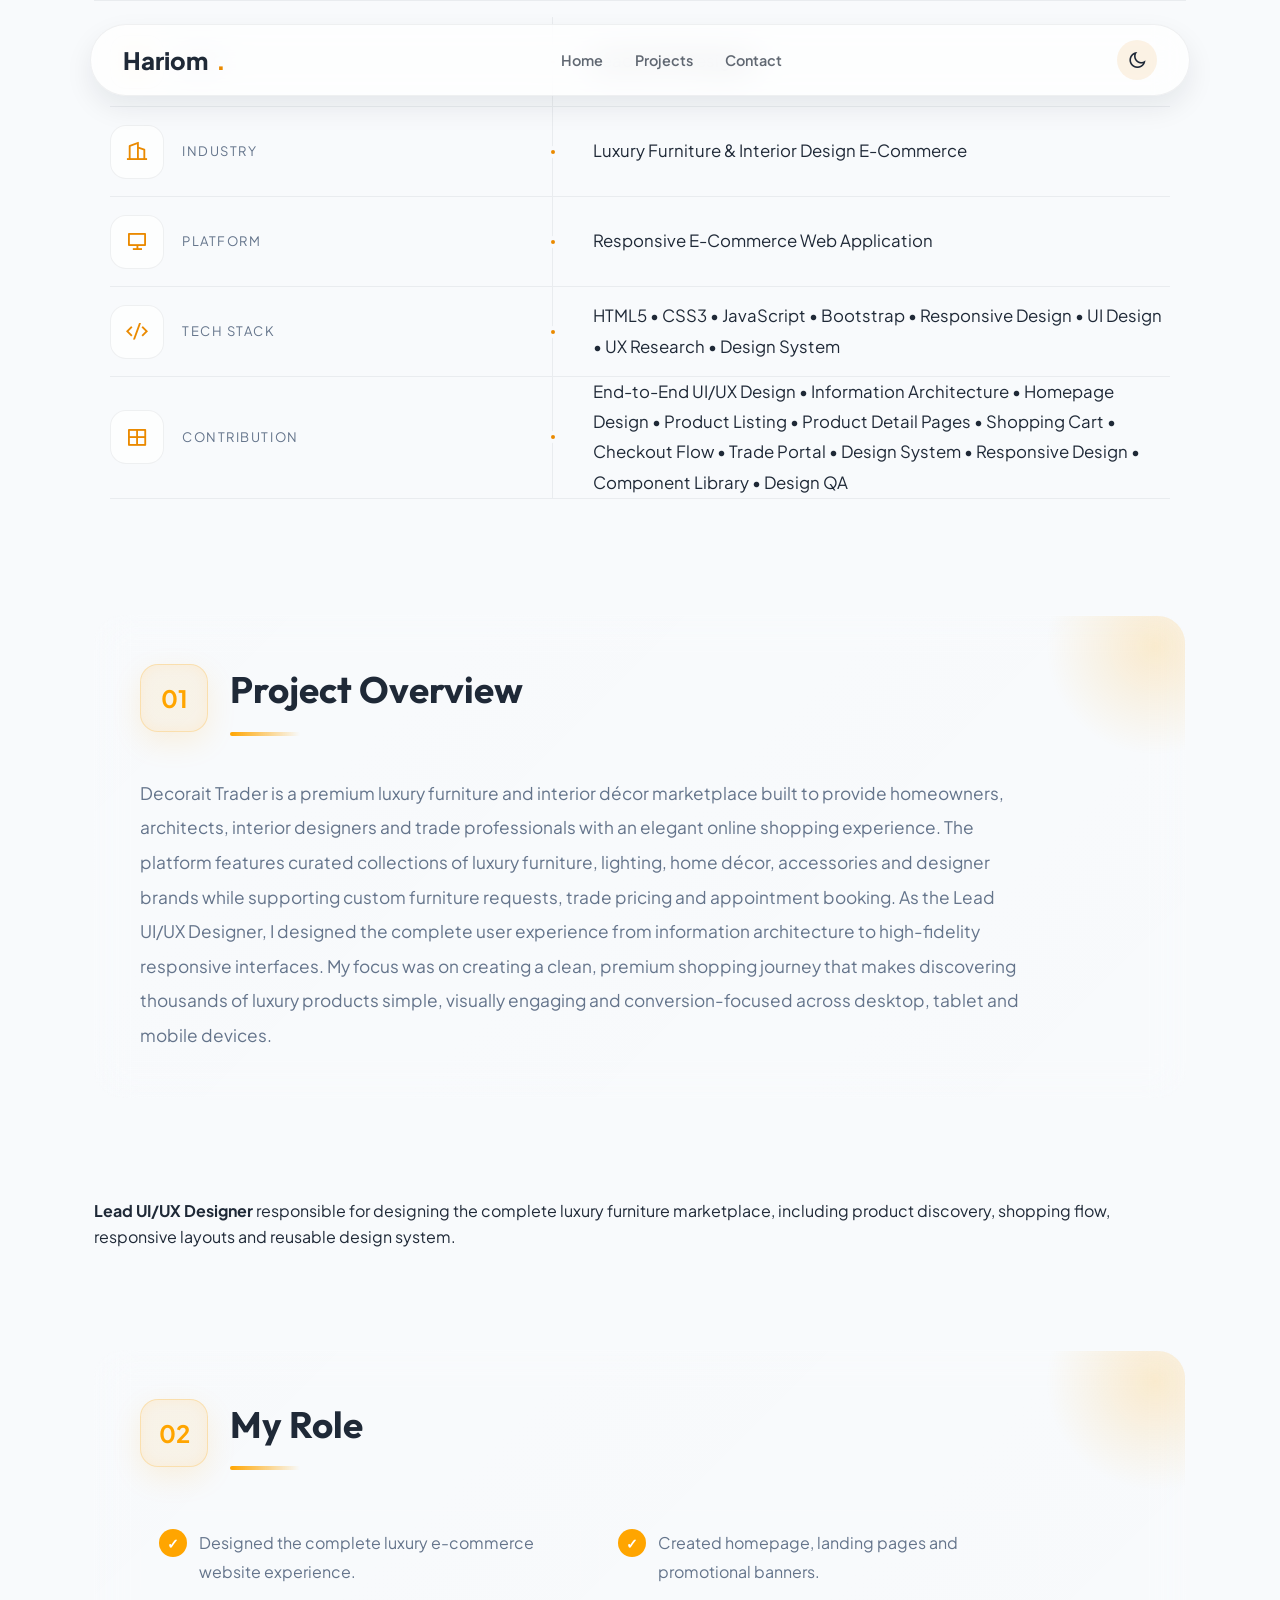
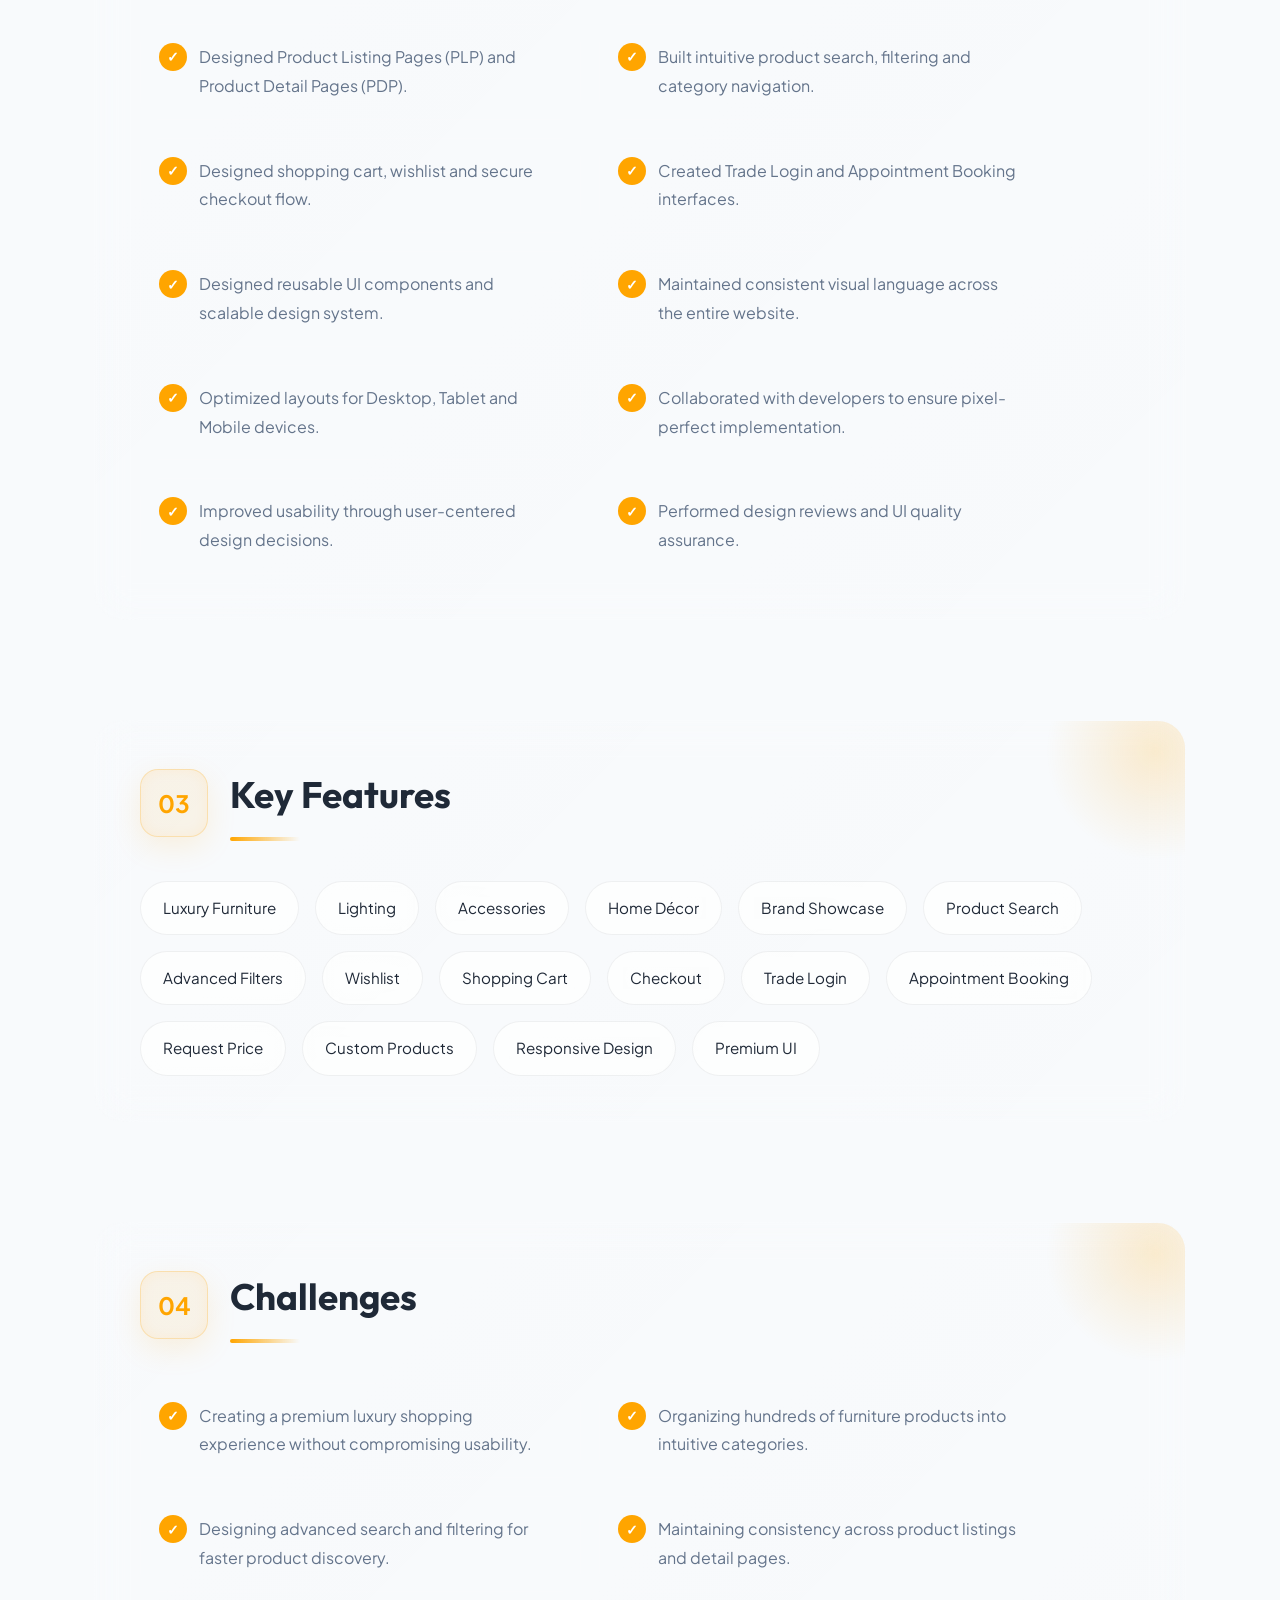
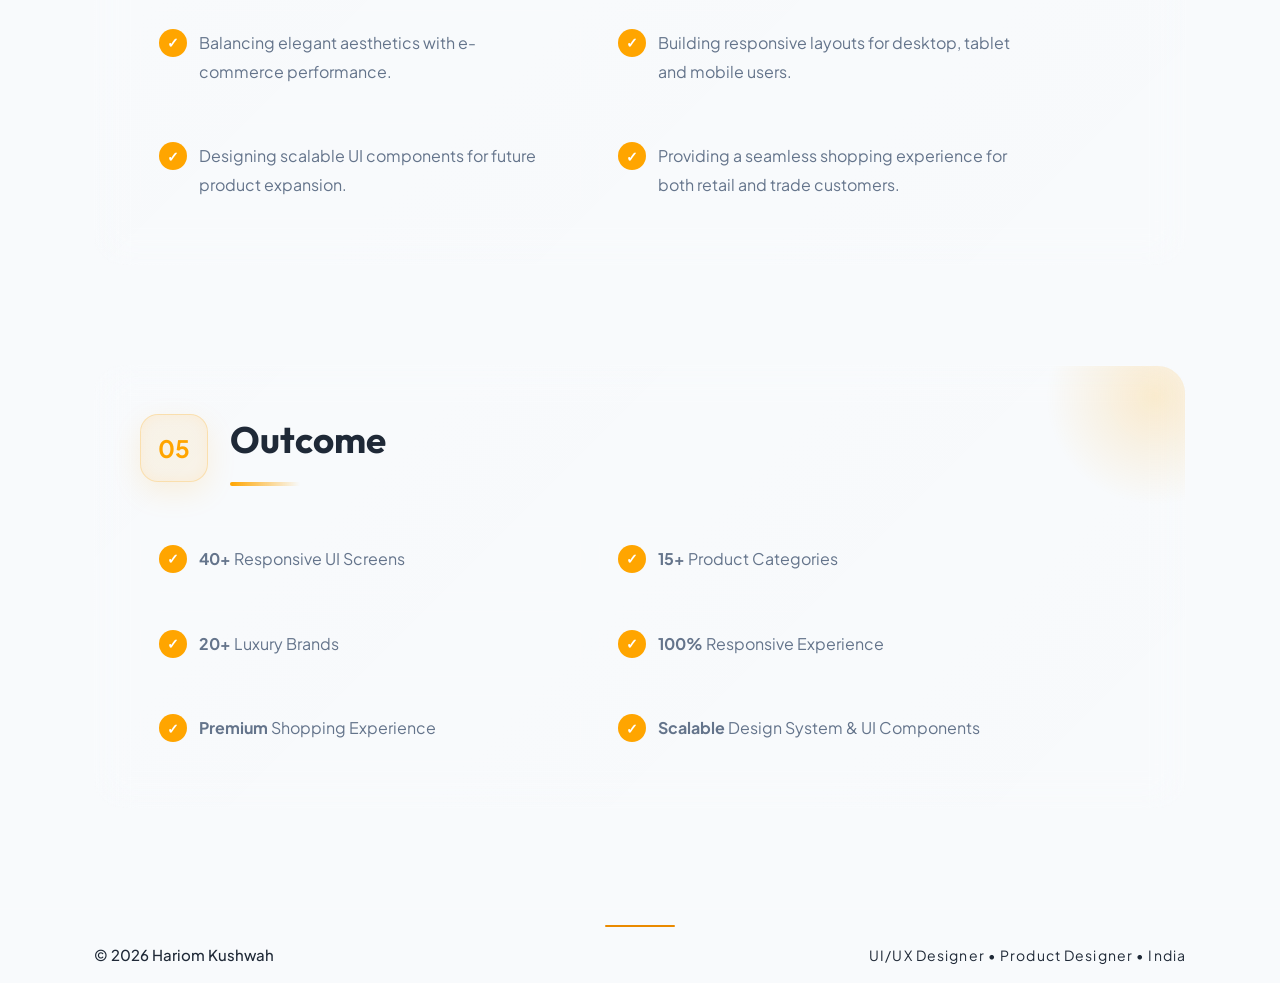
==== decoraitrade.html @ 4238d7b1 "case studies enhanced" ====
<!DOCTYPE html>
<html lang="en" data-theme="light">

<head>
    <meta charset="UTF-8">
    <meta name="viewport" content="width=device-width, initial-scale=1.0">
    <title>Decorait Trader Case Study | Hariom Kushwah</title>
    <link href="https://unpkg.com/aos@2.3.1/dist/aos.css" rel="stylesheet">
    <link rel="stylesheet" href="remixicon/remixicon.css">
    <link rel="stylesheet" href="style.css">
    <link rel="stylesheet" href="responsive.css">
</head>

<body>

    <nav class="navbar">
        <a href="index.html" class="logo">Hariom<span>.</span></a>
        <ul class="nav-links">
            <li><a href="index.html">Home</a></li>
            <li><a href="index.html#projects">Projects</a></li>
            <li><a href="index.html#contact">Contact</a></li>
        </ul>
        <button id="theme-toggle" class="theme-toggle"><i class="ri-moon-line"></i></button>
    </nav>

    <!-- Cinematic Hero -->
      <div class="container">
    <div class="project-info">

        <div class="info-row">
            <div class="info-left">
                <div class="info-icon">
                    <i class="ri-user-star-line"></i>
                </div>
                <span>Role</span>
            </div>

            <div class="info-divider">
                <span></span>
            </div>

            <div class="info-right">
                Lead UI/UX Designer
            </div>
        </div>

        <!-- <div class="info-row">
            <div class="info-left">
                <div class="info-icon">
                    <i class="ri-calendar-line"></i>
                </div>
                <span>Duration</span>
            </div>

            <div class="info-divider">
                <span></span>
            </div>

            <div class="info-right">
                2025 – 2026
            </div>
        </div> -->

        <div class="info-row">
            <div class="info-left">
                <div class="info-icon">
                    <i class="ri-building-2-line"></i>
                </div>
                <span>Industry</span>
            </div>

            <div class="info-divider">
                <span></span>
            </div>

            <div class="info-right">
                Luxury Furniture & Interior Design E-Commerce
            </div>
        </div>

        <div class="info-row">
            <div class="info-left">
                <div class="info-icon">
                    <i class="ri-computer-line"></i>
                </div>
                <span>Platform</span>
            </div>

            <div class="info-divider">
                <span></span>
            </div>

            <div class="info-right">
                Responsive E-Commerce Web Application
            </div>
        </div>

        <div class="info-row">
            <div class="info-left">
                <div class="info-icon">
                    <i class="ri-code-s-slash-line"></i>
                </div>
                <span>Tech Stack</span>
            </div>

            <div class="info-divider">
                <span></span>
            </div>

            <div class="info-right">
HTML5 • CSS3 • JavaScript • Bootstrap • Responsive Design • UI Design • UX Research • Design System            </div>
        </div>

        <div class="info-row">
            <div class="info-left">
                <div class="info-icon">
                    <i class="ri-layout-grid-line"></i>
                </div>
                <span>Contribution</span>
            </div>

            <div class="info-divider">
                <span></span>
            </div>

            <div class="info-right">
                End-to-End UI/UX Design • Information Architecture • Homepage Design • Product Listing • Product Detail Pages • Shopping Cart • Checkout Flow • Trade Portal • Design System • Responsive Design • Component Library • Design QA
            </div>
        </div>

    </div>

    <!-- Project Overview -->
    <section class="case-section">

        <div class="section-heading">
            <span>01</span>
            <h2>Project Overview</h2>
        </div>

        <div class="case-content">

            <p>
                Decorait Trader is a premium luxury furniture and interior décor marketplace built to provide homeowners,
                architects, interior designers and trade professionals with an elegant online shopping experience.
                The platform features curated collections of luxury furniture, lighting, home décor, accessories and
                designer brands while supporting custom furniture requests, trade pricing and appointment booking.

                As the Lead UI/UX Designer, I designed the complete user experience from information architecture to
                high-fidelity responsive interfaces. My focus was on creating a clean, premium shopping journey that
                makes discovering thousands of luxury products simple, visually engaging and conversion-focused across
                desktop, tablet and mobile devices.
            </p>

        </div>

    </section>

    <div class="highlight">
        <strong>Lead UI/UX Designer</strong> responsible for designing the complete luxury furniture marketplace,
        including product discovery, shopping flow, responsive layouts and reusable design system.
    </div>

    <!-- My Role -->

    <section class="case-section">

        <div class="section-heading">
            <span>02</span>
            <h2>My Role</h2>
        </div>

        <div class="case-content">

            <ul>
                <li>Designed the complete luxury e-commerce website experience.</li>
                <li>Created homepage, landing pages and promotional banners.</li>
                <li>Designed Product Listing Pages (PLP) and Product Detail Pages (PDP).</li>
                <li>Built intuitive product search, filtering and category navigation.</li>
                <li>Designed shopping cart, wishlist and secure checkout flow.</li>
                <li>Created Trade Login and Appointment Booking interfaces.</li>
                <li>Designed reusable UI components and scalable design system.</li>
                <li>Maintained consistent visual language across the entire website.</li>
                <li>Optimized layouts for Desktop, Tablet and Mobile devices.</li>
                <li>Collaborated with developers to ensure pixel-perfect implementation.</li>
                <li>Improved usability through user-centered design decisions.</li>
                <li>Performed design reviews and UI quality assurance.</li>
            </ul>

        </div>

    </section>

    <!-- Key Features -->

    <section class="case-section">

        <div class="section-heading">
            <span>03</span>
            <h2>Key Features</h2>
        </div>

        <div class="module-grid">

            <div class="module">Luxury Furniture</div>
            <div class="module">Lighting</div>
            <div class="module">Accessories</div>
            <div class="module">Home Décor</div>
            <div class="module">Brand Showcase</div>
            <div class="module">Product Search</div>
            <div class="module">Advanced Filters</div>
            <div class="module">Wishlist</div>
            <div class="module">Shopping Cart</div>
            <div class="module">Checkout</div>
            <div class="module">Trade Login</div>
            <div class="module">Appointment Booking</div>
            <div class="module">Request Price</div>
            <div class="module">Custom Products</div>
            <div class="module">Responsive Design</div>
            <div class="module">Premium UI</div>

        </div>

    </section>

    <!-- Challenges -->

    <section class="case-section">

        <div class="section-heading">
            <span>04</span>
            <h2>Challenges</h2>
        </div>

        <div class="case-content">

            <ul>
                <li>Creating a premium luxury shopping experience without compromising usability.</li>
                <li>Organizing hundreds of furniture products into intuitive categories.</li>
                <li>Designing advanced search and filtering for faster product discovery.</li>
                <li>Maintaining consistency across product listings and detail pages.</li>
                <li>Balancing elegant aesthetics with e-commerce performance.</li>
                <li>Building responsive layouts for desktop, tablet and mobile users.</li>
                <li>Designing scalable UI components for future product expansion.</li>
                <li>Providing a seamless shopping experience for both retail and trade customers.</li>
            </ul>

        </div>

    </section>

    <!-- Outcome -->

    <section class="case-section">

        <div class="section-heading">
            <span>05</span>
            <h2>Outcome</h2>
        </div>

        <div class="case-content">

            <ul class="outcome-list">

                <li>
                    <strong>40+</strong>
                    <span>Responsive UI Screens</span>
                </li>

                <li>
                    <strong>15+</strong>
                    <span>Product Categories</span>
                </li>

                <li>
                    <strong>20+</strong>
                    <span>Luxury Brands</span>
                </li>

                <li>
                    <strong>100%</strong>
                    <span>Responsive Experience</span>
                </li>

                <li>
                    <strong>Premium</strong>
                    <span>Shopping Experience</span>
                </li>

                <li>
                    <strong>Scalable</strong>
                    <span>Design System & UI Components</span>
                </li>

            </ul>

        </div>

    </section>
 </div>

    <footer class="footer">
        <div class="container">

            <div class="footer-bottom">

                <p>© 2026 Hariom Kushwah</p>

                <span>UI/UX Designer • Product Designer • India</span>

            </div>

        </div>
    </footer>

    <script src="https://unpkg.com/aos@2.3.1/dist/aos.js"></script>
    <script src="main.js"></script>
</body>

</html>
---- style.css ----
@import url('https://fonts.googleapis.com/css2?family=Plus+Jakarta+Sans:wght@300;400;500;600;700;800&family=Outfit:wght@300;400;500;600;700;800&display=swap');
:root {
    /* ===== Refined Dark Theme ===== */

    --primary: #F59E0B;          /* Premium Amber */
    --primary-dark: #D97706;
    --secondary: #F97316;
    --accent: #FDBA74;

  --bg-light: #101827;
--bg-card: rgba(24, 34, 52, 0.82);

    /* Text */
    --text-main: #F8FAFC;
    --text-muted: #94A3B8;

    /* Borders */
    --border: rgba(245, 158, 11, 0.12);
    --border-dark: rgba(245, 158, 11, 0.28);

    /* Glass */
    --glass-bg: rgba(2, 6, 23, 0.82);
    --glass-border: rgba(255, 255, 255, 0.06);

    /* Shadows */
    --shadow-sm: 0 6px 10px rgba(0, 0, 0, 0.12);
    --shadow-md: 0 12px 32px rgba(0, 0, 0, 0.18);
    --shadow-lg: 0 20px 48px rgba(0, 0, 0, 0.28);

    --transition: all .4s cubic-bezier(.4,0,.2,1);
}

/* ===== Light Theme ===== */

[data-theme="light"] {

    --primary: #EA8A00;
    --primary-dark: #C76B00;
    --secondary: #F59E0B;
    --accent: #FFB74D;

    --bg-light: #F8FAFC;
    --bg-card: rgba(255,255,255,.82);

    --text-main: #1F2937;
    --text-muted: #64748B;

    --border: rgba(234,138,0,.10);
    --border-dark: rgba(234,138,0,.20);

    --glass-bg: rgba(255,255,255,.72);
    --glass-border: rgba(15,23,42,.06);

    --shadow-sm: 0 4px 10px rgba(15,23,42,.05);
    --shadow-md: 0 12px 28px rgba(15,23,42,.08);
    --shadow-lg: 0 18px 42px rgba(15,23,42,.12);
}
.text-ellipsis {
    overflow: hidden;
    white-space: nowrap;
    text-overflow: ellipsis;
}
/* Navbar Actions */
.nav-actions {
    display: flex;
    align-items: center;
    gap: 1rem;
}

.menu-toggle {
    display: none;
    background: none;
    border: none;
    color: var(--text-main);
    font-size: 1.5rem;
    cursor: pointer;
    transition: var(--transition);
}

.menu-toggle:hover {
    color: var(--primary);
}

/* Mobile Menu Active State */
.nav-links.active {
    display: flex !important;
    position: fixed;
    top: 0;
    right: 0;
    width: 100%;
    height: 100vh;
    background: var(--bg-light);
    flex-direction: column;
    justify-content: center;
    align-items: center;
    z-index: 999;
    gap: 2.5rem;
    animation: slideIn 0.4s ease-out;
}

@keyframes slideIn {
    from {
        opacity: 0;
        transform: translateX(100%);
    }

    to {
        opacity: 1;
        transform: translateX(0);
    }
}

.nav-links.active li a {
    font-size: 2rem;
    font-weight: 700;
}


/* Step-based Process Layout */
.process-steps {
    display: grid;
    grid-template-columns: repeat(auto-fit, minmax(250px, 1fr));
    gap: 2rem;
    margin-top: 3rem;
}

.step-card {
    background: var(--bg-card);
    padding: 2.5rem;
    border-radius: 24px;
    border: 1px solid var(--border);
    position: relative;
    transition: var(--transition);
}

.step-card:hover {
    transform: translateY(-5px);
    border-color: var(--primary);
}

.step-num {
    position: absolute;
    top: 1.5rem;
    right: 1.5rem;
    font-size: 3rem;
    font-weight: 900;
    opacity: 0.05;
    color: var(--primary);
}

/* UI Showcase Slider */
.showcase-slider {
    position: relative;
    width: 100%;
    margin: 4rem 0;
    overflow: hidden;
    border-radius: 32px;
    box-shadow: var(--shadow-lg);
}

.slider-track {
    display: flex;
    transition: transform 0.6s cubic-bezier(0.23, 1, 0.32, 1);
}

.slide {
    min-width: 100%;
    aspect-ratio: 16/9;
}

.slide img {
    width: 100%;
    height: 100%;
    object-fit: cover;
}

.slider-controls {
    position: absolute;
    bottom: 2rem;
    left: 50%;
    transform: translateX(-50%);
    display: flex;
    align-items: center;
    gap: 1.5rem;
    z-index: 10;
}

.slider-btn {
    width: 50px;
    height: 50px;
    border-radius: 50%;
    background: var(--glass-bg);
    backdrop-filter: blur(10px);
    border: 1px solid var(--glass-border);
    color: var(--text-main);
    display: flex;
    align-items: center;
    justify-content: center;
    cursor: pointer;
    transition: var(--transition);
}

.slider-btn:hover {
    background: var(--primary);
    color: white;
}

.slider-dots {
    display: flex;
    gap: 0.5rem;
}

.dot {
    width: 8px;
    height: 8px;
    border-radius: 50%;
    background: rgba(255, 255, 255, 0.3);
    cursor: pointer;
    transition: var(--transition);
}

.dot.active {
    width: 24px;
    border-radius: 10px;
    background: var(--primary);
}

/* Next Project Slider (Bottom) */
.next-project-section {
    padding: 8rem 0;
    background: var(--bg-card);
    border-top: 1px solid var(--border);
}

.next-slider-container {
    display: flex;
    gap: 2rem;
    overflow-x: auto;
    padding: 2rem 0;
    scroll-snap-type: x mandatory;
    scrollbar-width: none;
}

.next-slider-container::-webkit-scrollbar {
    display: none;
}

.next-card {
    min-width: 400px;
    background: var(--bg-light);
    border-radius: 24px;
    overflow: hidden;
    border: 1px solid var(--border);
    scroll-snap-align: start;
    transition: var(--transition);
    text-decoration: none;
    color: inherit;
}

.next-card:hover {
    transform: scale(1.02);
    border-color: var(--primary);
}

.next-card-img {
    height: 200px;
    overflow: hidden;
}

.next-card-img img {
    width: 100%;
    height: 100%;
    object-fit: cover;
}

.next-card-info {
    padding: 1.5rem;
}

.next-card-info h4 {
    font-size: 1.25rem;
    margin-bottom: 0.5rem;
}

.next-card-info p {
    color: var(--text-muted);
    font-size: 0.9rem;
}

/* Flex Layouts */
.flex-container {
    display: flex;
    flex-wrap: wrap;
    gap: 2rem;
}

.hero-flex {
    display: flex;
    align-items: center;
    justify-content: space-between;
    gap: 4rem;
    min-height: 80vh;
    padding-bottom: 20px;
}

.hero-content {
    flex: 1.2;
}

.hero-image-container {
    flex: 0.8;
    position: relative;
    display: flex;
    justify-content: center;
    align-items: center;
}

/* Hero Image Hover Effect - Waving Overlay */
.hero-image-wrapper {
    position: relative;
    width: 240px;
    height: 300px;
    cursor: pointer;
    box-shadow: var(--shadow-lg);
    z-index: 2;
    border-radius: 20px;
}

/* Orange panel behind */
.hero-image-wrapper-before {
    position: absolute;
    top: 16px;
    left: 16px;
    width: 100%;
    height: 100%;
    background: var(--primary);
    z-index: -1;
    transition: all 0.5s cubic-bezier(.23, 1, .32, 1);
    pointer-events: none;
    box-shadow: var(--shadow-lg);
    border-radius: 20px;
}

.hero-image-wrapper-before.after {
    top: -16px;
    left: -16px;
    background-color: #fff;
}

.hero-image-wrapper:hover .hero-image-wrapper-before {
    top: 0;
    left: 0;
}

.hero-image-wrapper:hover .hero-image-wrapper-before.after {
    top: 0;
    left: 0;
}

.work-badge {
    position: absolute;
    top: 20px;
    left: -40px;
    background: var(--primary);
    color: #fff;
    padding: 8px 50px;
    font-size: 11px;
    font-weight: 700;
    letter-spacing: 1px;
    transform: rotate(-35deg);
    text-transform: uppercase;
    z-index: 5;
    box-shadow: 0 4px 15px rgba(0, 0, 0, .2);
    pointer-events: none;
}

.image-box-hero {
    height: 100%;
    width: 100%;
    overflow: hidden;
    position: relative;
    border-radius: 20px;

}

.hero-image-wrapper img {
    width: 100%;
    height: 100%;
    object-fit: cover;
    transition: 0.6s ease;
    box-shadow: var(--shadow-lg);
    border-radius: 20px;
}

.hero-image-wrapper:hover img {
    transform: scale(1.08);
}


@keyframes imageZoom {
    from {
        transform: scale(1);
    }

    to {
        transform: scale(1.08);
    }
}

.hero-overlay {
    position: absolute;
    inset: 0;
    background: linear-gradient(to top,
            rgba(255, 166, 0, 0.9),
            rgba(255, 166, 0, 0.2));

    display: flex;
    align-items: center;
    justify-content: center;
    z-index: 2;
    opacity: 0;
    border-radius: 20px;

    /* Start from top-left corner */
    clip-path: circle(0% at 0 0);

    transition:
        clip-path 0.7s cubic-bezier(.23, 1, .32, 1),
        opacity 0.4s ease;
}

.hero-image-wrapper:hover .hero-overlay {
    opacity: 1;
    clip-path: circle(150% at 0 0);
}

.hero-image-wrapper:hover img {
    transform: scale(1);
    filter: blur(2px) brightness(0.7);
}

.hire-btn {
    padding: 0.8rem 2rem;
    background: white;
    color: var(--primary);
    border-radius: 100px;
    font-weight: 800;
    text-decoration: none;
    transform: translateY(20px);
    opacity: 0;
    transition: var(--transition);
    box-shadow: var(--shadow-lg);
}

.hero-image-wrapper:hover .hire-btn {
    transform: translateY(0);
    opacity: 1;
}

/* Skills Image Styling */
.skill-img {
    width: 60px;
    height: 60px;
    object-fit: contain;
    margin-bottom: 1rem;
}

.skills-flex {
    display: flex;
    flex-wrap: wrap;
    gap: 1.5rem;
    justify-content: center;
}

.skill-item {
    flex: 1 1 180px;
    max-width: 220px;
    background: var(--glass-bg);
    backdrop-filter: blur(10px);
    padding: 2rem;
    border-radius: 24px;
    text-align: center;
    border: 1px solid var(--glass-border);
    transition: var(--transition);
}

.skill-icon-glass {
    width: 80px;
    height: 80px;
    margin: 0 auto 1.5rem;
    backdrop-filter: blur(12px);
    -webkit-backdrop-filter: blur(12px);
    border-radius: 24px;
    display: flex;
    align-items: center;
    justify-content: center;
    box-shadow: 0 0 20px rgb(52 56 75 / 15%);
    border: 1px solid rgba(255, 255, 255, 0.1);
    position: relative;
    transition: var(--transition);
}

.skill-icon-glass::after {
    content: '';
    position: absolute;
    inset: 0;
    border-radius: 24px;
    pointer-events: none;
}

.skill-icon-glass i {
    font-size: 2.8rem;
    background: linear-gradient(135deg, var(--primary), var(--secondary));
    -webkit-background-clip: text;
    -webkit-text-fill-color: transparent;
    filter: drop-shadow(0 2px 4px rgba(0, 0, 0, 0.1));
}

* {
    margin: 0;
    padding: 0;
    box-sizing: border-box;
}

html {
    scroll-behavior: smooth;
    overflow-x: hidden;
}

body {
    background-color: var(--bg-light);
    color: var(--text-main);
    font-family: 'Plus Jakarta Sans', sans-serif;
    line-height: 1.6;
    overflow-x: hidden;
    transition: background-color 0.5s ease;
}

h1,
h2,
h3,
h4,
.font-display {
    font-family: 'Outfit', sans-serif;
    font-weight: 700;
}

.container {
    max-width: 1200px;
    margin: 0 auto;
    padding: 0 1.5rem;
    width: 100%;
}

/* Glassmorphism Navbar */
.navbar {
    position: fixed;
    top: 1.5rem;
    left: 50%;
    transform: translateX(-50%);
    width: 90%;
    max-width: 1100px;
    height: 4.5rem;
    background: var(--glass-bg);
    backdrop-filter: blur(16px);
    -webkit-backdrop-filter: blur(16px);
    border: 1px solid var(--glass-border);
    border-radius: 100px;
    z-index: 1000;
    display: flex;
    align-items: center;
    justify-content: space-between;
    padding: 0 2rem;
    box-shadow: var(--shadow-md);
    transition: var(--transition);
}

.navbar.scrolled {
    top: 0;
    width: 100%;
    max-width: 100%;
    border-radius: 0;
    border-top: none;
    border-left: none;
    border-right: none;
}

.logo {
    font-size: 1.5rem;
    font-weight: 800;
    color: var(--text-main);
    text-decoration: none;
    display: flex;
    align-items: center;
    gap: 0.5rem;
}

.logo span {
    color: var(--primary);
}

.nav-links {
    display: flex;
    gap: 2rem;
    list-style: none;
}

.nav-links a {
    text-decoration: none;
    color: var(--text-main);
    font-weight: 600;
    font-size: 0.9rem;
    opacity: 0.7;
    transition: var(--transition);
}

.nav-links a:hover {
    opacity: 1;
    color: var(--primary);
}

.theme-toggle {
    background: none;
    border: none;
    cursor: pointer;
    color: var(--text-main);
    font-size: 1.2rem;
    display: flex;
    align-items: center;
    justify-content: center;
    width: 40px;
    height: 40px;
    border-radius: 50%;
    background: var(--border);
    transition: var(--transition);
}

/* Hero Section */
.hero {
    min-height: 100vh;
    display: flex;
    align-items: center;
    padding-top: 8rem;
    position: relative;
    overflow: hidden;
}

.hero-bg-blobs {
    position: absolute;
    inset: 0;
    z-index: -1;

    background-image:
        linear-gradient(rgba(96, 96, 114, 0.08) 1px, transparent 1px),
        linear-gradient(90deg, rgba(96, 96, 114, 0.08) 1px, transparent 1px);

    background-size: 80px 80px;
}

.blob {
    position: absolute;
    filter: blur(80px);
    border-radius: 50%;
    opacity: 0.15;
    animation: float 20s infinite alternate;
}

.blob-1 {
    width: 400px;
    height: 400px;
    background: var(--primary);
    top: -100px;
    right: -100px;
}

.blob-2 {
    width: 300px;
    height: 300px;
    background: var(--secondary);
    bottom: -50px;
    left: -50px;
    animation-delay: -5s;
}

@keyframes float {
    0% {
        transform: translate(0, 0) scale(1);
    }

    100% {
        transform: translate(50px, 50px) scale(1.1);
    }
}

.hero-content {
    max-width: 800px;
}

.hero-tag {
    display: inline-block;
    padding: 0.5rem 1.2rem;
    background: transparent;
    color: var(--primary);
    border-radius: 100px;
    font-weight: 700;
    font-size: 0.85rem;
    margin-bottom: 1.5rem;
    text-transform: uppercase;
    letter-spacing: 1px;
    box-shadow: var(--shadow-lg);
    border: 1px solid rgba(255, 255, 255, 0.2);
}

.hero h1 {
    font-size: clamp(3rem, 8vw, 5.5rem);
    line-height: 1.1;
    margin-bottom: 1.5rem;
    color: var(--text-main);
}

.hero h1 span {
    background: linear-gradient(to right, var(--primary), var(--accent));
    -webkit-background-clip: text;
    -webkit-text-fill-color: transparent;
    font-size: 24px;
    font-family: cursive;

}

.hero p {
    font-size: 1.25rem;
    color: var(--text-muted);
    margin-bottom: 2.5rem;
    max-width: 600px;
}

.hero-btns {
    display: flex;
    gap: 1rem;
    flex-wrap: wrap;
}

.btn {
    padding: 1rem 2rem;
    border-radius: 100px;
    font-weight: 700;
    text-decoration: none;
    transition: var(--transition);
    display: inline-flex;
    align-items: center;
    gap: 0.5rem;
    cursor: pointer;
    border: none;
}

.btn-primary {
    background: var(--primary);
    color: white;
    box-shadow: 0 10px 20px -5px rgba(14, 165, 233, 0.4);
}

.btn-primary:hover {
    background: var(--primary-dark);
    transform: translateY(-3px);
    box-shadow: 0 15px 30px -5px rgba(14, 165, 233, 0.5);
}

.btn-outline {
    background: transparent;
    border: 2px solid var(--border);
    color: var(--text-main);
}

.btn-outline:hover {
    border-color: var(--primary);
    color: var(--primary);
    transform: translateY(-3px);
}

/* Section Styling */
.section {
    padding: 100px 0;
}

.section-title {
    margin-bottom: 4rem;
}

.section-title h2 {
    font-size: 2.5rem;
    margin-bottom: 1rem;
}

.section-title .line {
    width: 60px;
    height: 4px;
    background: var(--primary);
    border-radius: 10px;
}

.section-title-subtext {
    color: var(--primary);
    font-size: 18px;
    font-weight: 400;
}

/* Skills Grid */
.skills-grid {
    display: grid;
    grid-template-columns: repeat(auto-fill, minmax(150px, 1fr));
    gap: 1.5rem;
}

.skill-item {
    background: var(--bg-card);
    padding: 1.5rem;
    border-radius: 20px;
    text-align: center;
    border: 1px solid var(--border);
    transition: var(--transition);
    display: flex;
    align-items: center;
    justify-content: center;
    flex-direction: column;
}

.skill-item:hover {
    transform: translateY(-5px);
    border-color: var(--primary);
    box-shadow: var(--shadow-md);
}

.skill-item i {
    font-size: 2rem;
    color: var(--primary);
    display: block;
}

.skill-item span {
    font-weight: 600;
    font-size: 0.9rem;
}

/* Projects Grid */
/*==========================
    PROJECT TABS
==========================*/

.project-tabs {
    width: fit-content;
    margin: 0 auto 70px;
    display: flex;
    gap: 12px;
    padding: 8px;
    border-radius: 100px;

    background: rgba(255, 255, 255, .05);
    backdrop-filter: blur(18px);
    -webkit-backdrop-filter: blur(18px);

    border: 1px solid rgba(255, 255, 255, .08);

    position: relative;
    overflow: hidden;
    box-shadow: var(--shadow-lg);
}

.project-tabs::before {
    content: "";
    position: absolute;
    inset: 0;

    background:
        linear-gradient(120deg,
            transparent,
            rgba(255, 255, 255, .06),
            transparent);

    animation: shine 6s linear infinite;
}

@keyframes shine {

    from {
        transform: translateX(-120%);
    }

    to {
        transform: translateX(120%);
    }

}

.project-tab {

    position: relative;
    z-index: 2;

    border: none;
    outline: none;

    cursor: pointer;

    padding: 15px 28px;

    border-radius: 60px;

    background: transparent;

    color: var(--text-main);

    font-weight: 600;

    display: flex;
    align-items: center;
    gap: 10px;

    transition: .35s;
}

.project-tab:hover {

    color: var(--primary);

}

.project-tab.active {

    background: linear-gradient(135deg,
            var(--primary),
            var(--secondary));

    color: #fff;

    box-shadow:
        0 10px 30px rgba(255, 120, 0, .35);

}

.tab-dot {

    width: 10px;
    height: 10px;

    border-radius: 50%;

    background: #888;

    transition: .35s;

}

.project-tab.active .tab-dot {

    background: #fff;

    box-shadow:
        0 0 12px #fff;

}

.project-tab:hover .tab-dot {

    background: var(--primary);

}

@media(max-width:768px) {

    .project-tabs {

        width: 100%;

        overflow: auto;

        justify-content: flex-start;

        scrollbar-width: none;

    }

    .project-tabs::-webkit-scrollbar {

        display: none;

    }

    .project-tab {

        flex-shrink: 0;

    }

}

.projects-grid {
    display: grid;
    grid-template-columns: repeat(auto-fit, minmax(min(100%, 300px), 1fr));
    gap: 2rem;
}

.project-card {
    position: relative;
    overflow: hidden;
    border-radius: 28px;
    background: var(--bg-card);
    transition: .55s cubic-bezier(.22, 1, .36, 1);
    transform-style: preserve-3d;
    box-shadow: var(--shadow-sm);
}

.project-card:hover {
    box-shadow: var(--shadow-md);

}

.project-img {
    padding: 16px 0 8px 0;
    position: relative;
    overflow: hidden;
    transition: .2s ease;
}

.project-img img {

    width: 100%;
    object-fit: contain;
    border-radius: 1rem;
    transition: .3s ease;

}

.project-count {
    position: absolute;
    top: 0px;
    right: 8px;

    font-size: 7rem;
    font-weight: 900;
    line-height: 1;

    color: transparent;
    -webkit-text-stroke: 2px rgb(0 0 0 / 4%);
    text-stroke: 2px rgb(0 0 0 / 4%);

    font-family: "Poppins", sans-serif;

    pointer-events: none;
    user-select: none;
    z-index: 2;

    transition: .5s ease;
}

.project-card:hover .project-img {
    padding: 0;
}

.project-card:hover img {
    transform: scale(1.05) rotate(2deg);

}

.project-info {
    padding: 1rem;
    position: relative;
}

.project-info .hero-btns {
    justify-content: flex-start;
}

.project-info .hero-btns a {
    padding: .75rem 1.5rem;
}

.project-info h3 {
    font-size: 1rem;
    margin-bottom: 0.5rem;
}

/* .project-company-logo {
    width: 60px;
    height: 60px;
    border-radius: 50%;
    border: 2px solid #fff;
    position: absolute;
    top: -50px;
    left: 20px;
    overflow: hidden;

} */

.project-company-logo:hover {
    transform: rotate()
}

.project-company-logo img {
    width: 100%;
    height: 100%;
    object-fit: cover;
}

.project-info p {
    color: var(--text-muted);
    font-size: 0.95rem;
    margin-bottom: 1.5rem;
}

.project-tags {
    display: flex;
    gap: 0.5rem;
    flex-wrap: wrap;
    margin-bottom: 1.5rem;
}

.tag {
    font-size: 0.75rem;
    padding: 0.3rem 0.8rem;
    background: var(--bg-light);
    border: 1px solid var(--border);
    border-radius: 100px;
    font-weight: 600;
}

/* Experience Timeline */
.timeline {
    position: relative;
    margin: 0 auto;
}

.timeline::before {
    content: '';
    position: absolute;
    left: 0;
    top: 0;
    width: 2px;
    height: 100%;
    background: var(--border);
}

.timeline-item {
    padding-left: 3rem;
    position: relative;
    margin-bottom: 3rem;
}

.timeline-item::before {
    content: '';
    position: absolute;
    left: -5px;
    top: 0;
    width: 12px;
    height: 12px;
    background: var(--primary);
    border-radius: 50%;
    box-shadow: 0 0 0 4px var(--bg-light), 0 0 0 6px var(--primary);
}

.timeline-date {
    font-weight: 700;
    color: var(--primary);
    margin-bottom: 0.5rem;
    display: block;
}

.timeline-content h3 {
    font-size: 1.25rem;
    margin-bottom: 0.25rem;
}

.timeline-content h4 {
    color: var(--text-muted);
    font-weight: 500;
    margin-bottom: 1rem;
}
.contact{

    position:relative;
    overflow:hidden;

}

.contact-bg-circle{

    position:absolute;
    border-radius:50%;
    filter:blur(120px);
    pointer-events:none;

}

.contact-bg-circle.one{

    width:450px;
    height:450px;

    background:rgba(255,165,0,.12);

    top:-120px;
    right:-120px;

}

.contact-bg-circle.two{

    width:350px;
    height:350px;

    background:rgba(255,90,0,.08);

    bottom:-100px;
    left:-100px;

}

.contact-grid{

    display:grid;

    grid-template-columns:repeat(auto-fit,minmax(350px,1fr));

    gap:30px;

}

.contact-card{

    position:relative;

    display:flex;

    align-items:center;

    gap:22px;

    padding:30px;

    overflow:hidden;

    border-radius:22px;

    background:var(--glass-bg);

    backdrop-filter:blur(18px);

    border:1px solid var(--glass-border);

    text-decoration:none;

    transition:var(--transition);

}

.contact-card:hover{

transform:translateY(-12px);

box-shadow:0 20px 60px rgba(255,165,0,.18);

border-color:rgba(255,165,0,.4);

}

.contact-icon{

width:78px;

height:78px;

display:flex;

align-items:center;

justify-content:center;

border-radius:20px;

background:rgba(255,165,0,.08);

transition:.45s;

flex-shrink:0;

}

.contact-icon img{

width:42px;

transition:.45s;

}

.contact-card:hover .contact-icon{

background:rgba(255,165,0,.18);

transform:rotate(-8deg);

}

.contact-card:hover .contact-icon img{

transform:scale(1.18);

}

.contact-content{

flex:1;
max-width: calc(100% - 128px);

}

.contact-content span{

display:block;

font-size:13px;

letter-spacing:2px;

text-transform:uppercase;

color:var(--primary);

}

.contact-content h3{

font-size:14px;

color:var(--text-main);
font-weight: 500;
 overflow: hidden;
    white-space: nowrap;
    text-overflow: ellipsis;

}

.contact-content small{

color:var(--text-muted);

font-size:12px;

}

.contact-arrow{

width:40px;
min-height: 40px;
height:40px;
min-width: 40px;

display:flex;

align-items:center;

justify-content:center;

border-radius:50%;

background:rgba(255,255,255,.04);

transition:.4s;

}

.contact-arrow i{

font-size:22px;

color:var(--text-muted);

transition:.4s;

}

.contact-card:hover .contact-arrow{

background:var(--primary);

transform:rotate(45deg);

}

.contact-card:hover .contact-arrow i{

color:#fff;

}

@media(max-width:768px){

.contact-grid{

grid-template-columns:1fr;

}

.contact-card{

padding:22px;

}

.contact-icon{

width:65px;
height:65px;

}

.contact-icon img{

width:35px;

}

.contact-content h3{

font-size:14px;

}

}

.availability-card {
    padding: 1.5rem
}

.status {
    display: flex;
    align-items: center;
    gap: .6rem;
    font-weight: 600
}

.status-dot {
    width: 10px;
    height: 10px;
    background: #22c55e;
    border-radius: 50%;
    box-shadow: 0 0 12px #22c55e;
    animation: pulse 1.6s infinite
}

.contact-list {
    display: flex;
    flex-direction: column;
    gap: 1rem
}

.contact-card {
    padding: 1rem 1.2rem;
    display: flex;
    gap: 1rem;
    align-items: center;
    text-decoration: none;
    color: inherit;
    transition: .35s
}

.contact-card:hover {
    transform: translateY(-6px)
}

.contact-icon {
    width: 56px;
    height: 56px;
    border-radius: 16px;
    display: flex;
    align-items: center;
    justify-content: center;
    color: #fff;
    font-size: 1.3rem
}

.email {
    background: #ff7a00
}

.phone {
    background: #0ea5e9
}

.location {
    background: #8b5cf6
}

.contact-buttons {
    display: flex;
    gap: 1rem;
    flex-wrap: wrap
}

.contact-btn {
    padding: 1rem 1.5rem;
    border-radius: 16px;
    color: #fff;
    text-decoration: none;
    font-weight: 700;
    display: flex;
    align-items: center;
    gap: .7rem;
    transition: .35s
}

.email-btn {
    background: #ff7a00
}

.whatsapp-btn {
    background: #25D366
}

.contact-btn:hover {
    transform: translateY(-4px)
}

.contact-form {
    padding: 2rem
}

.form-title h3 {
    font-size: 2rem;
    margin-bottom: .5rem
}

.form-grid {
    display: grid;
    grid-template-columns: 1fr 1fr;
    gap: 1rem
}

.form-group {
    margin-bottom: 1rem
}

.form-group label {
    display: block;
    margin-bottom: .5rem;
    font-weight: 600
}

.form-group input,
.form-group textarea,
.form-group select {
    width: 100%;
    padding: 1rem;
    border-radius: 14px;
    border: 1px solid var(--border);
    background: var(--bg-light);
    color: var(--text-main);
    transition: .3s;
    font: inherit
}

.form-group input:focus,
.form-group textarea:focus,
.form-group select:focus {
    outline: none;
    border-color: var(--primary);
    box-shadow: 0 0 0 4px rgba(255, 136, 0, .12)
}

.submit-btn {
    width: 100%;
    padding: 1rem;
    border: none;
    border-radius: 16px;
    background: var(--primary);
    color: #fff;
    font-weight: 700;
    display: flex;
    justify-content: center;
    gap: .6rem;
    cursor: pointer;
    transition: .35s
}

.submit-btn:hover {
    transform: translateY(-3px)
}

.contact-social {
    display: flex;
    gap: .8rem
}

.contact-social a {
    width: 48px;
    height: 48px;
    border-radius: 50%;
    display: flex;
    align-items: center;
    justify-content: center;
    background: var(--bg-card);
    border: 1px solid var(--border);
    text-decoration: none;
    color: var(--text-main)
}

@keyframes pulse {
    50% {
        transform: scale(1.4);
        opacity: .5
    }
}

@media(max-width:992px) {
    .contact-wrapper {
        grid-template-columns: 1fr
    }

    .form-grid {
        grid-template-columns: 1fr
    }
}

/*==========================
        FOOTER
==========================*/

.footer {
    padding: 1rem 0;
    border-top: 1px solid rgba(255, 255, 255, .08);
    background: transparent;
}

.footer-bottom {

    display: flex;
    align-items: center;
    justify-content: space-between;
    gap: 20px;

}

.footer-bottom p {

    font-size: 15px;
    color: var(--text-secondary);
    margin: 0;
    font-weight: 500;

}

.footer-bottom span {

    font-size: 14px;
    color: var(--text-secondary);
    letter-spacing: .08em;

}

/* Optional accent line */

.footer::before {

    content: "";
    display: block;
    width: 70px;
    height: 2px;
    background: var(--primary);
    margin: 0 auto 1rem;
    border-radius: 50px;

}

/* Responsive */

@media(max-width:768px) {

    .footer {

        padding: 30px 0;

    }

    .footer-bottom {

        flex-direction: column;
        text-align: center;
        gap: 10px;

    }

    .footer-bottom span {

        font-size: 13px;
        line-height: 1.6;

    }

}

/* Responsive */
@media (max-width: 992px) {
    .hero-grid {
        grid-template-columns: 1fr;
        text-align: center;
        gap: 3rem;
    }

    .hero-content {
        order: 2;
    }

    .hero-image-container {
        order: 1;
    }

    .hero-btns {
        justify-content: center;
    }

    .contact-wrapper {
        grid-template-columns: 1fr;
    }

    .navbar {
        width: 95%;
        padding: 0 1rem;
    }

    .nav-links {
        display: none;
    }
}

@media (max-width: 768px) {
    .hero h1 {
        font-size: 3.5rem;
    }

    .section {
        padding: 60px 0;
    }
}

/* =========================
   GRID LINES
========================= */

.grid-lines {
    position: fixed;
    inset: 0;
    z-index: 1;
    pointer-events: none;
}

.grid-lines span {
    position: absolute;
    top: 0;
    width: 2px;
    height: 100vh;
    background: #00000004;
    overflow: hidden;
}

/* Desktop Positions */

.grid-lines span:nth-child(1) {
    left: 8%;
}

.grid-lines span:nth-child(2) {
    left: 24%;
}

.grid-lines span:nth-child(3) {
    left: 40%;
}

.grid-lines span:nth-child(4) {
    left: 60%;
}

.grid-lines span:nth-child(5) {
    left: 76%;
}

.grid-lines span:nth-child(6) {
    left: 92%;
}

/* Scroll Glow */

.grid-lines span::before {
    content: "";
    position: absolute;
    left: -2px;
    width: 5px;
    height: 300px;
    border-radius: 999px;

    background: linear-gradient(to bottom,
            transparent,
            var(--primary),
            transparent);

    filter: blur(8px);

    transform: translateY(var(--glow-y, -300px));
    opacity: var(--glow-opacity, 0);

    transition:
        transform 0.05s linear,
        opacity 0.5s ease;
}

/* Tablet */

@media (max-width: 992px) {

    .grid-lines span:nth-child(1) {
        left: 5%;
    }

    .grid-lines span:nth-child(2) {
        left: 25%;
    }

    .grid-lines span:nth-child(3) {
        left: 45%;
    }

    .grid-lines span:nth-child(4) {
        left: 65%;
    }

    .grid-lines span:nth-child(5) {
        left: 85%;
    }

    .grid-lines span:nth-child(6) {
        display: none;
    }
}

/* Mobile */

@media (max-width: 768px) {

    .grid-lines span:nth-child(1) {
        left: 10%;
    }

    .grid-lines span:nth-child(2) {
        left: 50%;
    }

    .grid-lines span:nth-child(3) {
        left: 90%;
    }

    .grid-lines span:nth-child(4),
    .grid-lines span:nth-child(5),
    .grid-lines span:nth-child(6) {
        display: none;
    }
}

section,
header,
footer,
.container {
    position: relative;
    z-index: 2;
}

/* ==========================
      Gallery
========================== */

.gallery-grid {

    display: grid;

    grid-template-columns: repeat(5, 1fr);

    gap: 18px;

}

.gallery-grid a {

    position: relative;

    display: block;

    overflow: hidden;

    border-radius: 16px;

    border: 1px solid var(--border-dark);
    box-shadow: var(--shadow-sm);

    transition: .35s;

    aspect-ratio: 16/10;

}

.gallery-grid img {

    width: 100%;

    height: 100%;

    object-fit: cover;

    display: block;

    transition: .45s;

}

.gallery-grid a:hover {

    transform: translateY(-6px);

    border-color: rgba(255, 165, 0, .35);

    box-shadow: 0 18px 35px rgba(255, 165, 0, .12);

}

.gallery-grid a:hover img {

    transform: scale(1.05);

}

/* Hover Overlay */

.gallery-grid a::after {

    content: "Preview";

    position: absolute;

    inset: 0;

    display: flex;

    justify-content: center;

    align-items: center;

    background: rgba(0, 0, 0, .45);

    color: #fff;

    font-size: 14px;

    font-weight: 600;

    opacity: 0;

    transition: .3s;

}

.gallery-grid a:hover::after {

    opacity: 1;

}

/* Laptop */

@media(max-width:1400px) {

    .gallery-grid {

        grid-template-columns: repeat(4, 1fr);

    }

}

/* Tablet */

@media(max-width:992px) {

    .gallery-grid {

        grid-template-columns: repeat(3, 1fr);

    }

}

/* Mobile */

@media(max-width:768px) {

    .gallery-grid {

        grid-template-columns: repeat(2, 1fr);

        gap: 12px;

    }

}

@media(max-width:480px) {

    .gallery-grid {

        grid-template-columns: 1fr;

    }

}
.load-more-wrapper{
    margin-top:40px;
    display:flex;
    justify-content:center;
}

.load-more-btn{
    padding:14px 32px;
    border:none;
    border-radius:50px;
    cursor:pointer;
    font-size:16px;
    font-weight:600;
    background:var(--primary);
    color:#fff;
    transition:.3s;
}

.load-more-btn:hover{
    transform:translateY(-3px);
}

.gallery-grid a{
    display:none;
    animation:fadeUp .5s ease;
}

@keyframes fadeUp{
    from{
        opacity:0;
        transform:translateY(20px);
    }
    to{
        opacity:1;
        transform:translateY(0);
    }
}

/* =========================
   CASE STUDY SECTION
========================= */

.case-section {
    position: relative;
    margin: 100px 0;
    padding: 45px;
    border: 1px solid rgba(255, 255, 255, .08);
    border-radius: 28px;
    background: linear-gradient(135deg,
            rgba(255, 255, 255, .03),
            rgba(255, 255, 255, .015));
    backdrop-filter: blur(18px);
    overflow: hidden;
    transition: .4s ease;
}

.case-section:hover {
    transform: translateY(-6px);
    border-color: rgba(255, 165, 0, .25);
    box-shadow: 0 25px 70px rgba(0, 0, 0, .25);
}

/* top glow */

.case-section::before {
    content: "";
    position: absolute;
    top: -80px;
    right: -80px;
    width: 220px;
    height: 220px;
    border-radius: 50%;
    background: radial-gradient(circle,
            rgba(255, 165, 0, .18),
            transparent 70%);
    pointer-events: none;
}

/* =========================
   HEADING
========================= */

.section-heading {
    display: flex;
    align-items: center;
    gap: 22px;
    margin-bottom: 40px;
    position: relative;
}

.section-heading span {
    width: 68px;
    height: 68px;
    flex-shrink: 0;
    border-radius: 18px;
    display: flex;
    align-items: center;
    justify-content: center;

    font-size: 24px;
    font-weight: 700;

    color: orange;

    background: rgba(255, 165, 0, .08);

    border: 1px solid rgba(255, 165, 0, .25);

    box-shadow:
        inset 0 0 15px rgba(255, 165, 0, .08),
        0 10px 30px rgba(255, 165, 0, .12);
}

.section-heading h2 {
    font-size: 2.3rem;
    font-weight: 700;
    color: var(--text-main);
    position: relative;
}

.section-heading h2::after {
    content: "";
    display: block;
    width: 70px;
    height: 4px;
    margin-top: 12px;
    border-radius: 10px;
    background: linear-gradient(to right,
            orange,
            transparent);
}

/* =========================
   CONTENT
========================= */

.case-content {
    max-width: 900px;
}

.case-content p {
    font-size: 1.08rem;
    line-height: 2;
    color: var(--text-muted);
}

/* =========================
   LIST
========================= */

.case-content ul {
    display: grid;
    grid-template-columns: repeat(auto-fit, minmax(300px, 1fr));
    gap: 18px;
    list-style: none;
    padding: 0;
    margin-top: 30px;
}

.case-content li {
    position: relative;
    padding: 18px 20px 18px 58px;

    border-radius: 18px;

    background: rgba(255, 255, 255, .03);

    border: 1px solid rgba(255, 255, 255, .08);

    transition: .35s ease;

    color: var(--text-muted);

    line-height: 1.8;
}

.case-content li:hover {

    transform: translateY(-6px);

    border-color: rgba(255, 165, 0, .25);

    background: rgba(255, 165, 0, .05);

}

.case-content li::before {

    content: "✓";

    position: absolute;

    left: 18px;

    top: 18px;

    width: 28px;

    height: 28px;

    border-radius: 50%;

    display: flex;

    align-items: center;

    justify-content: center;

    background: orange;

    color: #fff;

    font-size: 14px;

    font-weight: 700;

}

/* =========================
   MOBILE
========================= */

@media(max-width:768px) {

    .case-section {

        padding: 25px;

        margin: 70px 0;

    }

    .section-heading {

        align-items: flex-start;

    }

    .section-heading span {

        width: 52px;

        height: 52px;

        font-size: 18px;

        border-radius: 14px;

    }

    .section-heading h2 {

        font-size: 1.8rem;

    }

    .case-content ul {

        grid-template-columns: 1fr;

    }

}

/* ==========================
   MODULES
========================== */

.module-grid {
    display: flex;
    flex-wrap: wrap;
    gap: 16px;
}

.module {

    padding: 14px 22px;

    border-radius: 50px;

    background: var(--glass-bg);

    border: 1px solid var(--glass-border);

    color: var(--text-main);

    font-size: .95rem;

    transition: var(--transition);

    backdrop-filter: blur(12px);

}

.module:hover {

    border-color: var(--primary);

    color: var(--primary);

}

/* ==========================
   STATS
========================== */

.stats-grid {

    display: grid;

    grid-template-columns: repeat(4, 1fr);

    gap: 24px;

}

.stat {

    background: var(--glass-bg);

    border: 1px solid var(--glass-border);

    border-radius: 20px;

    padding: 35px;

    text-align: center;

    backdrop-filter: blur(14px);

    box-shadow: var(--shadow-md);

}

.stat h3 {

    font-size: 3rem;

    color: var(--primary);

    margin-bottom: 10px;

}

.stat p {

    color: var(--text-muted);

}

/* ==========================
   PROJECT INFO
========================== */

.project-info {

    width: 100%;

    border-top: 1px solid var(--glass-border);

}

.info-row {

    display: grid;

    grid-template-columns: 38% 80px 1fr;

    align-items: center;

    min-height: 90px;

    border-bottom: 1px solid var(--glass-border);

}

.info-left {

    display: flex;

    align-items: center;

    gap: 18px;

}

.info-icon {

    width: 54px;

    height: 54px;

    border-radius: 16px;

    background: var(--glass-bg);

    border: 1px solid var(--glass-border);

    display: flex;

    align-items: center;

    justify-content: center;

}

.info-icon i {

    color: var(--primary);

    font-size: 22px;

}

.info-left span {

    text-transform: uppercase;

    letter-spacing: .12em;

    color: var(--text-muted);

    font-size: 13px;

}

.info-divider {

    position: relative;

    display: flex;

    justify-content: center;

    height: 100%;

}

.info-divider::before {

    content: "";

    position: absolute;

    width: 1px;

    height: 100%;

    background: var(--glass-border);

}

.info-divider span {

    width: 12px;

    height: 12px;

    background: var(--primary);

    border: 4px solid var(--bg-light);

    border-radius: 50%;

    position: absolute;

    top: 50%;

    transform: translateY(-50%);

}

.info-right {

    font-size: 1.05rem;

    color: var(--text-main);

    line-height: 1.8;

}

/* ==========================
   RESPONSIVE
========================== */

@media(max-width:768px) {

    .stats-grid {

        grid-template-columns: repeat(2, 1fr);

    }

    .info-row {

        grid-template-columns: 1fr;

        padding: 24px 0;

        gap: 16px;

    }

    .info-divider {

        display: none;

    }

    .info-right {

        padding-left: 72px;

    }

    .section-heading {

        align-items: flex-start;

    }

    .section-heading span {

        font-size: 52px;

    }

    .section-heading h2 {

        font-size: 2rem;

    }

}
---- responsive.css ----
/* 
  Hariom Portfolio - Responsive Enhancements
  Targets: Mobile, Tablet, Desktop, and Ultra-wide (3000px)
*/

/* Ultra Wide Screens (3000px+) */
@media (min-width: 2500px) {
    .container {
        max-width: 2000px;
    }
    
    html {
        font-size: 22px;
    }
    
    .hero h1 {
        font-size: 8rem;
    }
    
    .hero-image-wrapper {
        width: 600px;
        height: 600px;
    }
}

/* Large Desktops */
@media (max-width: 1400px) {
    .container {
        max-width: 1140px;
    }
}

/* Tablets & Small Desktops */
@media (max-width: 1024px) {
    .hero-flex {
        flex-direction: column;
        text-align: center;
        gap: 3rem;
        padding-top: 8rem;
    }
    
    .hero-content {
        order: 2;
    }
    
    .hero-image-container {
        order: 1;
    }
    
    .hero-btns {
        justify-content: center;
    }
    
    .contact-wrapper {
        flex-direction: column;
        gap: 3rem;
    }
    
    .cs-hero h1 {
        font-size: 3.5rem;
    }
}

/* Mobile Devices */
@media (max-width: 768px) {
    html {
        font-size: 14px;
    }
    
    .navbar {
        width: 95%;
        padding: 0 1rem;
    }
    
    .nav-links {
        display: none;
    }
    
    .menu-toggle {
        display: block;
    }
    
    .hero h1 {
        font-size: 3rem;
        line-height: 1.1;
    }
    
    .hero-flex {
        padding-top: 6rem;
    }
    
    .section {
        padding: 60px 0;
    }
    
    .hero-image-wrapper {
        width: 200px;
        height: 240px;
    }
    .hero-image-wrapper-before {
    top: 10px;
    left: 10px;
    }
    
    .cs-hero h1 {
        font-size: 2.5rem;
    }
}

@media (max-width: 480px) {
    .hero h1 {
        font-size: 2.5rem;
    }
    
    .cs-meta {
        grid-template-columns: 1fr;
    }
    
    .hero-btns .btn {
        width: 100%;
        justify-content: center;
    }
}
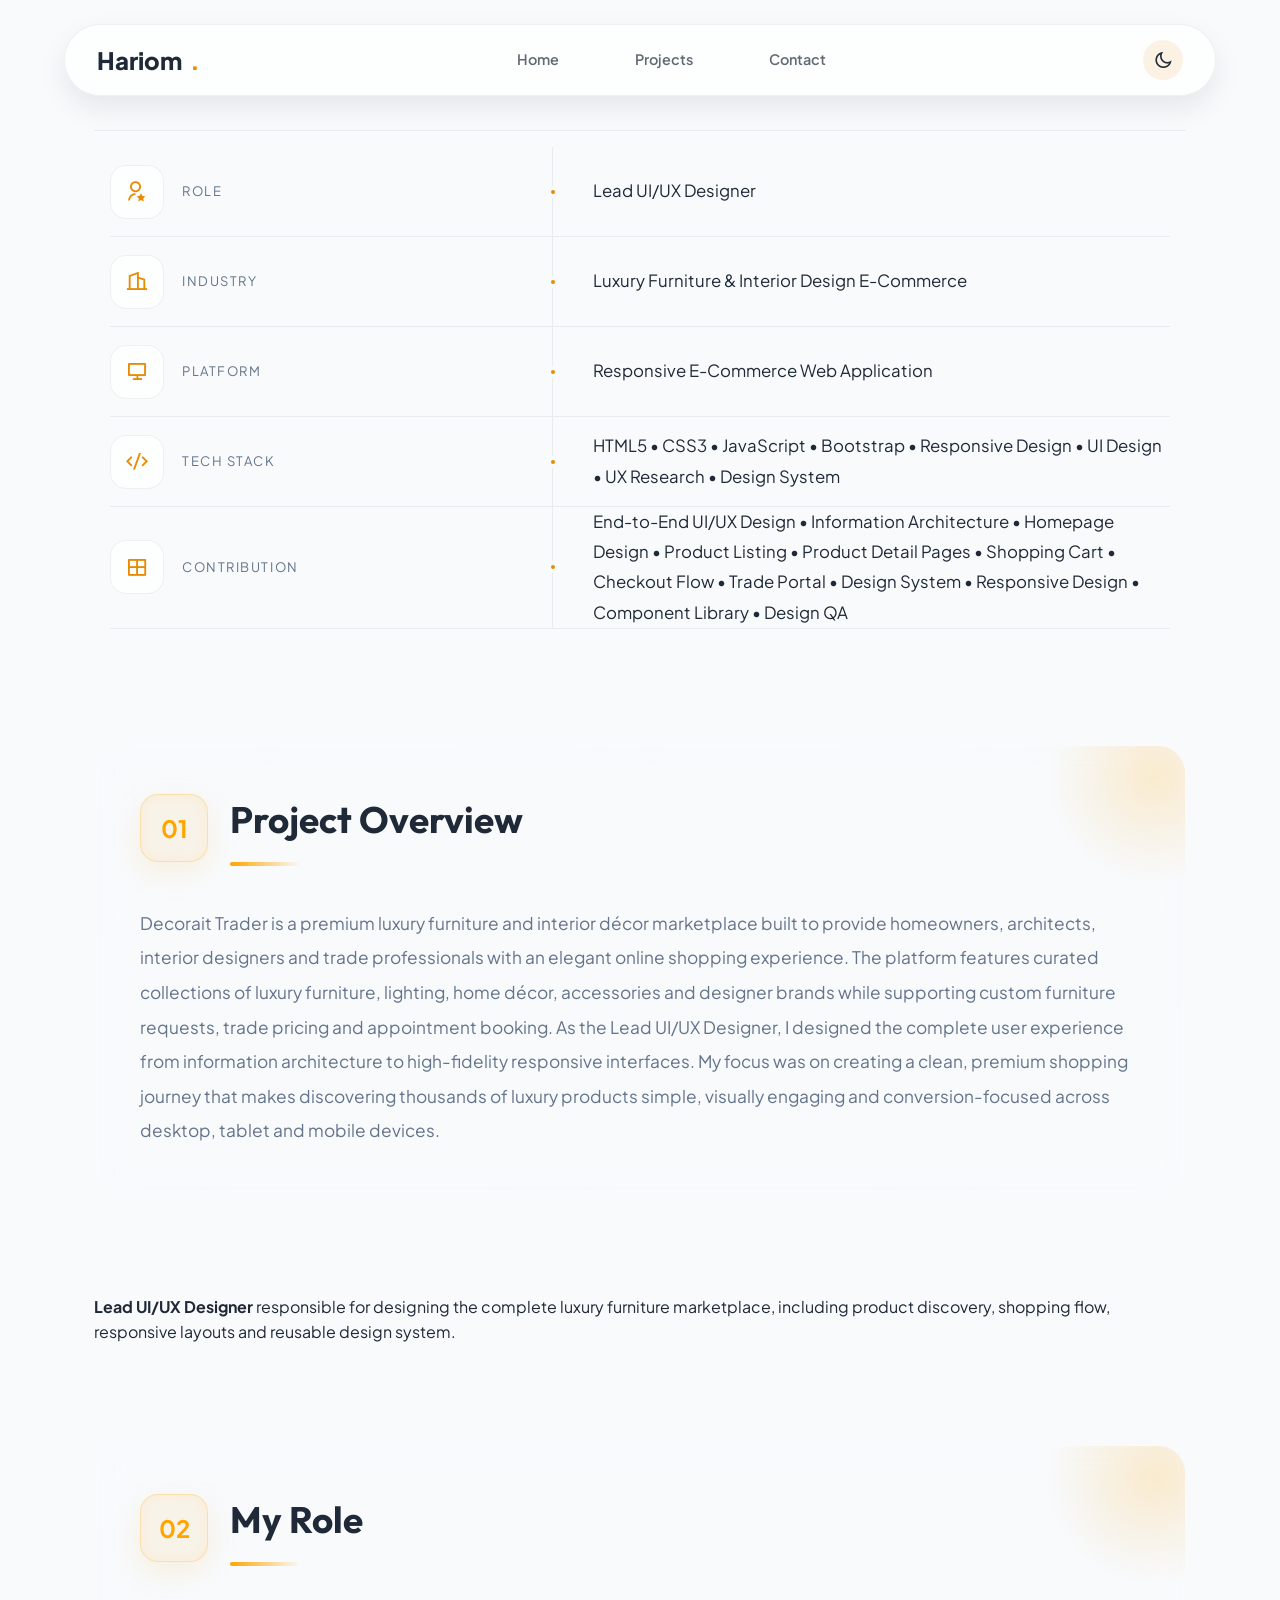
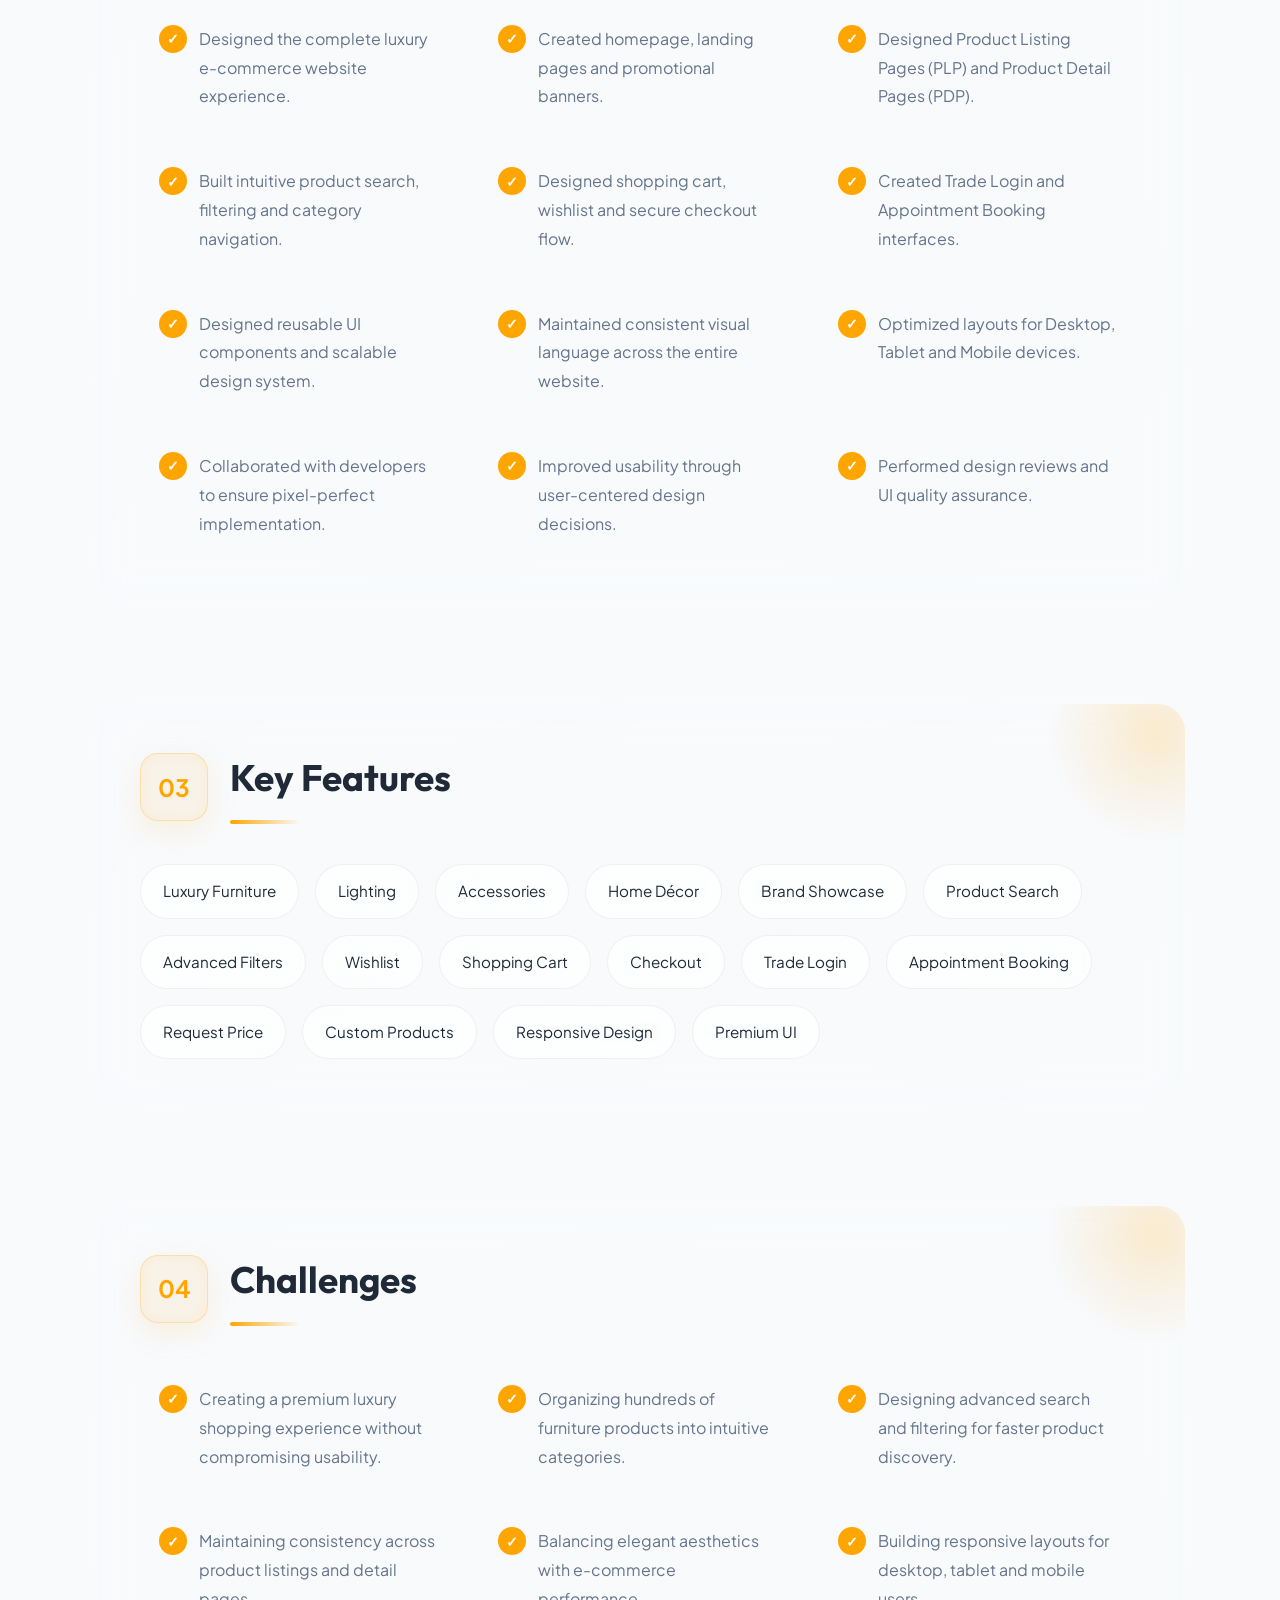
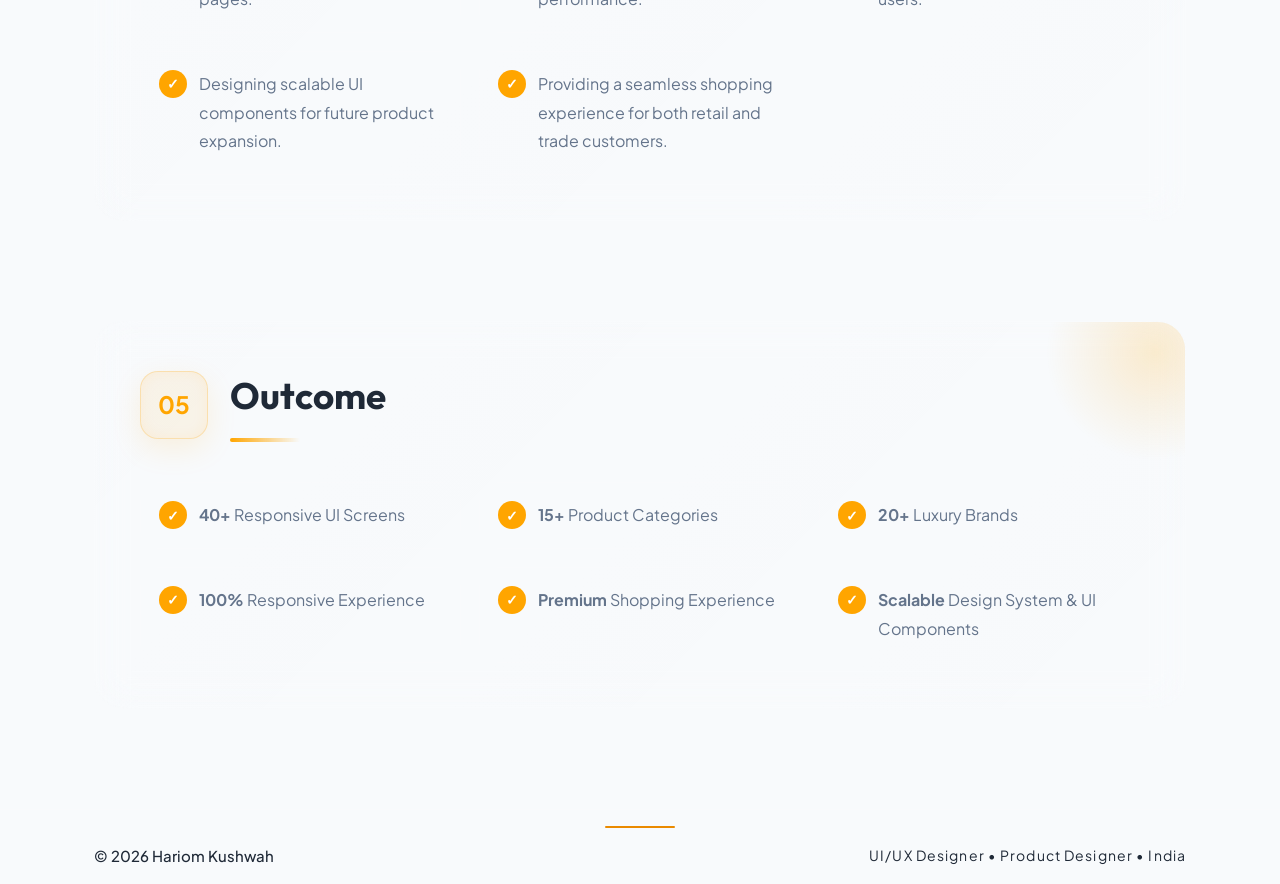
==== commit eb9d04c8: "cleanup" ====
--- a/decoraitrade.html
+++ b/decoraitrade.html
@@ -25,7 +25,7 @@
 
     <!-- Cinematic Hero -->
       <div class="container">
-    <div class="project-info">
+    <div class="project-info case-study">
 
         <div class="info-row">
             <div class="info-left">
--- a/style.css
+++ b/style.css
@@ -1,56 +1,41 @@
 @import url('https://fonts.googleapis.com/css2?family=Plus+Jakarta+Sans:wght@300;400;500;600;700;800&family=Outfit:wght@300;400;500;600;700;800&display=swap');
 :root {
     /* ===== Refined Dark Theme ===== */
-
     --primary: #F59E0B;          /* Premium Amber */
     --primary-dark: #D97706;
     --secondary: #F97316;
     --accent: #FDBA74;
-
   --bg-light: #101827;
 --bg-card: rgba(24, 34, 52, 0.82);
-
     /* Text */
     --text-main: #F8FAFC;
     --text-muted: #94A3B8;
-
     /* Borders */
     --border: rgba(245, 158, 11, 0.12);
     --border-dark: rgba(245, 158, 11, 0.28);
-
     /* Glass */
     --glass-bg: rgba(2, 6, 23, 0.82);
     --glass-border: rgba(255, 255, 255, 0.06);
-
     /* Shadows */
     --shadow-sm: 0 6px 10px rgba(0, 0, 0, 0.12);
     --shadow-md: 0 12px 32px rgba(0, 0, 0, 0.18);
     --shadow-lg: 0 20px 48px rgba(0, 0, 0, 0.28);
-
     --transition: all .4s cubic-bezier(.4,0,.2,1);
 }
-
 /* ===== Light Theme ===== */
-
 [data-theme="light"] {
-
     --primary: #EA8A00;
     --primary-dark: #C76B00;
     --secondary: #F59E0B;
     --accent: #FFB74D;
-
     --bg-light: #F8FAFC;
     --bg-card: rgba(255,255,255,.82);
-
     --text-main: #1F2937;
     --text-muted: #64748B;
-
     --border: rgba(234,138,0,.10);
     --border-dark: rgba(234,138,0,.20);
-
     --glass-bg: rgba(255,255,255,.72);
     --glass-border: rgba(15,23,42,.06);
-
     --shadow-sm: 0 4px 10px rgba(15,23,42,.05);
     --shadow-md: 0 12px 28px rgba(15,23,42,.08);
     --shadow-lg: 0 18px 42px rgba(15,23,42,.12);
@@ -66,7 +51,6 @@
     align-items: center;
     gap: 1rem;
 }
-
 .menu-toggle {
     display: none;
     background: none;
@@ -76,46 +60,19 @@
     cursor: pointer;
     transition: var(--transition);
 }
-
 .menu-toggle:hover {
     color: var(--primary);
 }
-
-/* Mobile Menu Active State */
-.nav-links.active {
-    display: flex !important;
-    position: fixed;
-    top: 0;
-    right: 0;
-    width: 100%;
-    height: 100vh;
-    background: var(--bg-light);
-    flex-direction: column;
-    justify-content: center;
-    align-items: center;
-    z-index: 999;
-    gap: 2.5rem;
-    animation: slideIn 0.4s ease-out;
-}
-
 @keyframes slideIn {
     from {
         opacity: 0;
         transform: translateX(100%);
     }
-
     to {
         opacity: 1;
         transform: translateX(0);
     }
 }
-
-.nav-links.active li a {
-    font-size: 2rem;
-    font-weight: 700;
-}
-
-
 /* Step-based Process Layout */
 .process-steps {
     display: grid;
@@ -123,7 +80,6 @@
     gap: 2rem;
     margin-top: 3rem;
 }
-
 .step-card {
     background: var(--bg-card);
     padding: 2.5rem;
@@ -132,12 +88,10 @@
     position: relative;
     transition: var(--transition);
 }
-
 .step-card:hover {
     transform: translateY(-5px);
     border-color: var(--primary);
 }
-
 .step-num {
     position: absolute;
     top: 1.5rem;
@@ -147,7 +101,6 @@
     opacity: 0.05;
     color: var(--primary);
 }
-
 /* UI Showcase Slider */
 .showcase-slider {
     position: relative;
@@ -157,23 +110,19 @@
     border-radius: 32px;
     box-shadow: var(--shadow-lg);
 }
-
 .slider-track {
     display: flex;
     transition: transform 0.6s cubic-bezier(0.23, 1, 0.32, 1);
 }
-
 .slide {
     min-width: 100%;
     aspect-ratio: 16/9;
 }
-
 .slide img {
     width: 100%;
     height: 100%;
     object-fit: cover;
 }
-
 .slider-controls {
     position: absolute;
     bottom: 2rem;
@@ -184,7 +133,6 @@
     gap: 1.5rem;
     z-index: 10;
 }
-
 .slider-btn {
     width: 50px;
     height: 50px;
@@ -199,17 +147,14 @@
     cursor: pointer;
     transition: var(--transition);
 }
-
 .slider-btn:hover {
     background: var(--primary);
     color: white;
 }
-
 .slider-dots {
     display: flex;
     gap: 0.5rem;
 }
-
 .dot {
     width: 8px;
     height: 8px;
@@ -218,20 +163,17 @@
     cursor: pointer;
     transition: var(--transition);
 }
-
 .dot.active {
     width: 24px;
     border-radius: 10px;
     background: var(--primary);
 }
-
 /* Next Project Slider (Bottom) */
 .next-project-section {
     padding: 8rem 0;
     background: var(--bg-card);
     border-top: 1px solid var(--border);
 }
-
 .next-slider-container {
     display: flex;
     gap: 2rem;
@@ -240,11 +182,9 @@
     scroll-snap-type: x mandatory;
     scrollbar-width: none;
 }
-
 .next-slider-container::-webkit-scrollbar {
     display: none;
 }
-
 .next-card {
     min-width: 400px;
     background: var(--bg-light);
@@ -256,44 +196,36 @@
     text-decoration: none;
     color: inherit;
 }
-
 .next-card:hover {
     transform: scale(1.02);
     border-color: var(--primary);
 }
-
 .next-card-img {
     height: 200px;
     overflow: hidden;
 }
-
 .next-card-img img {
     width: 100%;
     height: 100%;
     object-fit: cover;
 }
-
 .next-card-info {
     padding: 1.5rem;
 }
-
 .next-card-info h4 {
     font-size: 1.25rem;
     margin-bottom: 0.5rem;
 }
-
 .next-card-info p {
     color: var(--text-muted);
     font-size: 0.9rem;
 }
-
 /* Flex Layouts */
 .flex-container {
     display: flex;
     flex-wrap: wrap;
     gap: 2rem;
 }
-
 .hero-flex {
     display: flex;
     align-items: center;
@@ -302,19 +234,16 @@
     min-height: 80vh;
     padding-bottom: 20px;
 }
-
 .hero-content {
     flex: 1.2;
 }
-
 .hero-image-container {
     flex: 0.8;
     position: relative;
     display: flex;
-    justify-content: center;
-    align-items: center;
-}
-
+    justify-content: end;
+    align-items: center;
+}
 /* Hero Image Hover Effect - Waving Overlay */
 .hero-image-wrapper {
     position: relative;
@@ -325,7 +254,6 @@
     z-index: 2;
     border-radius: 20px;
 }
-
 /* Orange panel behind */
 .hero-image-wrapper-before {
     position: absolute;
@@ -340,23 +268,19 @@
     box-shadow: var(--shadow-lg);
     border-radius: 20px;
 }
-
 .hero-image-wrapper-before.after {
     top: -16px;
     left: -16px;
     background-color: #fff;
 }
-
 .hero-image-wrapper:hover .hero-image-wrapper-before {
     top: 0;
     left: 0;
 }
-
 .hero-image-wrapper:hover .hero-image-wrapper-before.after {
     top: 0;
     left: 0;
 }
-
 .work-badge {
     position: absolute;
     top: 20px;
@@ -373,16 +297,13 @@
     box-shadow: 0 4px 15px rgba(0, 0, 0, .2);
     pointer-events: none;
 }
-
 .image-box-hero {
     height: 100%;
     width: 100%;
     overflow: hidden;
     position: relative;
     border-radius: 20px;
-
-}
-
+}
 .hero-image-wrapper img {
     width: 100%;
     height: 100%;
@@ -391,54 +312,43 @@
     box-shadow: var(--shadow-lg);
     border-radius: 20px;
 }
-
 .hero-image-wrapper:hover img {
     transform: scale(1.08);
 }
-
-
 @keyframes imageZoom {
     from {
         transform: scale(1);
     }
-
     to {
         transform: scale(1.08);
     }
 }
-
 .hero-overlay {
     position: absolute;
     inset: 0;
     background: linear-gradient(to top,
             rgba(255, 166, 0, 0.9),
             rgba(255, 166, 0, 0.2));
-
     display: flex;
     align-items: center;
     justify-content: center;
     z-index: 2;
     opacity: 0;
     border-radius: 20px;
-
     /* Start from top-left corner */
     clip-path: circle(0% at 0 0);
-
     transition:
         clip-path 0.7s cubic-bezier(.23, 1, .32, 1),
         opacity 0.4s ease;
 }
-
 .hero-image-wrapper:hover .hero-overlay {
     opacity: 1;
     clip-path: circle(150% at 0 0);
 }
-
 .hero-image-wrapper:hover img {
     transform: scale(1);
     filter: blur(2px) brightness(0.7);
 }
-
 .hire-btn {
     padding: 0.8rem 2rem;
     background: white;
@@ -451,12 +361,10 @@
     transition: var(--transition);
     box-shadow: var(--shadow-lg);
 }
-
 .hero-image-wrapper:hover .hire-btn {
     transform: translateY(0);
     opacity: 1;
 }
-
 /* Skills Image Styling */
 .skill-img {
     width: 60px;
@@ -464,14 +372,12 @@
     object-fit: contain;
     margin-bottom: 1rem;
 }
-
 .skills-flex {
     display: flex;
     flex-wrap: wrap;
     gap: 1.5rem;
     justify-content: center;
 }
-
 .skill-item {
     flex: 1 1 180px;
     max-width: 220px;
@@ -483,7 +389,6 @@
     border: 1px solid var(--glass-border);
     transition: var(--transition);
 }
-
 .skill-icon-glass {
     width: 80px;
     height: 80px;
@@ -499,7 +404,6 @@
     position: relative;
     transition: var(--transition);
 }
-
 .skill-icon-glass::after {
     content: '';
     position: absolute;
@@ -507,7 +411,6 @@
     border-radius: 24px;
     pointer-events: none;
 }
-
 .skill-icon-glass i {
     font-size: 2.8rem;
     background: linear-gradient(135deg, var(--primary), var(--secondary));
@@ -515,18 +418,15 @@
     -webkit-text-fill-color: transparent;
     filter: drop-shadow(0 2px 4px rgba(0, 0, 0, 0.1));
 }
-
 * {
     margin: 0;
     padding: 0;
     box-sizing: border-box;
 }
-
 html {
     scroll-behavior: smooth;
     overflow-x: hidden;
 }
-
 body {
     background-color: var(--bg-light);
     color: var(--text-main);
@@ -535,7 +435,6 @@
     overflow-x: hidden;
     transition: background-color 0.5s ease;
 }
-
 h1,
 h2,
 h3,
@@ -544,14 +443,12 @@
     font-family: 'Outfit', sans-serif;
     font-weight: 700;
 }
-
 .container {
     max-width: 1200px;
     margin: 0 auto;
     padding: 0 1.5rem;
     width: 100%;
 }
-
 /* Glassmorphism Navbar */
 .navbar {
     position: fixed;
@@ -559,7 +456,6 @@
     left: 50%;
     transform: translateX(-50%);
     width: 90%;
-    max-width: 1100px;
     height: 4.5rem;
     background: var(--glass-bg);
     backdrop-filter: blur(16px);
@@ -574,7 +470,6 @@
     box-shadow: var(--shadow-md);
     transition: var(--transition);
 }
-
 .navbar.scrolled {
     top: 0;
     width: 100%;
@@ -584,7 +479,70 @@
     border-left: none;
     border-right: none;
 }
+/* Navbar */
 
+.logo{
+    color:#fff;
+    text-decoration:none;
+    font-size:1.5rem;
+    font-weight:700;
+}
+
+.logo span{
+    color:#ff9800;
+}
+
+.nav-links{
+    position:relative;
+    display:flex;
+    list-style:none;
+    gap:8px;
+    padding:5px;
+    margin:0;
+}
+
+.nav-links li{
+    position:relative;
+    z-index:2;
+}
+
+.nav-links a{
+    position:relative;
+    display:block;
+    padding:12px 22px;
+    text-decoration:none;
+    color:#cbd5e1;
+    font-weight:500;
+    border-radius:30px;
+    transition:.35s;
+}
+
+.nav-links a:hover{
+    color:#fff;
+}
+
+/* Active Link */
+.nav-links a.active{
+    color:#fff;
+}
+
+/* Sliding Background */
+.nav-indicator{
+    position:absolute;
+    left:0;
+    top:5px;
+    height:calc(100% - 10px);
+    width:0;
+    background:linear-gradient(135deg,#ff9800,#ff6b00);
+    border-radius:30px;
+    transition:
+        left .45s cubic-bezier(.22,1,.36,1),
+        width .45s cubic-bezier(.22,1,.36,1);
+    z-index:1;
+    box-shadow:
+        0 8px 20px rgba(255,152,0,.35),
+        inset 0 1px 1px rgba(255,255,255,.3);
+}
 .logo {
     font-size: 1.5rem;
     font-weight: 800;
@@ -594,17 +552,14 @@
     align-items: center;
     gap: 0.5rem;
 }
-
 .logo span {
     color: var(--primary);
 }
-
 .nav-links {
     display: flex;
     gap: 2rem;
     list-style: none;
 }
-
 .nav-links a {
     text-decoration: none;
     color: var(--text-main);
@@ -613,7 +568,6 @@
     opacity: 0.7;
     transition: var(--transition);
 }
-
 .nav-links a:hover {
     opacity: 1;
     color: var(--primary);
@@ -644,19 +598,15 @@
     position: relative;
     overflow: hidden;
 }
-
 .hero-bg-blobs {
     position: absolute;
     inset: 0;
     z-index: -1;
-
     background-image:
         linear-gradient(rgba(96, 96, 114, 0.08) 1px, transparent 1px),
         linear-gradient(90deg, rgba(96, 96, 114, 0.08) 1px, transparent 1px);
-
     background-size: 80px 80px;
 }
-
 .blob {
     position: absolute;
     filter: blur(80px);
@@ -664,7 +614,6 @@
     opacity: 0.15;
     animation: float 20s infinite alternate;
 }
-
 .blob-1 {
     width: 400px;
     height: 400px;
@@ -672,7 +621,6 @@
     top: -100px;
     right: -100px;
 }
-
 .blob-2 {
     width: 300px;
     height: 300px;
@@ -681,21 +629,17 @@
     left: -50px;
     animation-delay: -5s;
 }
-
 @keyframes float {
     0% {
         transform: translate(0, 0) scale(1);
     }
-
     100% {
         transform: translate(50px, 50px) scale(1.1);
     }
 }
-
 .hero-content {
     max-width: 800px;
 }
-
 .hero-tag {
     display: inline-block;
     padding: 0.5rem 1.2rem;
@@ -710,36 +654,30 @@
     box-shadow: var(--shadow-lg);
     border: 1px solid rgba(255, 255, 255, 0.2);
 }
-
 .hero h1 {
     font-size: clamp(3rem, 8vw, 5.5rem);
     line-height: 1.1;
     margin-bottom: 1.5rem;
     color: var(--text-main);
 }
-
 .hero h1 span {
     background: linear-gradient(to right, var(--primary), var(--accent));
     -webkit-background-clip: text;
     -webkit-text-fill-color: transparent;
     font-size: 24px;
     font-family: cursive;
-
-}
-
+}
 .hero p {
     font-size: 1.25rem;
     color: var(--text-muted);
     margin-bottom: 2.5rem;
     max-width: 600px;
 }
-
 .hero-btns {
     display: flex;
     gap: 1rem;
     flex-wrap: wrap;
 }
-
 .btn {
     padding: 1rem 2rem;
     border-radius: 100px;
@@ -752,65 +690,54 @@
     cursor: pointer;
     border: none;
 }
-
 .btn-primary {
     background: var(--primary);
     color: white;
     box-shadow: 0 10px 20px -5px rgba(14, 165, 233, 0.4);
 }
-
 .btn-primary:hover {
     background: var(--primary-dark);
     transform: translateY(-3px);
     box-shadow: 0 15px 30px -5px rgba(14, 165, 233, 0.5);
 }
-
 .btn-outline {
     background: transparent;
     border: 2px solid var(--border);
     color: var(--text-main);
 }
-
 .btn-outline:hover {
     border-color: var(--primary);
     color: var(--primary);
     transform: translateY(-3px);
 }
-
 /* Section Styling */
 .section {
     padding: 100px 0;
 }
-
 .section-title {
     margin-bottom: 4rem;
 }
-
 .section-title h2 {
     font-size: 2.5rem;
     margin-bottom: 1rem;
 }
-
 .section-title .line {
     width: 60px;
     height: 4px;
     background: var(--primary);
     border-radius: 10px;
 }
-
 .section-title-subtext {
     color: var(--primary);
     font-size: 18px;
     font-weight: 400;
 }
-
 /* Skills Grid */
 .skills-grid {
     display: grid;
     grid-template-columns: repeat(auto-fill, minmax(150px, 1fr));
     gap: 1.5rem;
 }
-
 .skill-item {
     background: var(--bg-card);
     padding: 1.5rem;
@@ -823,29 +750,24 @@
     justify-content: center;
     flex-direction: column;
 }
-
 .skill-item:hover {
     transform: translateY(-5px);
     border-color: var(--primary);
     box-shadow: var(--shadow-md);
 }
-
 .skill-item i {
     font-size: 2rem;
     color: var(--primary);
     display: block;
 }
-
 .skill-item span {
     font-weight: 600;
     font-size: 0.9rem;
 }
-
 /* Projects Grid */
 /*==========================
     PROJECT TABS
 ==========================*/
-
 .project-tabs {
     width: fit-content;
     margin: 0 auto 70px;
@@ -853,152 +775,80 @@
     gap: 12px;
     padding: 8px;
     border-radius: 100px;
-
     background: rgba(255, 255, 255, .05);
     backdrop-filter: blur(18px);
     -webkit-backdrop-filter: blur(18px);
-
     border: 1px solid rgba(255, 255, 255, .08);
-
     position: relative;
     overflow: hidden;
     box-shadow: var(--shadow-lg);
 }
-
 .project-tabs::before {
     content: "";
     position: absolute;
     inset: 0;
-
     background:
         linear-gradient(120deg,
             transparent,
             rgba(255, 255, 255, .06),
             transparent);
-
     animation: shine 6s linear infinite;
 }
-
 @keyframes shine {
-
     from {
         transform: translateX(-120%);
     }
-
     to {
         transform: translateX(120%);
     }
-
-}
-
+}
 .project-tab {
-
     position: relative;
     z-index: 2;
-
     border: none;
     outline: none;
-
     cursor: pointer;
-
     padding: 15px 28px;
-
     border-radius: 60px;
-
     background: transparent;
-
     color: var(--text-main);
-
     font-weight: 600;
-
     display: flex;
     align-items: center;
     gap: 10px;
-
     transition: .35s;
 }
-
 .project-tab:hover {
-
     color: var(--primary);
-
-}
-
+}
 .project-tab.active {
-
     background: linear-gradient(135deg,
             var(--primary),
             var(--secondary));
-
     color: #fff;
-
     box-shadow:
         0 10px 30px rgba(255, 120, 0, .35);
-
-}
-
+}
 .tab-dot {
-
     width: 10px;
     height: 10px;
-
     border-radius: 50%;
-
     background: #888;
-
     transition: .35s;
-
-}
-
+}
 .project-tab.active .tab-dot {
-
     background: #fff;
-
     box-shadow:
         0 0 12px #fff;
-
-}
-
+}
 .project-tab:hover .tab-dot {
-
     background: var(--primary);
-
-}
-
-@media(max-width:768px) {
-
-    .project-tabs {
-
-        width: 100%;
-
-        overflow: auto;
-
-        justify-content: flex-start;
-
-        scrollbar-width: none;
-
-    }
-
-    .project-tabs::-webkit-scrollbar {
-
-        display: none;
-
-    }
-
-    .project-tab {
-
-        flex-shrink: 0;
-
-    }
-
-}
-
+}
 .projects-grid {
     display: grid;
     grid-template-columns: repeat(auto-fit, minmax(min(100%, 300px), 1fr));
     gap: 2rem;
 }
-
 .project-card {
     position: relative;
     overflow: hidden;
@@ -1008,77 +858,60 @@
     transform-style: preserve-3d;
     box-shadow: var(--shadow-sm);
 }
-
 .project-card:hover {
     box-shadow: var(--shadow-md);
-
-}
-
+}
 .project-img {
     padding: 16px 0 8px 0;
     position: relative;
     overflow: hidden;
     transition: .2s ease;
 }
-
 .project-img img {
-
     width: 100%;
     object-fit: contain;
     border-radius: 1rem;
     transition: .3s ease;
-
-}
-
+}
 .project-count {
     position: absolute;
     top: 0px;
     right: 8px;
-
     font-size: 7rem;
     font-weight: 900;
     line-height: 1;
-
     color: transparent;
     -webkit-text-stroke: 2px rgb(0 0 0 / 4%);
     text-stroke: 2px rgb(0 0 0 / 4%);
-
     font-family: "Poppins", sans-serif;
-
     pointer-events: none;
     user-select: none;
     z-index: 2;
-
     transition: .5s ease;
 }
-
 .project-card:hover .project-img {
     padding: 0;
 }
-
 .project-card:hover img {
     transform: scale(1.05) rotate(2deg);
-
-}
-
+}
 .project-info {
     padding: 1rem;
     position: relative;
 }
-
+.project-info.case-study{
+    margin-top: 130px;
+}
 .project-info .hero-btns {
     justify-content: flex-start;
 }
-
 .project-info .hero-btns a {
     padding: .75rem 1.5rem;
 }
-
 .project-info h3 {
     font-size: 1rem;
     margin-bottom: 0.5rem;
 }
-
 /* .project-company-logo {
     width: 60px;
     height: 60px;
@@ -1088,32 +921,26 @@
     top: -50px;
     left: 20px;
     overflow: hidden;
-
 } */
-
 .project-company-logo:hover {
     transform: rotate()
 }
-
 .project-company-logo img {
     width: 100%;
     height: 100%;
     object-fit: cover;
 }
-
 .project-info p {
     color: var(--text-muted);
     font-size: 0.95rem;
     margin-bottom: 1.5rem;
 }
-
 .project-tags {
     display: flex;
     gap: 0.5rem;
     flex-wrap: wrap;
     margin-bottom: 1.5rem;
 }
-
 .tag {
     font-size: 0.75rem;
     padding: 0.3rem 0.8rem;
@@ -1122,13 +949,11 @@
     border-radius: 100px;
     font-weight: 600;
 }
-
 /* Experience Timeline */
 .timeline {
     position: relative;
     margin: 0 auto;
 }
-
 .timeline::before {
     content: '';
     position: absolute;
@@ -1138,13 +963,11 @@
     height: 100%;
     background: var(--border);
 }
-
 .timeline-item {
     padding-left: 3rem;
     position: relative;
     margin-bottom: 3rem;
 }
-
 .timeline-item::before {
     content: '';
     position: absolute;
@@ -1156,288 +979,147 @@
     border-radius: 50%;
     box-shadow: 0 0 0 4px var(--bg-light), 0 0 0 6px var(--primary);
 }
-
 .timeline-date {
     font-weight: 700;
     color: var(--primary);
     margin-bottom: 0.5rem;
     display: block;
 }
-
 .timeline-content h3 {
     font-size: 1.25rem;
     margin-bottom: 0.25rem;
 }
-
 .timeline-content h4 {
     color: var(--text-muted);
     font-weight: 500;
     margin-bottom: 1rem;
 }
 .contact{
-
     position:relative;
     overflow:hidden;
-
-}
-
+}
 .contact-bg-circle{
-
     position:absolute;
     border-radius:50%;
     filter:blur(120px);
     pointer-events:none;
-
-}
-
+}
 .contact-bg-circle.one{
-
     width:450px;
     height:450px;
-
     background:rgba(255,165,0,.12);
-
     top:-120px;
     right:-120px;
-
-}
-
+}
 .contact-bg-circle.two{
-
     width:350px;
     height:350px;
-
     background:rgba(255,90,0,.08);
-
     bottom:-100px;
     left:-100px;
-
-}
-
+}
 .contact-grid{
-
     display:grid;
-
     grid-template-columns:repeat(auto-fit,minmax(350px,1fr));
-
     gap:30px;
-
-}
-
+}
 .contact-card{
-
     position:relative;
-
     display:flex;
-
     align-items:center;
-
     gap:22px;
-
     padding:30px;
-
     overflow:hidden;
-
     border-radius:22px;
-
     background:var(--glass-bg);
-
     backdrop-filter:blur(18px);
-
     border:1px solid var(--glass-border);
-
     text-decoration:none;
-
     transition:var(--transition);
-
-}
-
+}
 .contact-card:hover{
-
 transform:translateY(-12px);
-
 box-shadow:0 20px 60px rgba(255,165,0,.18);
-
 border-color:rgba(255,165,0,.4);
-
-}
-
+}
 .contact-icon{
-
 width:78px;
-
 height:78px;
-
 display:flex;
-
 align-items:center;
-
 justify-content:center;
-
 border-radius:20px;
-
 background:rgba(255,165,0,.08);
-
 transition:.45s;
-
 flex-shrink:0;
-
-}
-
+}
 .contact-icon img{
-
 width:42px;
-
 transition:.45s;
-
-}
-
+}
 .contact-card:hover .contact-icon{
-
 background:rgba(255,165,0,.18);
-
 transform:rotate(-8deg);
-
-}
-
+}
 .contact-card:hover .contact-icon img{
-
 transform:scale(1.18);
-
-}
-
+}
 .contact-content{
-
 flex:1;
 max-width: calc(100% - 128px);
-
-}
-
+}
 .contact-content span{
-
 display:block;
-
 font-size:13px;
-
 letter-spacing:2px;
-
 text-transform:uppercase;
-
 color:var(--primary);
-
-}
-
+}
 .contact-content h3{
-
 font-size:14px;
-
 color:var(--text-main);
 font-weight: 500;
  overflow: hidden;
     white-space: nowrap;
     text-overflow: ellipsis;
-
-}
-
+}
 .contact-content small{
-
 color:var(--text-muted);
-
 font-size:12px;
-
-}
-
+}
 .contact-arrow{
-
 width:40px;
 min-height: 40px;
 height:40px;
 min-width: 40px;
-
 display:flex;
-
 align-items:center;
-
 justify-content:center;
-
 border-radius:50%;
-
 background:rgba(255,255,255,.04);
-
 transition:.4s;
-
-}
-
+}
 .contact-arrow i{
-
 font-size:22px;
-
 color:var(--text-muted);
-
 transition:.4s;
-
-}
-
+}
 .contact-card:hover .contact-arrow{
-
 background:var(--primary);
-
 transform:rotate(45deg);
-
-}
-
+}
 .contact-card:hover .contact-arrow i{
-
 color:#fff;
-
-}
-
-@media(max-width:768px){
-
-.contact-grid{
-
-grid-template-columns:1fr;
-
-}
-
-.contact-card{
-
-padding:22px;
-
-}
-
-.contact-icon{
-
-width:65px;
-height:65px;
-
-}
-
-.contact-icon img{
-
-width:35px;
-
-}
-
-.contact-content h3{
-
-font-size:14px;
-
-}
-
-}
-
+}
 .availability-card {
     padding: 1.5rem
 }
-
 .status {
     display: flex;
     align-items: center;
     gap: .6rem;
     font-weight: 600
 }
-
 .status-dot {
     width: 10px;
     height: 10px;
@@ -1446,13 +1128,11 @@
     box-shadow: 0 0 12px #22c55e;
     animation: pulse 1.6s infinite
 }
-
 .contact-list {
     display: flex;
     flex-direction: column;
     gap: 1rem
 }
-
 .contact-card {
     padding: 1rem 1.2rem;
     display: flex;
@@ -1462,11 +1142,9 @@
     color: inherit;
     transition: .35s
 }
-
 .contact-card:hover {
     transform: translateY(-6px)
 }
-
 .contact-icon {
     width: 56px;
     height: 56px;
@@ -1477,25 +1155,20 @@
     color: #fff;
     font-size: 1.3rem
 }
-
 .email {
     background: #ff7a00
 }
-
 .phone {
     background: #0ea5e9
 }
-
 .location {
     background: #8b5cf6
 }
-
 .contact-buttons {
     display: flex;
     gap: 1rem;
     flex-wrap: wrap
 }
-
 .contact-btn {
     padding: 1rem 1.5rem;
     border-radius: 16px;
@@ -1507,44 +1180,35 @@
     gap: .7rem;
     transition: .35s
 }
-
 .email-btn {
     background: #ff7a00
 }
-
 .whatsapp-btn {
     background: #25D366
 }
-
 .contact-btn:hover {
     transform: translateY(-4px)
 }
-
 .contact-form {
     padding: 2rem
 }
-
 .form-title h3 {
     font-size: 2rem;
     margin-bottom: .5rem
 }
-
 .form-grid {
     display: grid;
     grid-template-columns: 1fr 1fr;
     gap: 1rem
 }
-
 .form-group {
     margin-bottom: 1rem
 }
-
 .form-group label {
     display: block;
     margin-bottom: .5rem;
     font-weight: 600
 }
-
 .form-group input,
 .form-group textarea,
 .form-group select {
@@ -1557,7 +1221,6 @@
     transition: .3s;
     font: inherit
 }
-
 .form-group input:focus,
 .form-group textarea:focus,
 .form-group select:focus {
@@ -1565,7 +1228,6 @@
     border-color: var(--primary);
     box-shadow: 0 0 0 4px rgba(255, 136, 0, .12)
 }
-
 .submit-btn {
     width: 100%;
     padding: 1rem;
@@ -1580,16 +1242,13 @@
     cursor: pointer;
     transition: .35s
 }
-
 .submit-btn:hover {
     transform: translateY(-3px)
 }
-
 .contact-social {
     display: flex;
     gap: .8rem
 }
-
 .contact-social a {
     width: 48px;
     height: 48px;
@@ -1602,7 +1261,6 @@
     text-decoration: none;
     color: var(--text-main)
 }
-
 @keyframes pulse {
     50% {
         transform: scale(1.4);
@@ -1610,56 +1268,33 @@
     }
 }
 
-@media(max-width:992px) {
-    .contact-wrapper {
-        grid-template-columns: 1fr
-    }
-
-    .form-grid {
-        grid-template-columns: 1fr
-    }
-}
-
 /*==========================
         FOOTER
 ==========================*/
-
 .footer {
     padding: 1rem 0;
     border-top: 1px solid rgba(255, 255, 255, .08);
     background: transparent;
 }
-
 .footer-bottom {
-
     display: flex;
     align-items: center;
     justify-content: space-between;
     gap: 20px;
-
-}
-
+}
 .footer-bottom p {
-
     font-size: 15px;
     color: var(--text-secondary);
     margin: 0;
     font-weight: 500;
-
-}
-
+}
 .footer-bottom span {
-
     font-size: 14px;
     color: var(--text-secondary);
     letter-spacing: .08em;
-
-}
-
+}
 /* Optional accent line */
-
 .footer::before {
-
     content: "";
     display: block;
     width: 70px;
@@ -1667,91 +1302,16 @@
     background: var(--primary);
     margin: 0 auto 1rem;
     border-radius: 50px;
-
-}
-
-/* Responsive */
-
-@media(max-width:768px) {
-
-    .footer {
-
-        padding: 30px 0;
-
-    }
-
-    .footer-bottom {
-
-        flex-direction: column;
-        text-align: center;
-        gap: 10px;
-
-    }
-
-    .footer-bottom span {
-
-        font-size: 13px;
-        line-height: 1.6;
-
-    }
-
-}
-
-/* Responsive */
-@media (max-width: 992px) {
-    .hero-grid {
-        grid-template-columns: 1fr;
-        text-align: center;
-        gap: 3rem;
-    }
-
-    .hero-content {
-        order: 2;
-    }
-
-    .hero-image-container {
-        order: 1;
-    }
-
-    .hero-btns {
-        justify-content: center;
-    }
-
-    .contact-wrapper {
-        grid-template-columns: 1fr;
-    }
-
-    .navbar {
-        width: 95%;
-        padding: 0 1rem;
-    }
-
-    .nav-links {
-        display: none;
-    }
-}
-
-@media (max-width: 768px) {
-    .hero h1 {
-        font-size: 3.5rem;
-    }
-
-    .section {
-        padding: 60px 0;
-    }
-}
-
+}
 /* =========================
    GRID LINES
 ========================= */
-
 .grid-lines {
     position: fixed;
     inset: 0;
     z-index: 1;
     pointer-events: none;
 }
-
 .grid-lines span {
     position: absolute;
     top: 0;
@@ -1760,35 +1320,26 @@
     background: #00000004;
     overflow: hidden;
 }
-
 /* Desktop Positions */
-
 .grid-lines span:nth-child(1) {
     left: 8%;
 }
-
 .grid-lines span:nth-child(2) {
     left: 24%;
 }
-
 .grid-lines span:nth-child(3) {
     left: 40%;
 }
-
 .grid-lines span:nth-child(4) {
     left: 60%;
 }
-
 .grid-lines span:nth-child(5) {
     left: 76%;
 }
-
 .grid-lines span:nth-child(6) {
     left: 92%;
 }
-
 /* Scroll Glow */
-
 .grid-lines span::before {
     content: "";
     position: absolute;
@@ -1796,74 +1347,17 @@
     width: 5px;
     height: 300px;
     border-radius: 999px;
-
     background: linear-gradient(to bottom,
             transparent,
             var(--primary),
             transparent);
-
     filter: blur(8px);
-
     transform: translateY(var(--glow-y, -300px));
     opacity: var(--glow-opacity, 0);
-
     transition:
         transform 0.05s linear,
         opacity 0.5s ease;
 }
-
-/* Tablet */
-
-@media (max-width: 992px) {
-
-    .grid-lines span:nth-child(1) {
-        left: 5%;
-    }
-
-    .grid-lines span:nth-child(2) {
-        left: 25%;
-    }
-
-    .grid-lines span:nth-child(3) {
-        left: 45%;
-    }
-
-    .grid-lines span:nth-child(4) {
-        left: 65%;
-    }
-
-    .grid-lines span:nth-child(5) {
-        left: 85%;
-    }
-
-    .grid-lines span:nth-child(6) {
-        display: none;
-    }
-}
-
-/* Mobile */
-
-@media (max-width: 768px) {
-
-    .grid-lines span:nth-child(1) {
-        left: 10%;
-    }
-
-    .grid-lines span:nth-child(2) {
-        left: 50%;
-    }
-
-    .grid-lines span:nth-child(3) {
-        left: 90%;
-    }
-
-    .grid-lines span:nth-child(4),
-    .grid-lines span:nth-child(5),
-    .grid-lines span:nth-child(6) {
-        display: none;
-    }
-}
-
 section,
 header,
 footer,
@@ -1871,159 +1365,62 @@
     position: relative;
     z-index: 2;
 }
-
 /* ==========================
       Gallery
 ========================== */
-
 .gallery-grid {
-
     display: grid;
-
-    grid-template-columns: repeat(5, 1fr);
-
+    grid-template-columns: repeat(3, 1fr);
     gap: 18px;
-
-}
-
+}
 .gallery-grid a {
-
-    position: relative;
-
+    position: relative;
     display: block;
-
     overflow: hidden;
-
     border-radius: 16px;
-
     border: 1px solid var(--border-dark);
     box-shadow: var(--shadow-sm);
-
     transition: .35s;
-
-    aspect-ratio: 16/10;
-
-}
-
+    aspect-ratio: 16/9;
+}
 .gallery-grid img {
-
     width: 100%;
-
     height: 100%;
-
     object-fit: cover;
-
     display: block;
-
     transition: .45s;
-
-}
-
+}
 .gallery-grid a:hover {
-
     transform: translateY(-6px);
-
     border-color: rgba(255, 165, 0, .35);
-
     box-shadow: 0 18px 35px rgba(255, 165, 0, .12);
-
-}
-
+}
 .gallery-grid a:hover img {
-
     transform: scale(1.05);
-
-}
-
+}
 /* Hover Overlay */
-
 .gallery-grid a::after {
-
     content: "Preview";
-
-    position: absolute;
-
+    position: absolute;
     inset: 0;
-
-    display: flex;
-
+    display: flex;
     justify-content: center;
-
-    align-items: center;
-
+    align-items: center;
     background: rgba(0, 0, 0, .45);
-
     color: #fff;
-
     font-size: 14px;
-
     font-weight: 600;
-
     opacity: 0;
-
     transition: .3s;
-
-}
-
+}
 .gallery-grid a:hover::after {
-
     opacity: 1;
-
-}
-
-/* Laptop */
-
-@media(max-width:1400px) {
-
-    .gallery-grid {
-
-        grid-template-columns: repeat(4, 1fr);
-
-    }
-
-}
-
-/* Tablet */
-
-@media(max-width:992px) {
-
-    .gallery-grid {
-
-        grid-template-columns: repeat(3, 1fr);
-
-    }
-
-}
-
-/* Mobile */
-
-@media(max-width:768px) {
-
-    .gallery-grid {
-
-        grid-template-columns: repeat(2, 1fr);
-
-        gap: 12px;
-
-    }
-
-}
-
-@media(max-width:480px) {
-
-    .gallery-grid {
-
-        grid-template-columns: 1fr;
-
-    }
-
 }
 .load-more-wrapper{
-    margin-top:40px;
+    margin:60px 0;
     display:flex;
     justify-content:center;
 }
-
 .load-more-btn{
     padding:14px 32px;
     border:none;
@@ -2035,16 +1432,13 @@
     color:#fff;
     transition:.3s;
 }
-
 .load-more-btn:hover{
     transform:translateY(-3px);
 }
-
 .gallery-grid a{
     display:none;
     animation:fadeUp .5s ease;
 }
-
 @keyframes fadeUp{
     from{
         opacity:0;
@@ -2055,11 +1449,9 @@
         transform:translateY(0);
     }
 }
-
 /* =========================
    CASE STUDY SECTION
 ========================= */
-
 .case-section {
     position: relative;
     margin: 100px 0;
@@ -2073,15 +1465,12 @@
     overflow: hidden;
     transition: .4s ease;
 }
-
 .case-section:hover {
     transform: translateY(-6px);
     border-color: rgba(255, 165, 0, .25);
     box-shadow: 0 25px 70px rgba(0, 0, 0, .25);
 }
-
 /* top glow */
-
 .case-section::before {
     content: "";
     position: absolute;
@@ -2095,11 +1484,9 @@
             transparent 70%);
     pointer-events: none;
 }
-
 /* =========================
    HEADING
 ========================= */
-
 .section-heading {
     display: flex;
     align-items: center;
@@ -2107,7 +1494,6 @@
     margin-bottom: 40px;
     position: relative;
 }
-
 .section-heading span {
     width: 68px;
     height: 68px;
@@ -2116,28 +1502,21 @@
     display: flex;
     align-items: center;
     justify-content: center;
-
     font-size: 24px;
     font-weight: 700;
-
     color: orange;
-
     background: rgba(255, 165, 0, .08);
-
     border: 1px solid rgba(255, 165, 0, .25);
-
     box-shadow:
         inset 0 0 15px rgba(255, 165, 0, .08),
         0 10px 30px rgba(255, 165, 0, .12);
 }
-
 .section-heading h2 {
     font-size: 2.3rem;
     font-weight: 700;
     color: var(--text-main);
     position: relative;
 }
-
 .section-heading h2::after {
     content: "";
     display: block;
@@ -2149,25 +1528,20 @@
             orange,
             transparent);
 }
-
 /* =========================
    CONTENT
 ========================= */
-
 .case-content {
-    max-width: 900px;
-}
-
+    width: 100%;
+}
 .case-content p {
     font-size: 1.08rem;
     line-height: 2;
     color: var(--text-muted);
 }
-
 /* =========================
    LIST
 ========================= */
-
 .case-content ul {
     display: grid;
     grid-template-columns: repeat(auto-fit, minmax(300px, 1fr));
@@ -2176,380 +1550,148 @@
     padding: 0;
     margin-top: 30px;
 }
-
 .case-content li {
     position: relative;
     padding: 18px 20px 18px 58px;
-
     border-radius: 18px;
-
     background: rgba(255, 255, 255, .03);
-
     border: 1px solid rgba(255, 255, 255, .08);
-
     transition: .35s ease;
-
     color: var(--text-muted);
-
     line-height: 1.8;
 }
-
 .case-content li:hover {
-
     transform: translateY(-6px);
-
     border-color: rgba(255, 165, 0, .25);
-
     background: rgba(255, 165, 0, .05);
-
-}
-
+}
 .case-content li::before {
-
     content: "✓";
-
-    position: absolute;
-
+    position: absolute;
     left: 18px;
-
     top: 18px;
-
     width: 28px;
-
     height: 28px;
-
     border-radius: 50%;
-
-    display: flex;
-
-    align-items: center;
-
+    display: flex;
+    align-items: center;
     justify-content: center;
-
     background: orange;
-
     color: #fff;
-
     font-size: 14px;
-
     font-weight: 700;
-
-}
-
-/* =========================
-   MOBILE
-========================= */
-
-@media(max-width:768px) {
-
-    .case-section {
-
-        padding: 25px;
-
-        margin: 70px 0;
-
-    }
-
-    .section-heading {
-
-        align-items: flex-start;
-
-    }
-
-    .section-heading span {
-
-        width: 52px;
-
-        height: 52px;
-
-        font-size: 18px;
-
-        border-radius: 14px;
-
-    }
-
-    .section-heading h2 {
-
-        font-size: 1.8rem;
-
-    }
-
-    .case-content ul {
-
-        grid-template-columns: 1fr;
-
-    }
-
-}
-
+}
 /* ==========================
    MODULES
 ========================== */
-
 .module-grid {
     display: flex;
     flex-wrap: wrap;
     gap: 16px;
 }
-
 .module {
-
     padding: 14px 22px;
-
     border-radius: 50px;
-
     background: var(--glass-bg);
-
     border: 1px solid var(--glass-border);
-
     color: var(--text-main);
-
     font-size: .95rem;
-
     transition: var(--transition);
-
     backdrop-filter: blur(12px);
-
-}
-
+}
 .module:hover {
-
     border-color: var(--primary);
-
     color: var(--primary);
-
-}
-
+}
 /* ==========================
    STATS
 ========================== */
-
 .stats-grid {
-
     display: grid;
-
     grid-template-columns: repeat(4, 1fr);
-
     gap: 24px;
-
-}
-
+}
 .stat {
-
     background: var(--glass-bg);
-
     border: 1px solid var(--glass-border);
-
     border-radius: 20px;
-
     padding: 35px;
-
     text-align: center;
-
     backdrop-filter: blur(14px);
-
     box-shadow: var(--shadow-md);
-
-}
-
+}
 .stat h3 {
-
     font-size: 3rem;
-
     color: var(--primary);
-
     margin-bottom: 10px;
-
-}
-
+}
 .stat p {
-
     color: var(--text-muted);
-
-}
-
+}
 /* ==========================
    PROJECT INFO
 ========================== */
-
 .project-info {
-
     width: 100%;
-
     border-top: 1px solid var(--glass-border);
-
-}
-
+}
 .info-row {
-
     display: grid;
-
     grid-template-columns: 38% 80px 1fr;
-
-    align-items: center;
-
+    align-items: center;
     min-height: 90px;
-
     border-bottom: 1px solid var(--glass-border);
-
-}
-
+}
 .info-left {
-
-    display: flex;
-
-    align-items: center;
-
+    display: flex;
+    align-items: center;
     gap: 18px;
-
-}
-
+}
 .info-icon {
-
     width: 54px;
-
     height: 54px;
-
     border-radius: 16px;
-
     background: var(--glass-bg);
-
     border: 1px solid var(--glass-border);
-
-    display: flex;
-
-    align-items: center;
-
+    display: flex;
+    align-items: center;
     justify-content: center;
-
-}
-
+}
 .info-icon i {
-
     color: var(--primary);
-
     font-size: 22px;
-
-}
-
+}
 .info-left span {
-
     text-transform: uppercase;
-
     letter-spacing: .12em;
-
     color: var(--text-muted);
-
     font-size: 13px;
-
-}
-
+}
 .info-divider {
-
-    position: relative;
-
-    display: flex;
-
+    position: relative;
+    display: flex;
     justify-content: center;
-
     height: 100%;
-
-}
-
+}
 .info-divider::before {
-
     content: "";
-
-    position: absolute;
-
+    position: absolute;
     width: 1px;
-
     height: 100%;
-
     background: var(--glass-border);
-
-}
-
+}
 .info-divider span {
-
     width: 12px;
-
     height: 12px;
-
     background: var(--primary);
-
     border: 4px solid var(--bg-light);
-
     border-radius: 50%;
-
-    position: absolute;
-
+    position: absolute;
     top: 50%;
-
     transform: translateY(-50%);
-
-}
-
+}
 .info-right {
-
     font-size: 1.05rem;
-
     color: var(--text-main);
-
     line-height: 1.8;
-
-}
-
-/* ==========================
-   RESPONSIVE
-========================== */
-
-@media(max-width:768px) {
-
-    .stats-grid {
-
-        grid-template-columns: repeat(2, 1fr);
-
-    }
-
-    .info-row {
-
-        grid-template-columns: 1fr;
-
-        padding: 24px 0;
-
-        gap: 16px;
-
-    }
-
-    .info-divider {
-
-        display: none;
-
-    }
-
-    .info-right {
-
-        padding-left: 72px;
-
-    }
-
-    .section-heading {
-
-        align-items: flex-start;
-
-    }
-
-    .section-heading span {
-
-        font-size: 52px;
-
-    }
-
-    .section-heading h2 {
-
-        font-size: 2rem;
-
-    }
-
-}+}
--- a/responsive.css
+++ b/responsive.css
@@ -27,6 +27,9 @@
 @media (max-width: 1400px) {
     .container {
         max-width: 1140px;
+    }
+     .gallery-grid {
+        grid-template-columns: repeat(4, 1fr);
     }
 }
 
@@ -60,6 +63,55 @@
         font-size: 3.5rem;
     }
 }
+@media(max-width:992px) {
+    .contact-wrapper {
+        grid-template-columns: 1fr
+    }
+    .form-grid {
+        grid-template-columns: 1fr
+    }
+     .hero-grid {
+        grid-template-columns: 1fr;
+        text-align: center;
+        gap: 3rem;
+    }
+    .hero-content {
+        order: 2;
+    }
+    .hero-image-container {
+        order: 1;
+    }
+    .hero-btns {
+        justify-content: center;
+    }
+    .contact-wrapper {
+        grid-template-columns: 1fr;
+    }
+    .nav-links {
+        display: none;
+    }
+    .grid-lines span:nth-child(1) {
+        left: 5%;
+    }
+    .grid-lines span:nth-child(2) {
+        left: 25%;
+    }
+    .grid-lines span:nth-child(3) {
+        left: 45%;
+    }
+    .grid-lines span:nth-child(4) {
+        left: 65%;
+    }
+    .grid-lines span:nth-child(5) {
+        left: 85%;
+    }
+    .grid-lines span:nth-child(6) {
+        display: none;
+    }
+      .gallery-grid {
+        grid-template-columns: repeat(3, 1fr);
+    }
+}
 
 /* Mobile Devices */
 @media (max-width: 768px) {
@@ -67,10 +119,6 @@
         font-size: 14px;
     }
     
-    .navbar {
-        width: 95%;
-        padding: 0 1rem;
-    }
     
     .nav-links {
         display: none;
@@ -105,6 +153,112 @@
     .cs-hero h1 {
         font-size: 2.5rem;
     }
+     .hero h1 {
+        font-size: 3.5rem;
+    }
+    .section {
+        padding: 60px 0;
+    }
+    .stats-grid {
+        grid-template-columns: repeat(2, 1fr);
+    }
+    .info-row {
+        grid-template-columns: 1fr;
+        padding: 24px 0;
+        gap: 16px;
+    }
+    .info-divider {
+        display: none;
+    }
+    .info-right {
+        padding-left: 72px;
+    }
+    .section-heading {
+        align-items: flex-start;
+    }
+    .section-heading span {
+        font-size: 52px;
+    }
+    .section-heading h2 {
+        font-size: 2rem;
+    }
+      .project-tabs {
+        width: 100%;
+        overflow: auto;
+        justify-content: flex-start;
+        scrollbar-width: none;
+    }
+    .project-tabs::-webkit-scrollbar {
+        display: none;
+    }
+    .project-tab {
+        flex-shrink: 0;
+    }
+    .contact-grid{
+grid-template-columns:1fr;
+}
+.contact-card{
+padding:22px;
+}
+.contact-icon{
+width:65px;
+height:65px;
+}
+.contact-icon img{
+width:35px;
+}
+.contact-content h3{
+font-size:14px;
+}
+  .footer {
+        padding: 30px 0;
+    }
+    .footer-bottom {
+        flex-direction: column;
+        text-align: center;
+        gap: 10px;
+    }
+    .footer-bottom span {
+        font-size: 13px;
+        line-height: 1.6;
+    }
+      .grid-lines span:nth-child(1) {
+        left: 10%;
+    }
+    .grid-lines span:nth-child(2) {
+        left: 50%;
+    }
+    .grid-lines span:nth-child(3) {
+        left: 90%;
+    }
+    .grid-lines span:nth-child(4),
+    .grid-lines span:nth-child(5),
+    .grid-lines span:nth-child(6) {
+        display: none;
+    }
+     .gallery-grid {
+        grid-template-columns: repeat(2, 1fr);
+        gap: 12px;
+    }
+     .case-section {
+        padding: 25px;
+        margin: 70px 0;
+    }
+    .section-heading {
+        align-items: flex-start;
+    }
+    .section-heading span {
+        width: 52px;
+        height: 52px;
+        font-size: 18px;
+        border-radius: 14px;
+    }
+    .section-heading h2 {
+        font-size: 1.8rem;
+    }
+    .case-content ul {
+        grid-template-columns: 1fr;
+    }
 }
 
 @media (max-width: 480px) {
@@ -120,4 +274,7 @@
         width: 100%;
         justify-content: center;
     }
-}
+     .gallery-grid {
+        grid-template-columns: 1fr;
+    }
+}
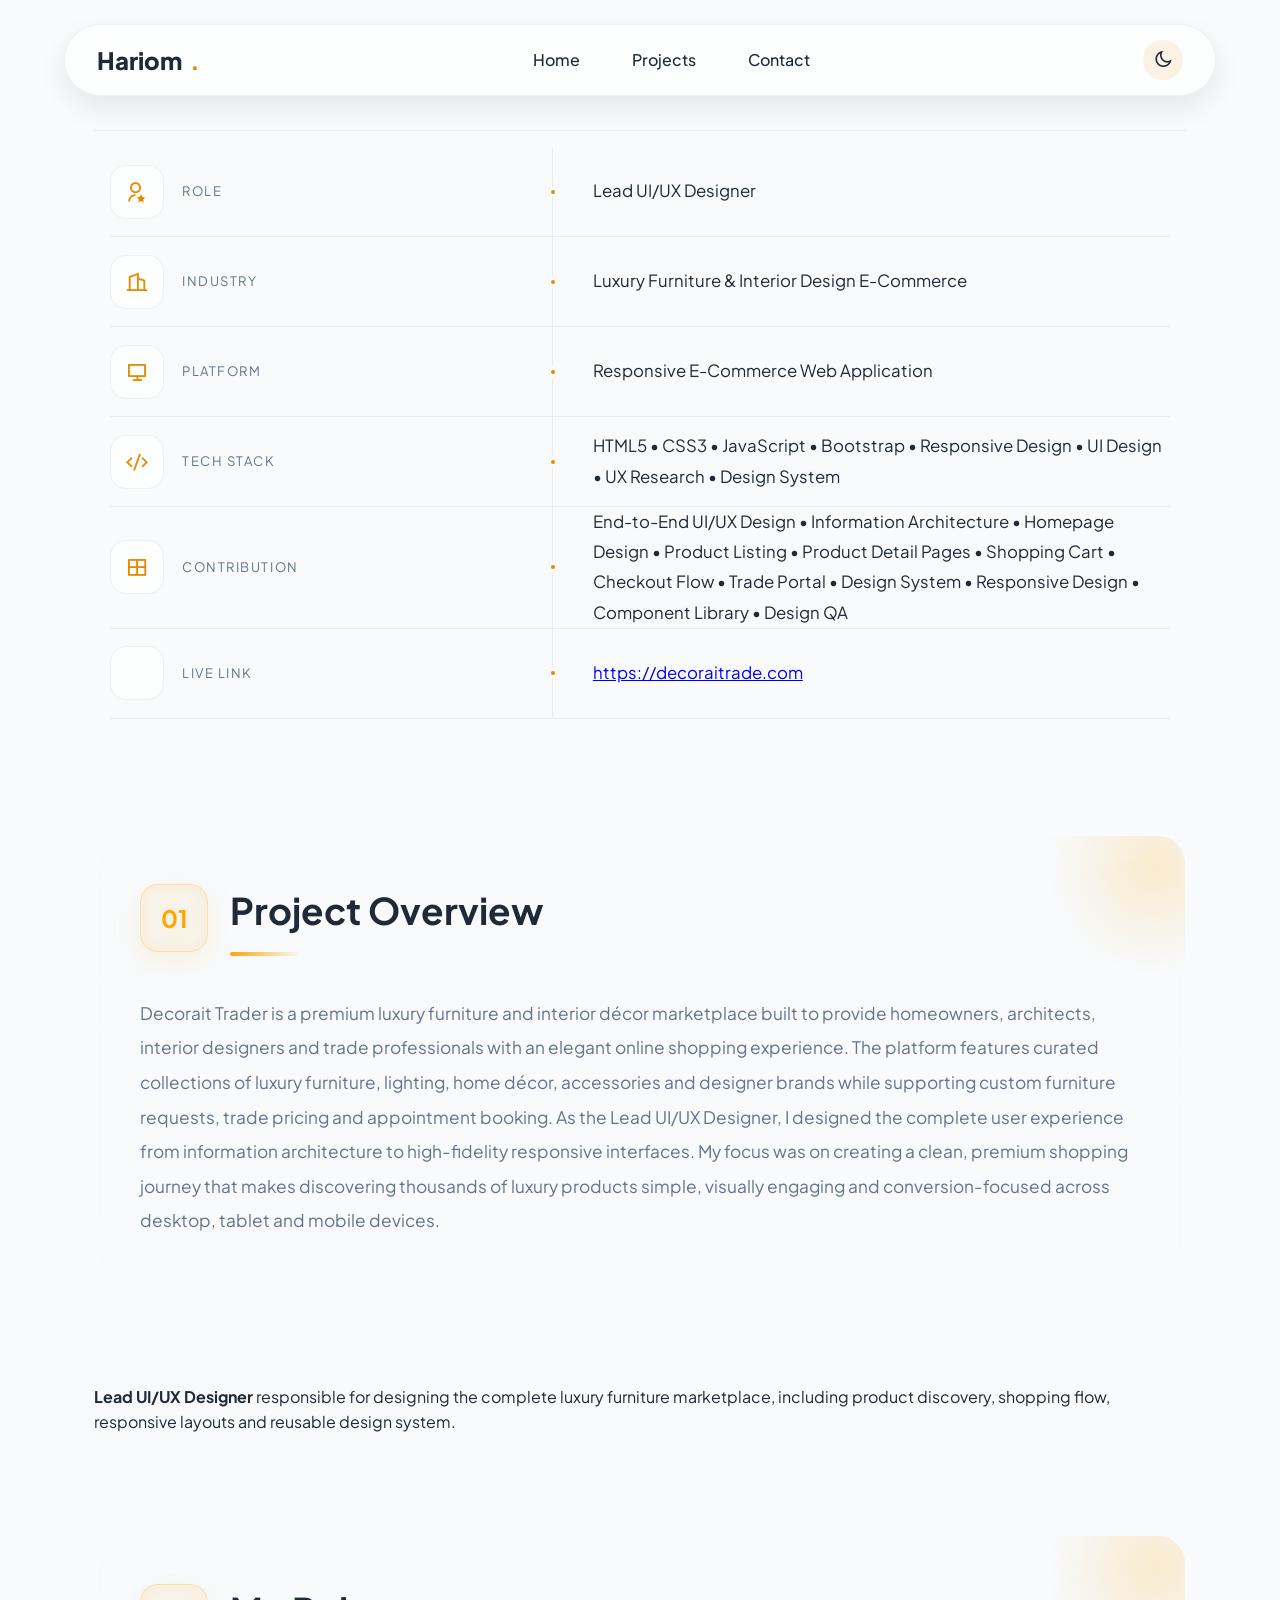
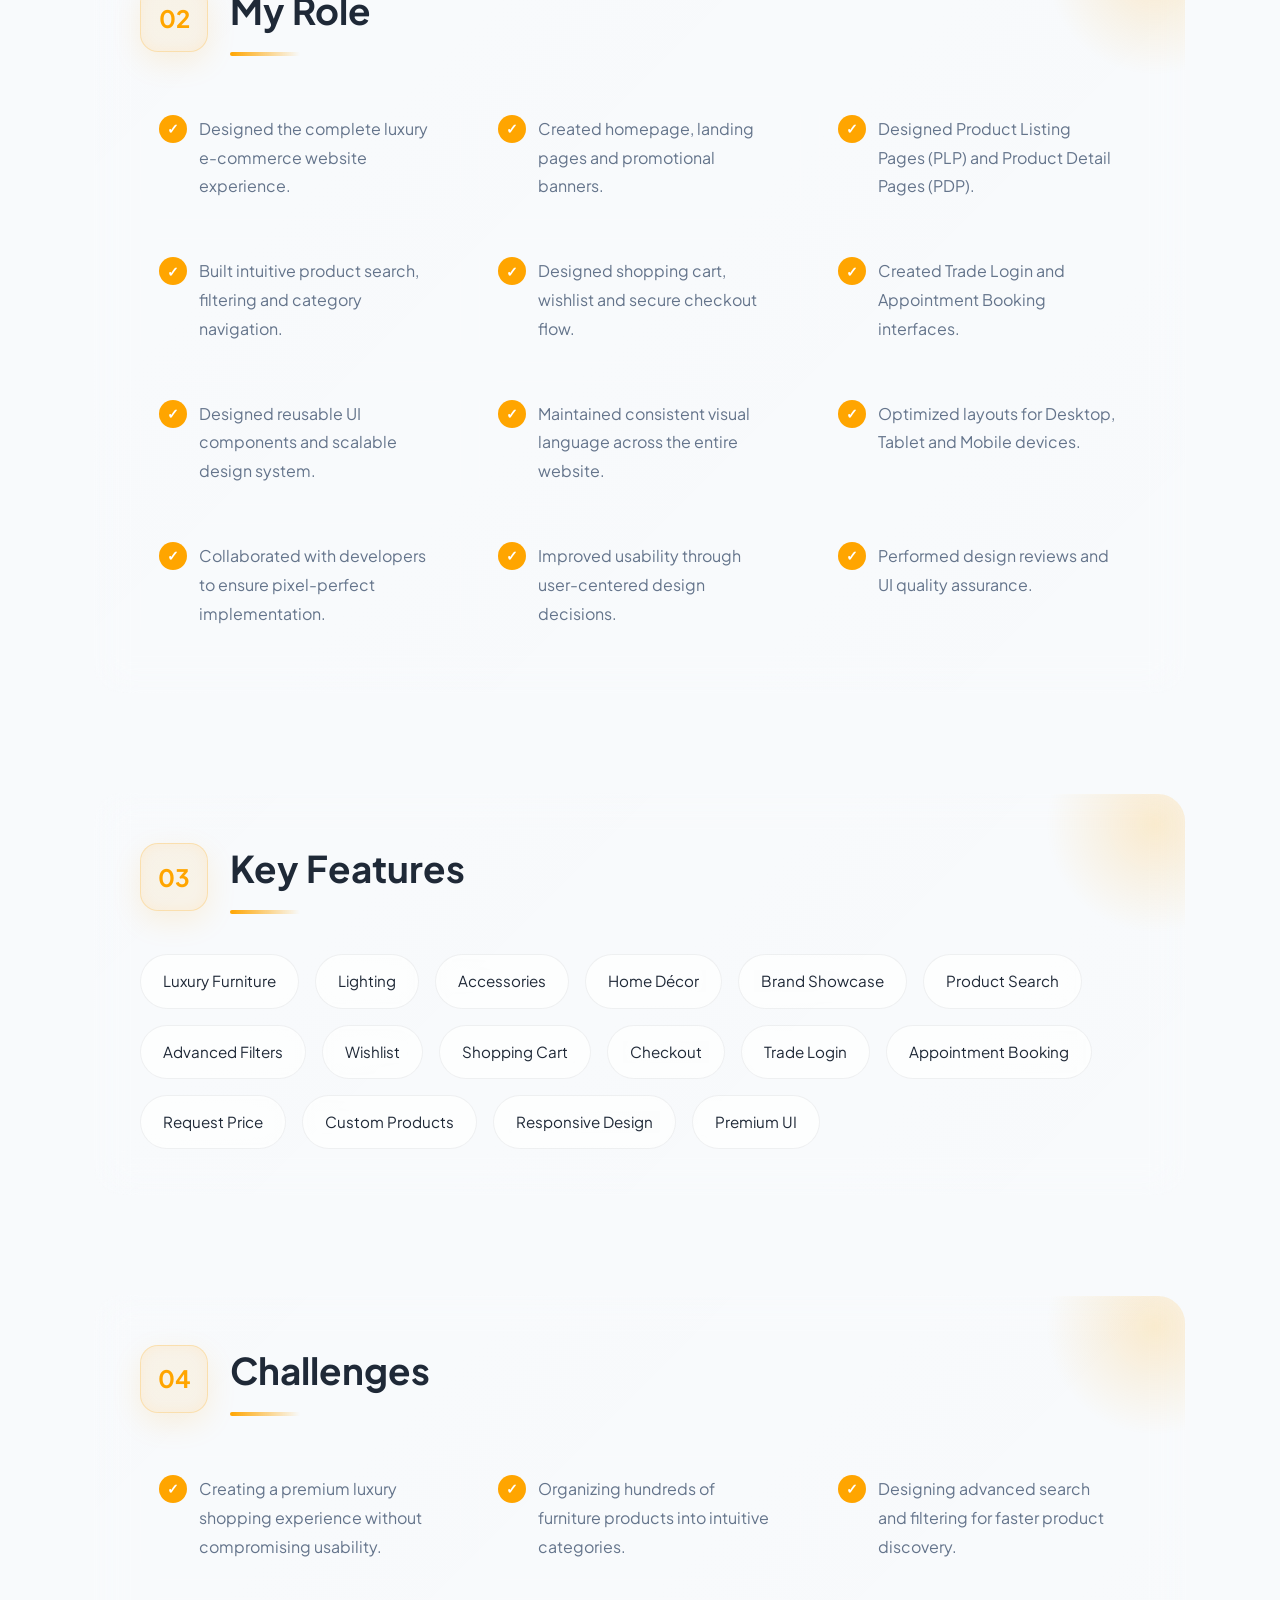
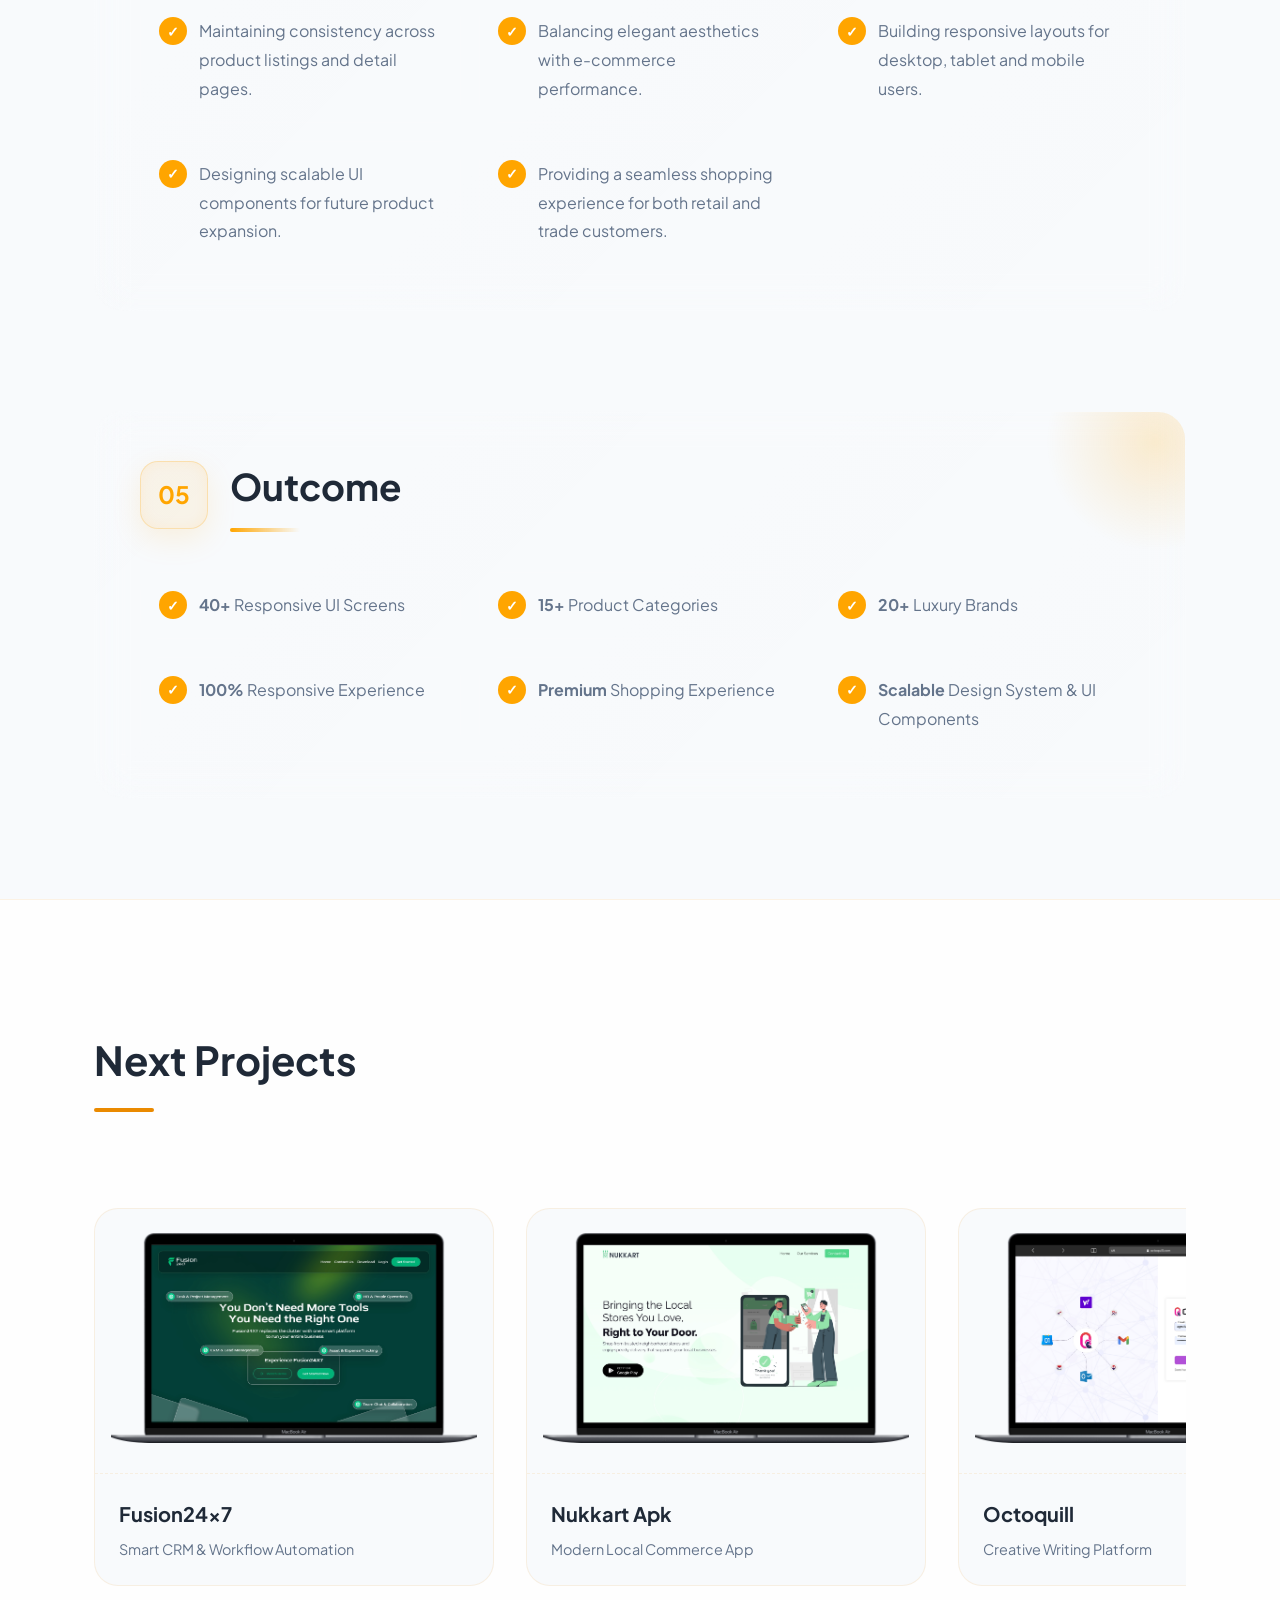
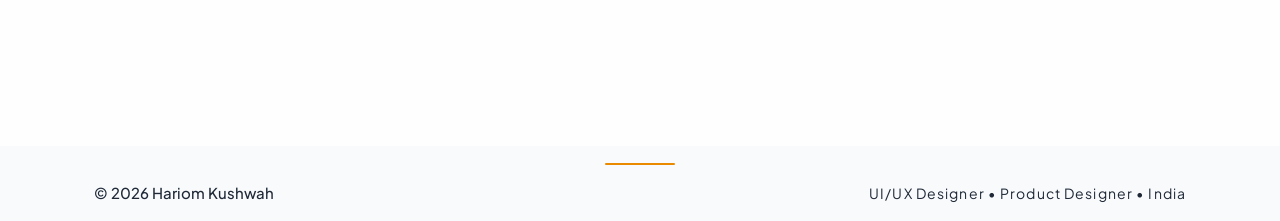
==== commit bb13ab7f: "case study enhance and favicon attach" ====
--- a/decoraitrade.html
+++ b/decoraitrade.html
@@ -7,6 +7,7 @@
     <title>Decorait Trader Case Study | Hariom Kushwah</title>
     <link href="https://unpkg.com/aos@2.3.1/dist/aos.css" rel="stylesheet">
     <link rel="stylesheet" href="remixicon/remixicon.css">
+     <link rel="icon" type="image/svg+xml" href="assets/favicon.svg">
     <link rel="stylesheet" href="style.css">
     <link rel="stylesheet" href="responsive.css">
 </head>
@@ -44,23 +45,6 @@
             </div>
         </div>
 
-        <!-- <div class="info-row">
-            <div class="info-left">
-                <div class="info-icon">
-                    <i class="ri-calendar-line"></i>
-                </div>
-                <span>Duration</span>
-            </div>
-
-            <div class="info-divider">
-                <span></span>
-            </div>
-
-            <div class="info-right">
-                2025 – 2026
-            </div>
-        </div> -->
-
         <div class="info-row">
             <div class="info-left">
                 <div class="info-icon">
@@ -127,6 +111,23 @@
                 End-to-End UI/UX Design • Information Architecture • Homepage Design • Product Listing • Product Detail Pages • Shopping Cart • Checkout Flow • Trade Portal • Design System • Responsive Design • Component Library • Design QA
             </div>
         </div>
+          <div class="info-row">
+                <div class="info-left">
+                    <div class="info-icon">
+                        <i class="ri-globe"></i>
+                    </div>
+                    <span>Live Link</span>
+                </div>
+
+                <div class="info-divider">
+                    <span></span>
+                </div>
+
+                <div class="info-right">
+                    <a href="https://decoraitrade.com">https://decoraitrade.com</a>
+                   
+                </div>
+            </div>
 
     </div>
 
@@ -298,7 +299,54 @@
 
     </section>
  </div>
-
+  <!-- Next Project Slider -->
+            <section class="next-project-section">
+                <div class="container">
+                    <div class="section-title" data-aos="fade-up">
+                        <h2>Next Projects</h2>
+                        <div class="line"></div>
+                    </div>
+                    <div class="next-slider-container">
+                          <a href="fusion24x7.html" class="next-card">
+                            <div class="next-card-img"><img src="assets/fusion24x7/Macbook-Air-fusion24x7.com.png"
+                                    alt="Nukkart">
+                            </div>
+                            <div class="next-card-info">
+                                <h4>Fusion24x7</h4>
+                                <p>Smart CRM & Workflow Automation </p>
+                            </div>
+                        </a>
+                        <a href="nukkart.html" class="next-card">
+                            <div class="next-card-img"><img src="assets/nukkart/Macbook-Air-www.nukkart.com.png"
+                                    alt="Nukkart">
+                            </div>
+                            <div class="next-card-info">
+                                <h4>Nukkart Apk</h4>
+                                <p>Modern Local Commerce App</p>
+                            </div>
+                        </a>
+                        <a href="octoquill.html" class="next-card">
+                            <div class="next-card-img"><img src="assets/octoquill/Macbook-Air-octoquill.com.png"
+                                    alt="Octoquill">
+                            </div>
+                            <div class="next-card-info">
+                                <h4>Octoquill</h4>
+                                <p>Creative Writing Platform</p>
+                            </div>
+                        </a>
+                         
+                        <a href="it-learning.html" class="next-card">
+                            <div class="next-card-img"><img src="assets/itlearning/Macbook-Air-itlearning.epizy.com.png"
+                                    alt="It learning institute">
+                            </div>
+                            <div class="next-card-info">
+                                <h4>IT Learning Institute</h4>
+                                <p>Educational institute website</p>
+                            </div>
+                        </a>
+                    </div>
+                </div>
+            </section>
     <footer class="footer">
         <div class="container">
 
--- a/style.css
+++ b/style.css
@@ -1,4 +1,43 @@
-@import url('https://fonts.googleapis.com/css2?family=Plus+Jakarta+Sans:wght@300;400;500;600;700;800&family=Outfit:wght@300;400;500;600;700;800&display=swap');
+@font-face {
+    font-family: "Open Sans";
+    src: url("assets/fonts/PlusJakartaSans-VariableFont_wght.ttf")
+         format("truetype");
+    font-weight: 100 900;
+    font-style: normal;
+    font-display: swap;
+}
+
+@font-face {
+    font-family: "Open Sans";
+    src: url("assets/fonts/PlusJakartaSans-Italic-VariableFont_wght.ttf")
+         format("truetype");
+    font-weight: 100 900;
+    font-style: italic;
+    font-display: swap;
+}
+
+* {
+    font-family: "Open Sans", sans-serif;
+}
+@font-face {
+    font-family: "remixicon";
+    src: url("remixicon/fonts/remixicon.woff2") format("woff2"),
+         url("remixicon/fonts/remixicon.woff") format("woff"),
+         url("remixicon/fonts/remixicon.ttf") format("truetype");
+    font-weight: normal;
+    font-style: normal;
+}
+
+[class^="ri-"],
+[class*=" ri-"] {
+    font-family: "remixicon" !important;
+    font-style: normal;
+    font-weight: normal;
+    font-variant: normal;
+    text-transform: none;
+    line-height: 1;
+    -webkit-font-smoothing: antialiased;
+}
 :root {
     /* ===== Refined Dark Theme ===== */
     --primary: #F59E0B;          /* Premium Amber */
@@ -40,10 +79,17 @@
     --shadow-md: 0 12px 28px rgba(15,23,42,.08);
     --shadow-lg: 0 18px 42px rgba(15,23,42,.12);
 }
+
 .text-ellipsis {
     overflow: hidden;
     white-space: nowrap;
     text-overflow: ellipsis;
+}
+.text-primary{
+    color: var(--primary);
+}
+.text-main{
+    color: var(--text-main);
 }
 /* Navbar Actions */
 .nav-actions {
@@ -201,13 +247,13 @@
     border-color: var(--primary);
 }
 .next-card-img {
-    height: 200px;
-    overflow: hidden;
+    width: 100%;
+    padding: 24px 16px;
+    border-bottom: 1px dashed var(--border);
 }
 .next-card-img img {
     width: 100%;
-    height: 100%;
-    object-fit: cover;
+    object-fit: contain;
 }
 .next-card-info {
     padding: 1.5rem;
@@ -440,7 +486,6 @@
 h3,
 h4,
 .font-display {
-    font-family: 'Outfit', sans-serif;
     font-weight: 700;
 }
 .container {
@@ -511,14 +556,14 @@
     display:block;
     padding:12px 22px;
     text-decoration:none;
-    color:#cbd5e1;
+    color:var(--text-main);
     font-weight:500;
     border-radius:30px;
     transition:.35s;
 }
 
 .nav-links a:hover{
-    color:#fff;
+    color:var(--primary);
 }
 
 /* Active Link */
@@ -555,24 +600,6 @@
 .logo span {
     color: var(--primary);
 }
-.nav-links {
-    display: flex;
-    gap: 2rem;
-    list-style: none;
-}
-.nav-links a {
-    text-decoration: none;
-    color: var(--text-main);
-    font-weight: 600;
-    font-size: 0.9rem;
-    opacity: 0.7;
-    transition: var(--transition);
-}
-.nav-links a:hover {
-    opacity: 1;
-    color: var(--primary);
-}
-
 .theme-toggle {
     background: none;
     border: none;
@@ -676,7 +703,6 @@
 .hero-btns {
     display: flex;
     gap: 1rem;
-    flex-wrap: wrap;
 }
 .btn {
     padding: 1rem 2rem;
@@ -872,6 +898,7 @@
     object-fit: contain;
     border-radius: 1rem;
     transition: .3s ease;
+    filter: grayscale(1);
 }
 .project-count {
     position: absolute;
@@ -889,11 +916,9 @@
     z-index: 2;
     transition: .5s ease;
 }
-.project-card:hover .project-img {
-    padding: 0;
-}
 .project-card:hover img {
-    transform: scale(1.05) rotate(2deg);
+    filter: grayscale(0);
+    transform: translateY(20px) scale(1.05);
 }
 .project-info {
     padding: 1rem;
@@ -907,6 +932,9 @@
 }
 .project-info .hero-btns a {
     padding: .75rem 1.5rem;
+    width: 100%;
+    text-align: center;
+    justify-content: center;
 }
 .project-info h3 {
     font-size: 1rem;
@@ -1086,6 +1114,7 @@
 .contact-content small{
 color:var(--text-muted);
 font-size:12px;
+display: none;
 }
 .contact-arrow{
 width:40px;
@@ -1450,7 +1479,7 @@
     }
 }
 /* =========================
-   CASE STUDY SECTION
+   Explore <i class="ri-eye-line"></i> SECTION
 ========================= */
 .case-section {
     position: relative;
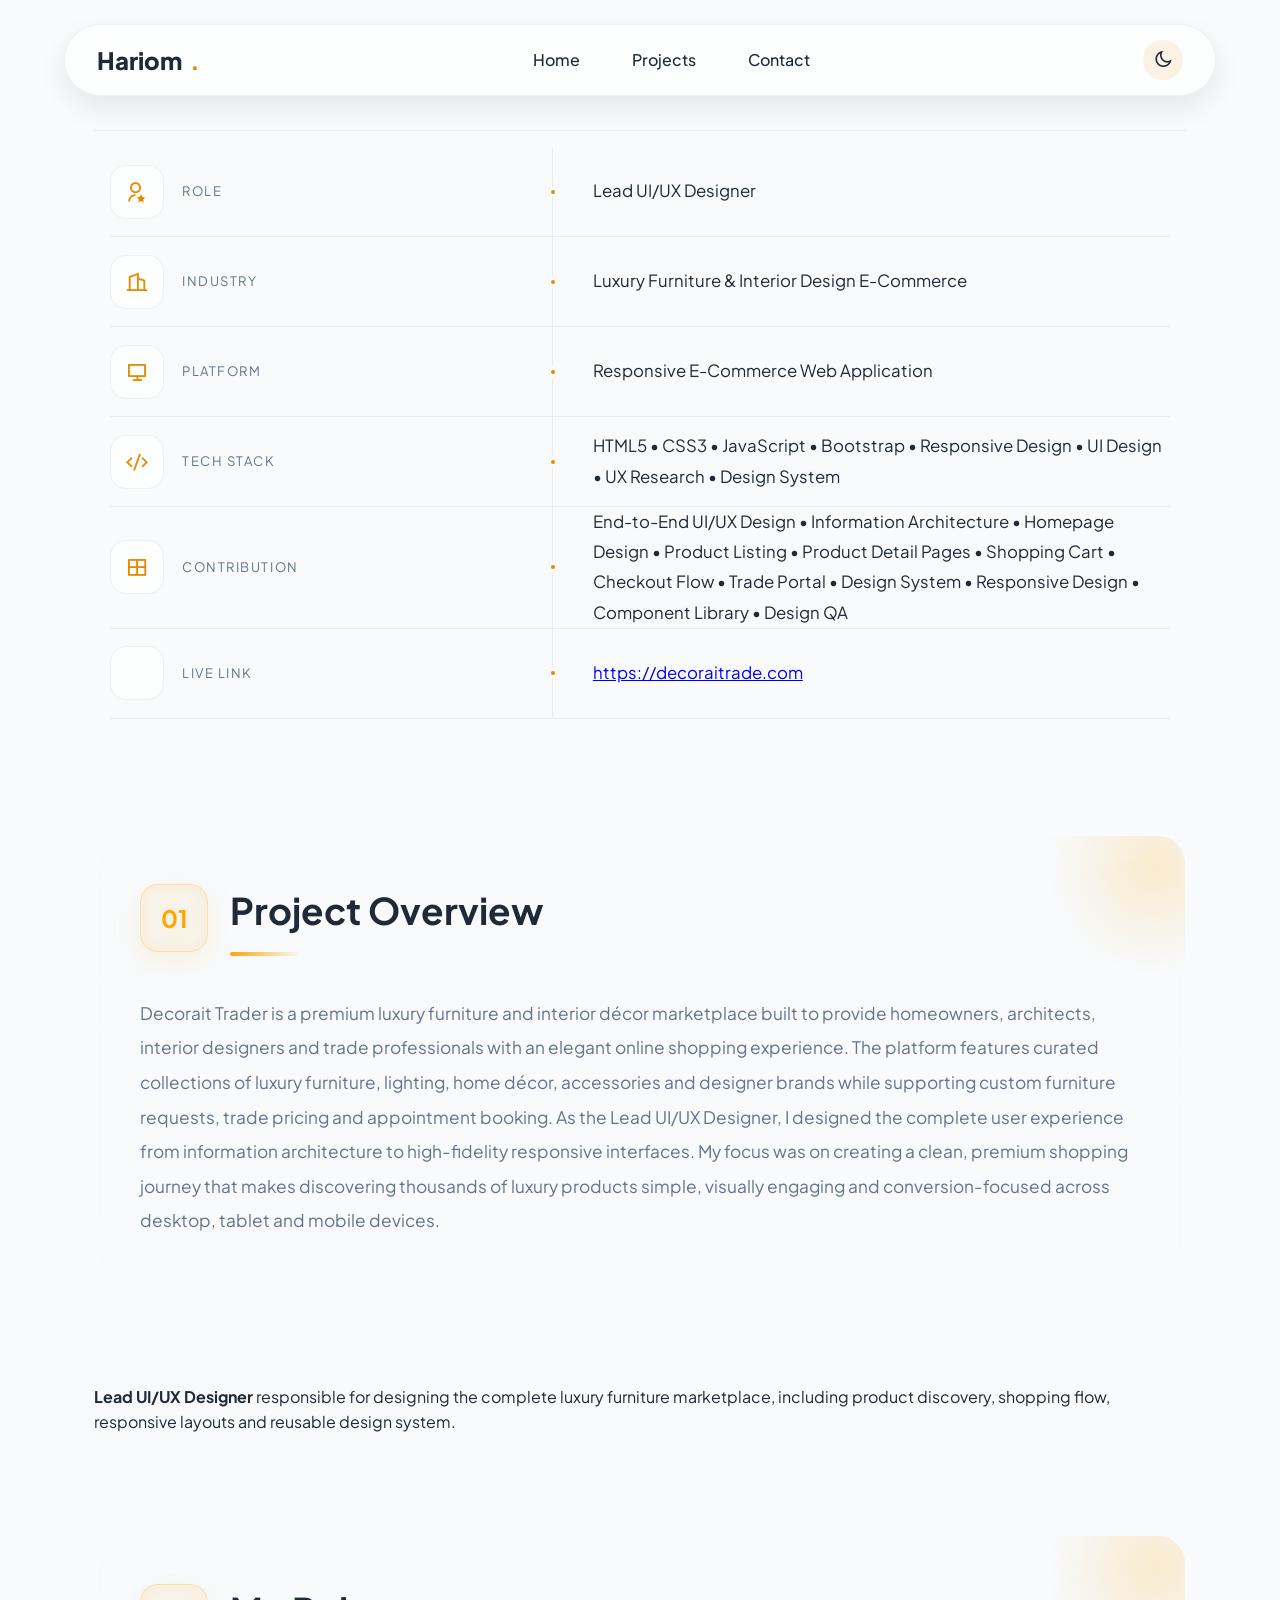
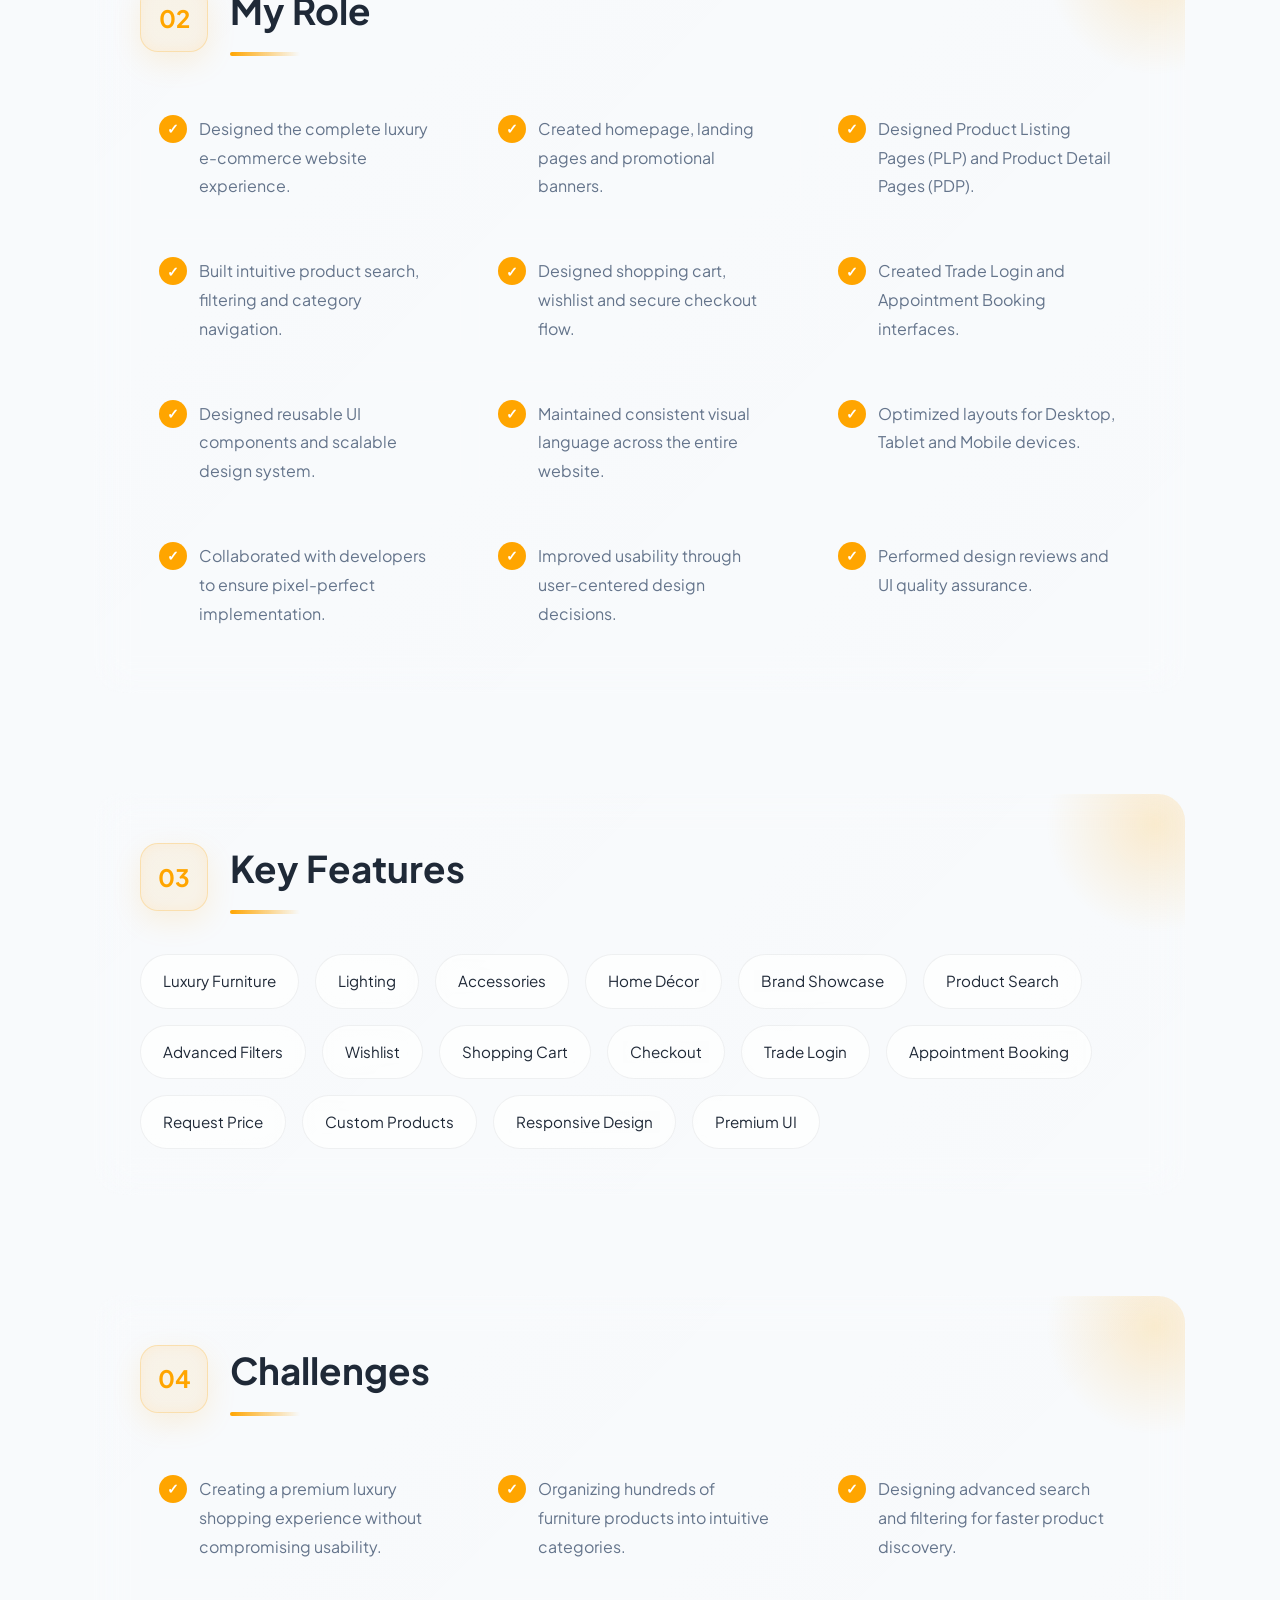
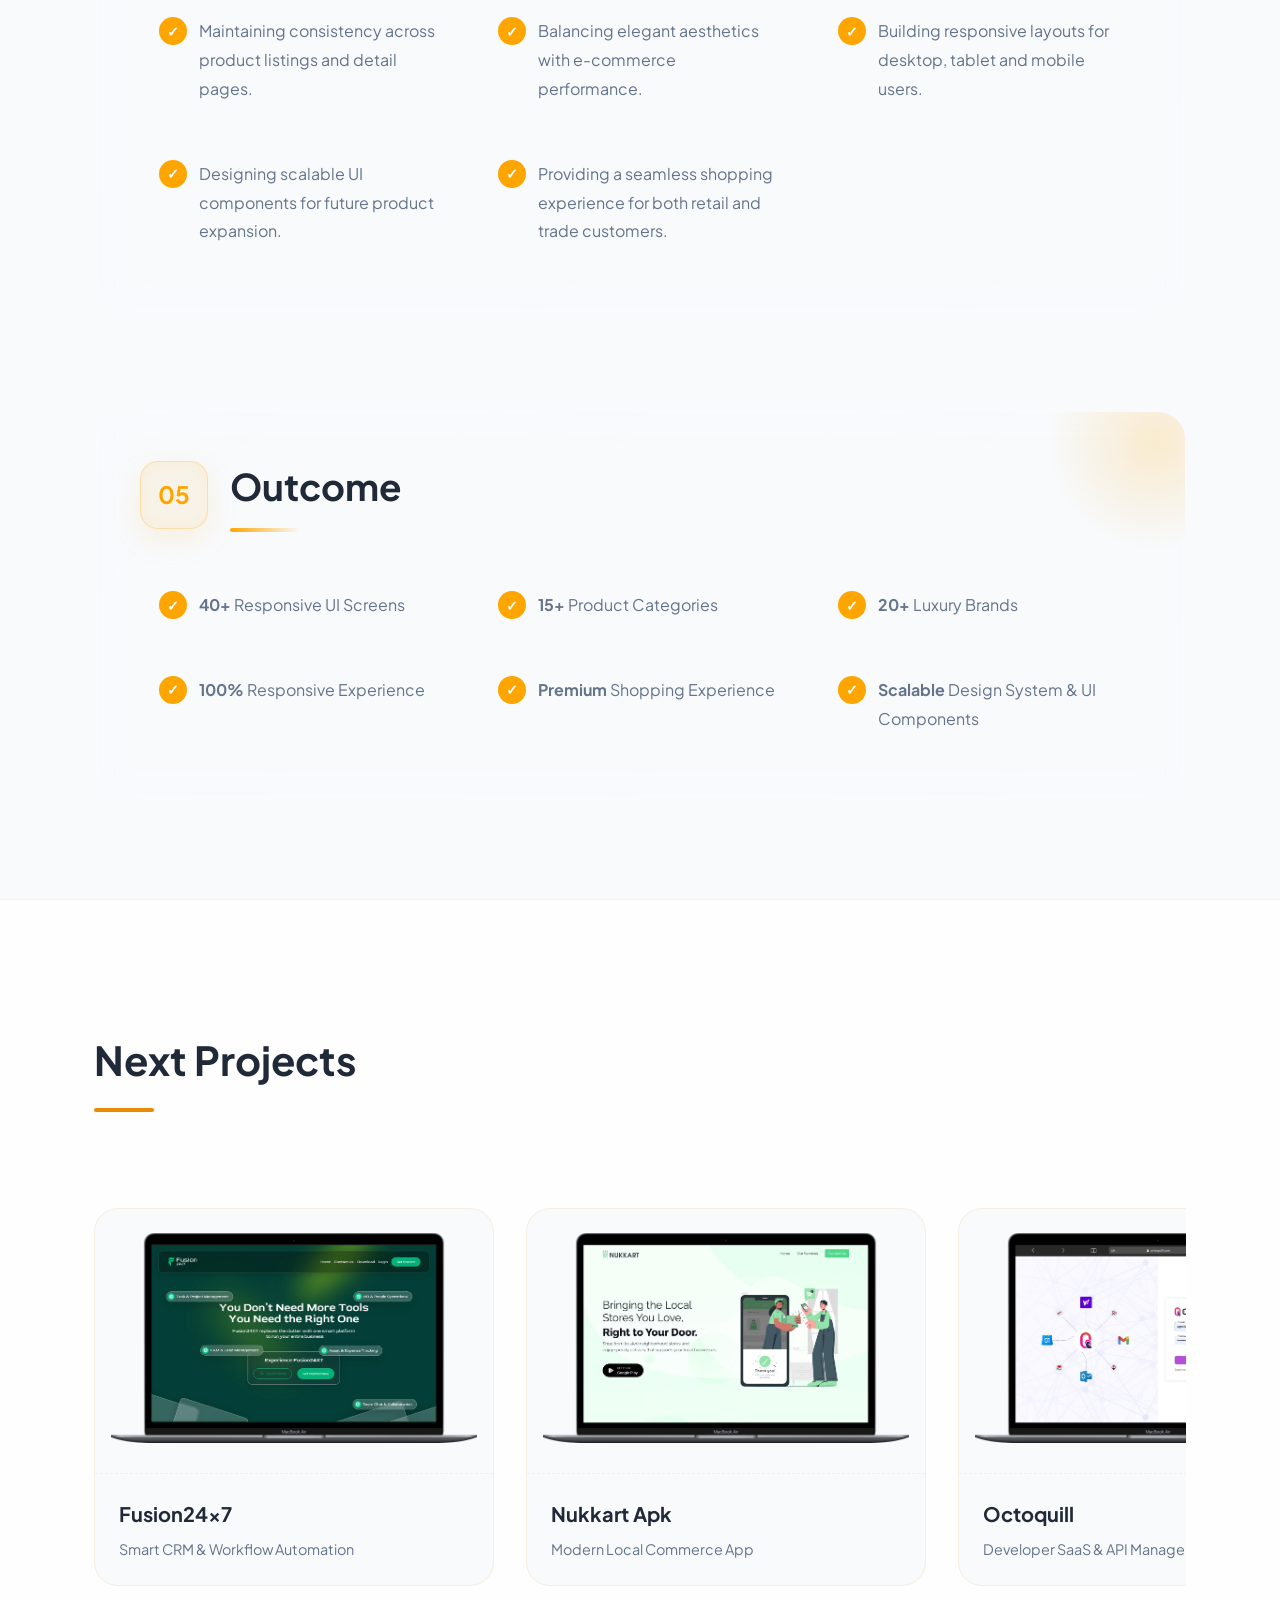
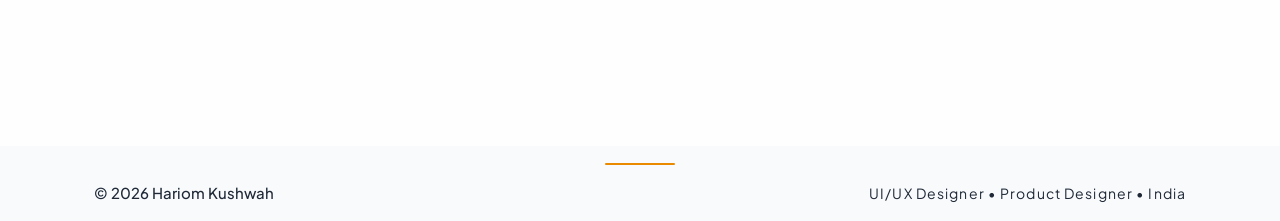
==== commit 6a498bc5: "octoquill detail update" ====
--- a/decoraitrade.html
+++ b/decoraitrade.html
@@ -331,7 +331,7 @@
                             </div>
                             <div class="next-card-info">
                                 <h4>Octoquill</h4>
-                                <p>Creative Writing Platform</p>
+                                <p>Developer SaaS & API Management Platform</p>
                             </div>
                         </a>
                          
--- a/style.css
+++ b/style.css
@@ -1479,7 +1479,7 @@
     }
 }
 /* =========================
-   Explore <i class="ri-eye-line"></i> SECTION
+   Details <i class="ri-eye-line"></i> SECTION
 ========================= */
 .case-section {
     position: relative;
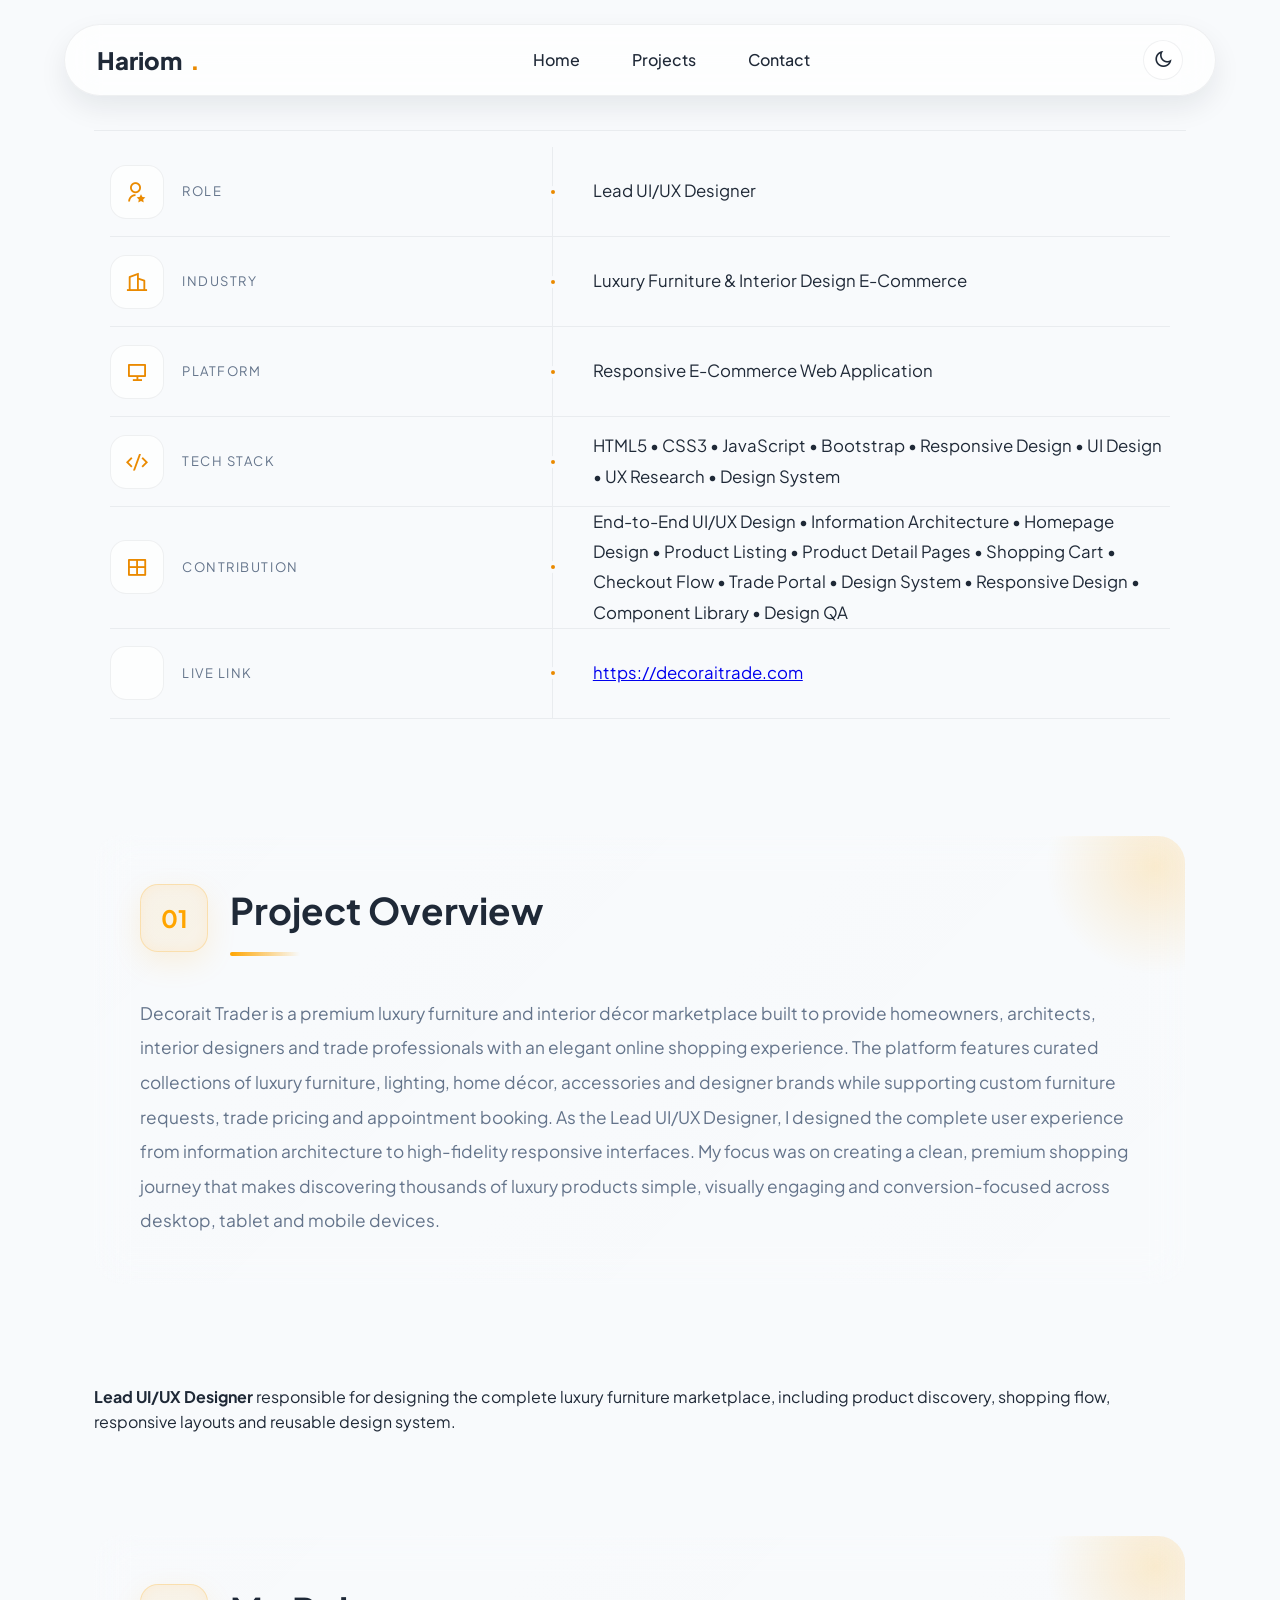
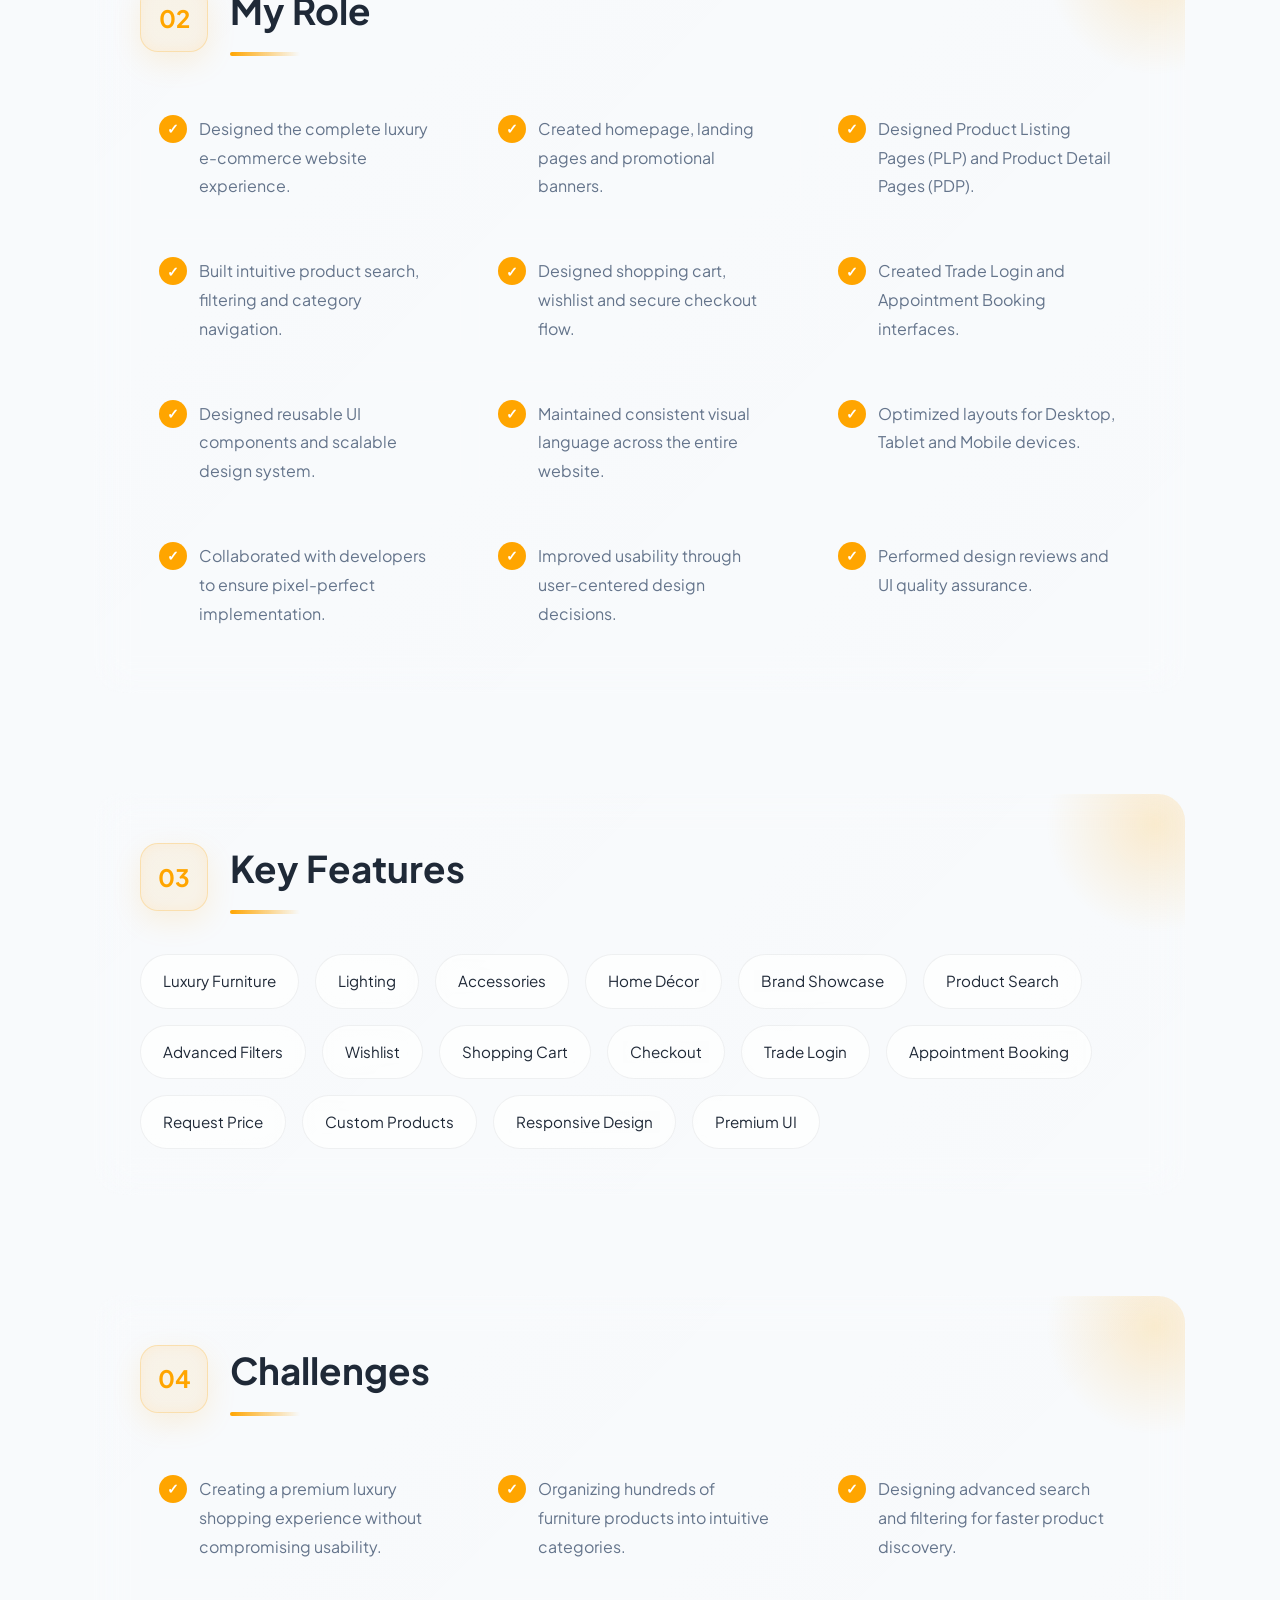
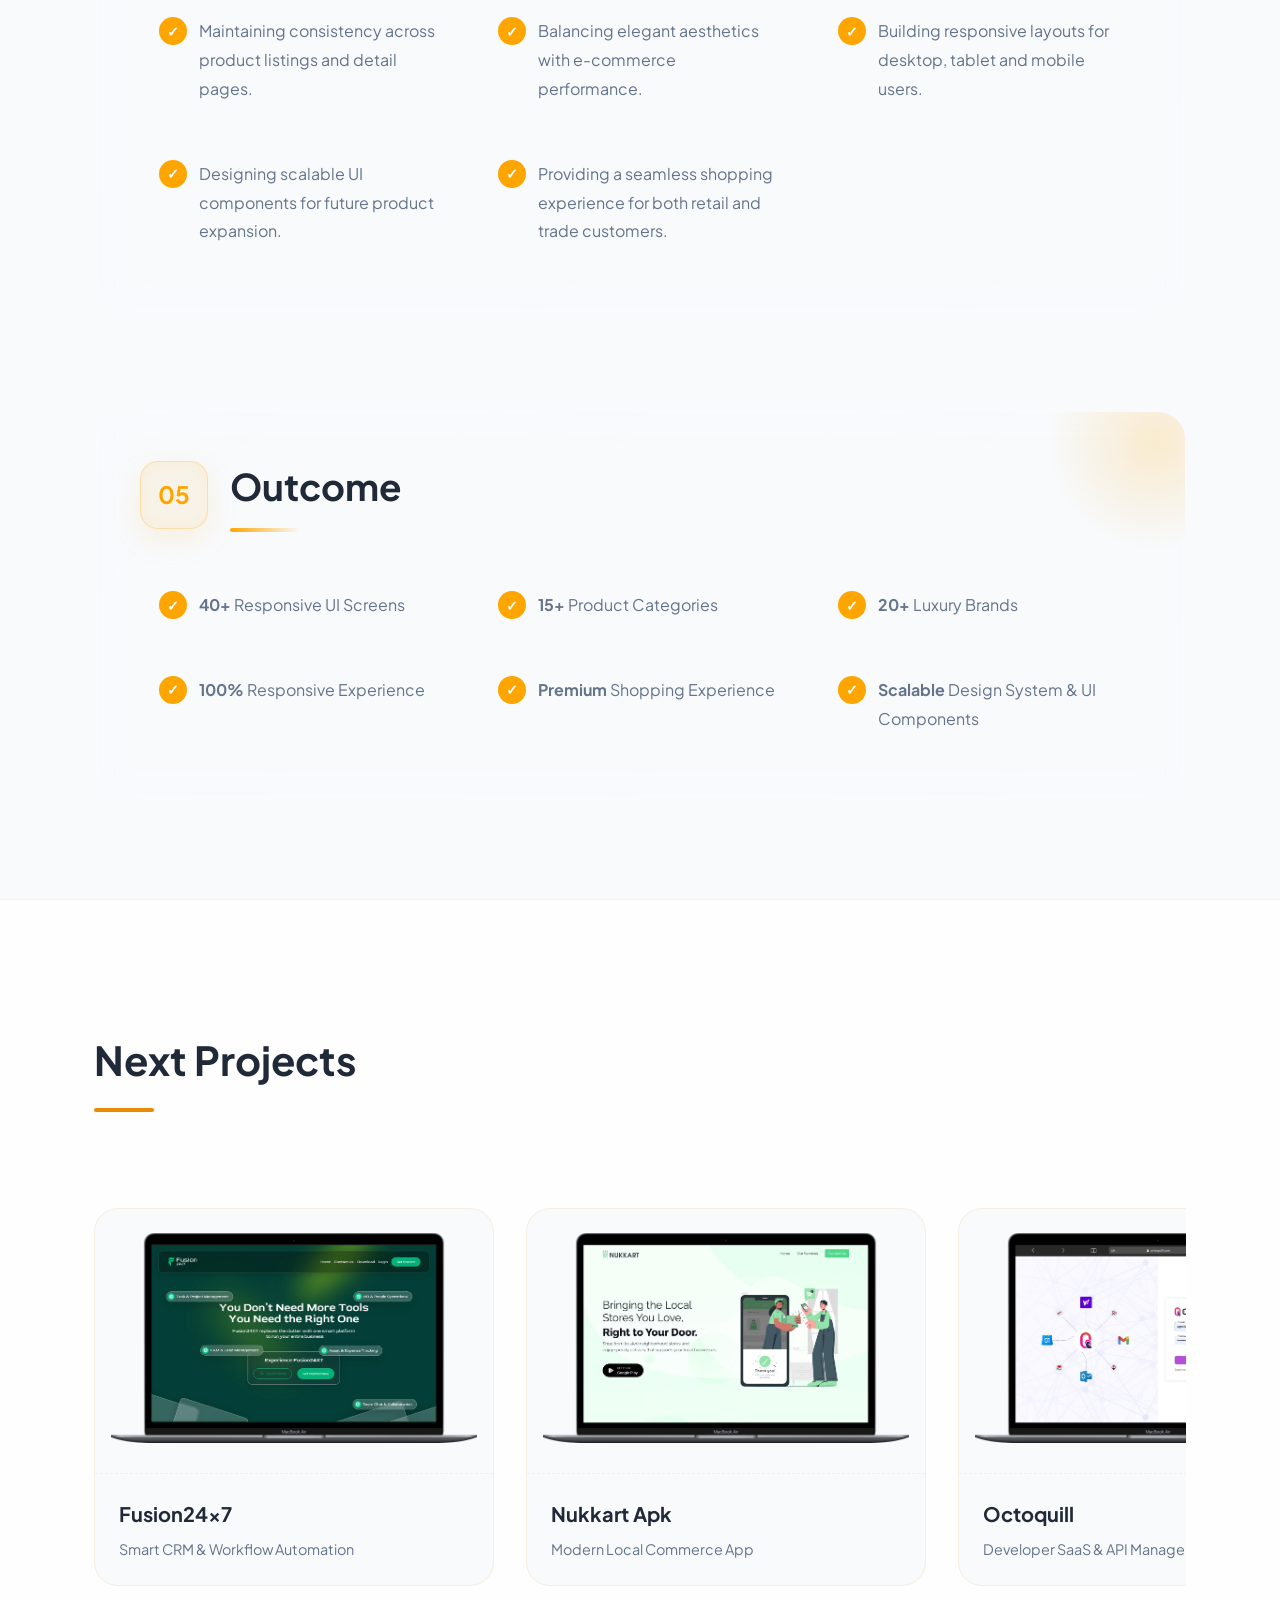
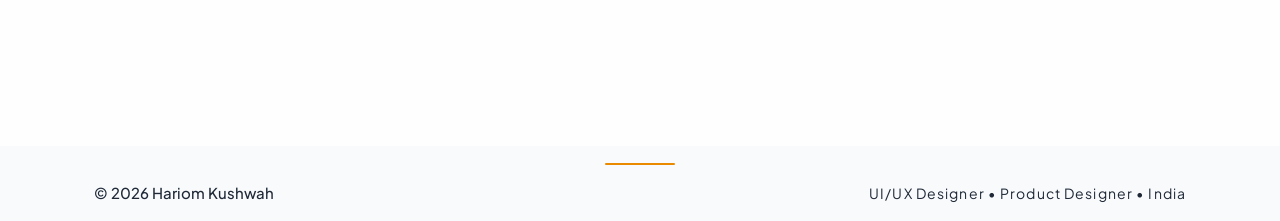
==== commit 67e0aaba: "responsive menu" ====
--- a/decoraitrade.html
+++ b/decoraitrade.html
@@ -20,8 +20,15 @@
             <li><a href="index.html">Home</a></li>
             <li><a href="index.html#projects">Projects</a></li>
             <li><a href="index.html#contact">Contact</a></li>
-        </ul>
-        <button id="theme-toggle" class="theme-toggle"><i class="ri-moon-line"></i></button>
+       </ul>
+  <div class="nav-actions">
+            <button id="theme-toggle" class="theme-toggle" aria-label="Toggle Theme">
+                <i class="ri-moon-line"></i>
+            </button>
+            <button class="menu-toggle" id="menu-toggle" aria-label="Toggle Menu">
+                <i class="ri-menu-3-line"></i>
+            </button>
+        </div>
     </nav>
 
     <!-- Cinematic Hero -->
--- a/style.css
+++ b/style.css
@@ -1,7 +1,6 @@
 @font-face {
     font-family: "Open Sans";
-    src: url("assets/fonts/PlusJakartaSans-VariableFont_wght.ttf")
-         format("truetype");
+    src: url("assets/fonts/PlusJakartaSans-VariableFont_wght.ttf") format("truetype");
     font-weight: 100 900;
     font-style: normal;
     font-display: swap;
@@ -9,8 +8,7 @@
 
 @font-face {
     font-family: "Open Sans";
-    src: url("assets/fonts/PlusJakartaSans-Italic-VariableFont_wght.ttf")
-         format("truetype");
+    src: url("assets/fonts/PlusJakartaSans-Italic-VariableFont_wght.ttf") format("truetype");
     font-weight: 100 900;
     font-style: italic;
     font-display: swap;
@@ -19,11 +17,12 @@
 * {
     font-family: "Open Sans", sans-serif;
 }
+
 @font-face {
     font-family: "remixicon";
     src: url("remixicon/fonts/remixicon.woff2") format("woff2"),
-         url("remixicon/fonts/remixicon.woff") format("woff"),
-         url("remixicon/fonts/remixicon.ttf") format("truetype");
+        url("remixicon/fonts/remixicon.woff") format("woff"),
+        url("remixicon/fonts/remixicon.ttf") format("truetype");
     font-weight: normal;
     font-style: normal;
 }
@@ -38,14 +37,17 @@
     line-height: 1;
     -webkit-font-smoothing: antialiased;
 }
+
 :root {
     /* ===== Refined Dark Theme ===== */
-    --primary: #F59E0B;          /* Premium Amber */
+    --primary: #F59E0B;
+    /* Premium Amber */
     --primary-dark: #D97706;
     --secondary: #F97316;
     --accent: #FDBA74;
-  --bg-light: #101827;
---bg-card: rgba(24, 34, 52, 0.82);
+    --bg-light: #101827;
+    --bg-white: #101826;
+    --bg-card: rgba(24, 34, 52, 0.82);
     /* Text */
     --text-main: #F8FAFC;
     --text-muted: #94A3B8;
@@ -59,8 +61,9 @@
     --shadow-sm: 0 6px 10px rgba(0, 0, 0, 0.12);
     --shadow-md: 0 12px 32px rgba(0, 0, 0, 0.18);
     --shadow-lg: 0 20px 48px rgba(0, 0, 0, 0.28);
-    --transition: all .4s cubic-bezier(.4,0,.2,1);
-}
+    --transition: all .4s cubic-bezier(.4, 0, .2, 1);
+}
+
 /* ===== Light Theme ===== */
 [data-theme="light"] {
     --primary: #EA8A00;
@@ -68,16 +71,17 @@
     --secondary: #F59E0B;
     --accent: #FFB74D;
     --bg-light: #F8FAFC;
-    --bg-card: rgba(255,255,255,.82);
+    --bg-card: rgba(255, 255, 255, .82);
+    --bg-white: #fff;
     --text-main: #1F2937;
     --text-muted: #64748B;
-    --border: rgba(234,138,0,.10);
-    --border-dark: rgba(234,138,0,.20);
-    --glass-bg: rgba(255,255,255,.72);
-    --glass-border: rgba(15,23,42,.06);
-    --shadow-sm: 0 4px 10px rgba(15,23,42,.05);
-    --shadow-md: 0 12px 28px rgba(15,23,42,.08);
-    --shadow-lg: 0 18px 42px rgba(15,23,42,.12);
+    --border: rgba(234, 138, 0, .10);
+    --border-dark: rgba(234, 138, 0, .20);
+    --glass-bg: rgba(255, 255, 255, .72);
+    --glass-border: rgba(15, 23, 42, .06);
+    --shadow-sm: 0 4px 10px rgba(15, 23, 42, .05);
+    --shadow-md: 0 12px 28px rgba(15, 23, 42, .08);
+    --shadow-lg: 0 18px 42px rgba(15, 23, 42, .12);
 }
 
 .text-ellipsis {
@@ -85,18 +89,22 @@
     white-space: nowrap;
     text-overflow: ellipsis;
 }
-.text-primary{
+
+.text-primary {
     color: var(--primary);
 }
-.text-main{
+
+.text-main {
     color: var(--text-main);
 }
+
 /* Navbar Actions */
 .nav-actions {
     display: flex;
     align-items: center;
     gap: 1rem;
 }
+
 .menu-toggle {
     display: none;
     background: none;
@@ -106,19 +114,23 @@
     cursor: pointer;
     transition: var(--transition);
 }
+
 .menu-toggle:hover {
     color: var(--primary);
 }
+
 @keyframes slideIn {
     from {
         opacity: 0;
         transform: translateX(100%);
     }
+
     to {
         opacity: 1;
         transform: translateX(0);
     }
 }
+
 /* Step-based Process Layout */
 .process-steps {
     display: grid;
@@ -126,6 +138,7 @@
     gap: 2rem;
     margin-top: 3rem;
 }
+
 .step-card {
     background: var(--bg-card);
     padding: 2.5rem;
@@ -134,10 +147,12 @@
     position: relative;
     transition: var(--transition);
 }
+
 .step-card:hover {
     transform: translateY(-5px);
     border-color: var(--primary);
 }
+
 .step-num {
     position: absolute;
     top: 1.5rem;
@@ -147,6 +162,7 @@
     opacity: 0.05;
     color: var(--primary);
 }
+
 /* UI Showcase Slider */
 .showcase-slider {
     position: relative;
@@ -156,19 +172,23 @@
     border-radius: 32px;
     box-shadow: var(--shadow-lg);
 }
+
 .slider-track {
     display: flex;
     transition: transform 0.6s cubic-bezier(0.23, 1, 0.32, 1);
 }
+
 .slide {
     min-width: 100%;
     aspect-ratio: 16/9;
 }
+
 .slide img {
     width: 100%;
     height: 100%;
     object-fit: cover;
 }
+
 .slider-controls {
     position: absolute;
     bottom: 2rem;
@@ -179,6 +199,7 @@
     gap: 1.5rem;
     z-index: 10;
 }
+
 .slider-btn {
     width: 50px;
     height: 50px;
@@ -193,14 +214,17 @@
     cursor: pointer;
     transition: var(--transition);
 }
+
 .slider-btn:hover {
     background: var(--primary);
     color: white;
 }
+
 .slider-dots {
     display: flex;
     gap: 0.5rem;
 }
+
 .dot {
     width: 8px;
     height: 8px;
@@ -209,17 +233,20 @@
     cursor: pointer;
     transition: var(--transition);
 }
+
 .dot.active {
     width: 24px;
     border-radius: 10px;
     background: var(--primary);
 }
+
 /* Next Project Slider (Bottom) */
 .next-project-section {
     padding: 8rem 0;
     background: var(--bg-card);
     border-top: 1px solid var(--border);
 }
+
 .next-slider-container {
     display: flex;
     gap: 2rem;
@@ -228,9 +255,11 @@
     scroll-snap-type: x mandatory;
     scrollbar-width: none;
 }
+
 .next-slider-container::-webkit-scrollbar {
     display: none;
 }
+
 .next-card {
     min-width: 400px;
     background: var(--bg-light);
@@ -242,36 +271,44 @@
     text-decoration: none;
     color: inherit;
 }
+
 .next-card:hover {
     transform: scale(1.02);
     border-color: var(--primary);
 }
+
 .next-card-img {
     width: 100%;
     padding: 24px 16px;
     border-bottom: 1px dashed var(--border);
 }
+
 .next-card-img img {
     width: 100%;
     object-fit: contain;
 }
+
 .next-card-info {
     padding: 1.5rem;
 }
+
 .next-card-info h4 {
     font-size: 1.25rem;
     margin-bottom: 0.5rem;
 }
+
 .next-card-info p {
     color: var(--text-muted);
     font-size: 0.9rem;
 }
+
 /* Flex Layouts */
 .flex-container {
     display: flex;
     flex-wrap: wrap;
     gap: 2rem;
 }
+
 .hero-flex {
     display: flex;
     align-items: center;
@@ -280,9 +317,11 @@
     min-height: 80vh;
     padding-bottom: 20px;
 }
+
 .hero-content {
     flex: 1.2;
 }
+
 .hero-image-container {
     flex: 0.8;
     position: relative;
@@ -290,6 +329,7 @@
     justify-content: end;
     align-items: center;
 }
+
 /* Hero Image Hover Effect - Waving Overlay */
 .hero-image-wrapper {
     position: relative;
@@ -300,6 +340,7 @@
     z-index: 2;
     border-radius: 20px;
 }
+
 /* Orange panel behind */
 .hero-image-wrapper-before {
     position: absolute;
@@ -314,19 +355,23 @@
     box-shadow: var(--shadow-lg);
     border-radius: 20px;
 }
+
 .hero-image-wrapper-before.after {
     top: -16px;
     left: -16px;
     background-color: #fff;
 }
+
 .hero-image-wrapper:hover .hero-image-wrapper-before {
     top: 0;
     left: 0;
 }
+
 .hero-image-wrapper:hover .hero-image-wrapper-before.after {
     top: 0;
     left: 0;
 }
+
 .work-badge {
     position: absolute;
     top: 20px;
@@ -343,6 +388,7 @@
     box-shadow: 0 4px 15px rgba(0, 0, 0, .2);
     pointer-events: none;
 }
+
 .image-box-hero {
     height: 100%;
     width: 100%;
@@ -350,6 +396,7 @@
     position: relative;
     border-radius: 20px;
 }
+
 .hero-image-wrapper img {
     width: 100%;
     height: 100%;
@@ -358,17 +405,21 @@
     box-shadow: var(--shadow-lg);
     border-radius: 20px;
 }
+
 .hero-image-wrapper:hover img {
     transform: scale(1.08);
 }
+
 @keyframes imageZoom {
     from {
         transform: scale(1);
     }
+
     to {
         transform: scale(1.08);
     }
 }
+
 .hero-overlay {
     position: absolute;
     inset: 0;
@@ -387,14 +438,17 @@
         clip-path 0.7s cubic-bezier(.23, 1, .32, 1),
         opacity 0.4s ease;
 }
+
 .hero-image-wrapper:hover .hero-overlay {
     opacity: 1;
     clip-path: circle(150% at 0 0);
 }
+
 .hero-image-wrapper:hover img {
     transform: scale(1);
     filter: blur(2px) brightness(0.7);
 }
+
 .hire-btn {
     padding: 0.8rem 2rem;
     background: white;
@@ -407,10 +461,12 @@
     transition: var(--transition);
     box-shadow: var(--shadow-lg);
 }
+
 .hero-image-wrapper:hover .hire-btn {
     transform: translateY(0);
     opacity: 1;
 }
+
 /* Skills Image Styling */
 .skill-img {
     width: 60px;
@@ -418,12 +474,14 @@
     object-fit: contain;
     margin-bottom: 1rem;
 }
+
 .skills-flex {
     display: flex;
     flex-wrap: wrap;
     gap: 1.5rem;
     justify-content: center;
 }
+
 .skill-item {
     flex: 1 1 180px;
     max-width: 220px;
@@ -435,6 +493,7 @@
     border: 1px solid var(--glass-border);
     transition: var(--transition);
 }
+
 .skill-icon-glass {
     width: 80px;
     height: 80px;
@@ -450,6 +509,7 @@
     position: relative;
     transition: var(--transition);
 }
+
 .skill-icon-glass::after {
     content: '';
     position: absolute;
@@ -457,6 +517,7 @@
     border-radius: 24px;
     pointer-events: none;
 }
+
 .skill-icon-glass i {
     font-size: 2.8rem;
     background: linear-gradient(135deg, var(--primary), var(--secondary));
@@ -464,15 +525,18 @@
     -webkit-text-fill-color: transparent;
     filter: drop-shadow(0 2px 4px rgba(0, 0, 0, 0.1));
 }
+
 * {
     margin: 0;
     padding: 0;
     box-sizing: border-box;
 }
+
 html {
     scroll-behavior: smooth;
     overflow-x: hidden;
 }
+
 body {
     background-color: var(--bg-light);
     color: var(--text-main);
@@ -481,6 +545,7 @@
     overflow-x: hidden;
     transition: background-color 0.5s ease;
 }
+
 h1,
 h2,
 h3,
@@ -488,12 +553,14 @@
 .font-display {
     font-weight: 700;
 }
+
 .container {
     max-width: 1200px;
     margin: 0 auto;
     padding: 0 1.5rem;
     width: 100%;
 }
+
 /* Glassmorphism Navbar */
 .navbar {
     position: fixed;
@@ -515,6 +582,7 @@
     box-shadow: var(--shadow-md);
     transition: var(--transition);
 }
+
 .navbar.scrolled {
     top: 0;
     width: 100%;
@@ -524,70 +592,72 @@
     border-left: none;
     border-right: none;
 }
+
 /* Navbar */
 
-.logo{
-    color:#fff;
-    text-decoration:none;
-    font-size:1.5rem;
-    font-weight:700;
-}
-
-.logo span{
-    color:#ff9800;
-}
-
-.nav-links{
-    position:relative;
-    display:flex;
-    list-style:none;
-    gap:8px;
-    padding:5px;
-    margin:0;
-}
-
-.nav-links li{
-    position:relative;
-    z-index:2;
-}
-
-.nav-links a{
-    position:relative;
-    display:block;
-    padding:12px 22px;
-    text-decoration:none;
-    color:var(--text-main);
-    font-weight:500;
-    border-radius:30px;
-    transition:.35s;
-}
-
-.nav-links a:hover{
-    color:var(--primary);
+.logo {
+    color: #fff;
+    text-decoration: none;
+    font-size: 1.5rem;
+    font-weight: 700;
+}
+
+.logo span {
+    color: #ff9800;
+}
+
+.nav-links {
+    position: relative;
+    display: flex;
+    list-style: none;
+    gap: 8px;
+    padding: 5px;
+    margin: 0;
+}
+
+.nav-links li {
+    position: relative;
+    z-index: 2;
+}
+
+.nav-links a {
+    position: relative;
+    display: block;
+    padding: 12px 22px;
+    text-decoration: none;
+    color: var(--text-main);
+    font-weight: 500;
+    border-radius: 30px;
+    transition: .35s;
+}
+
+.nav-links a:hover {
+    color: var(--primary);
 }
 
 /* Active Link */
-.nav-links a.active{
-    color:#fff;
+.nav-links a.active {
+    color: #fff;
 }
 
 /* Sliding Background */
-.nav-indicator{
-    position:absolute;
-    left:0;
-    top:5px;
-    height:calc(100% - 10px);
-    width:0;
-    background:linear-gradient(135deg,#ff9800,#ff6b00);
-    border-radius:30px;
+.nav-indicator {
+    position: absolute;
+    left: 0;
+    top: 5px;
+    height: calc(100% - 10px);
+    width: 0;
+    background: linear-gradient(135deg, #ff9800, #ff6b00);
+    border-radius: 30px;
     transition:
-        left .45s cubic-bezier(.22,1,.36,1),
-        width .45s cubic-bezier(.22,1,.36,1);
-    z-index:1;
+        left .45s cubic-bezier(.22, 1, .36, 1),
+        width .45s cubic-bezier(.22, 1, .36, 1);
+    z-index: 1;
     box-shadow:
-        0 8px 20px rgba(255,152,0,.35),
-        inset 0 1px 1px rgba(255,255,255,.3);
-}
+        0 8px 20px rgba(255, 152, 0, .35),
+        inset 0 1px 1px rgba(255, 255, 255, .3);
+}
+
 .logo {
     font-size: 1.5rem;
     font-weight: 800;
@@ -597,13 +667,16 @@
     align-items: center;
     gap: 0.5rem;
 }
+
 .logo span {
     color: var(--primary);
 }
+
 .theme-toggle {
     background: none;
     border: none;
     cursor: pointer;
+    background: var(--glass-bg);
     color: var(--text-main);
     font-size: 1.2rem;
     display: flex;
@@ -612,8 +685,14 @@
     width: 40px;
     height: 40px;
     border-radius: 50%;
-    background: var(--border);
     transition: var(--transition);
+    border: 1px solid var(--glass-border);
+}
+
+.theme-toggle:hover {
+    color: var(--primary);
+    border-color: var(--border-dark);
+    background: var(--bg-card);
 }
 
 /* Hero Section */
@@ -625,6 +704,7 @@
     position: relative;
     overflow: hidden;
 }
+
 .hero-bg-blobs {
     position: absolute;
     inset: 0;
@@ -634,6 +714,7 @@
         linear-gradient(90deg, rgba(96, 96, 114, 0.08) 1px, transparent 1px);
     background-size: 80px 80px;
 }
+
 .blob {
     position: absolute;
     filter: blur(80px);
@@ -641,6 +722,7 @@
     opacity: 0.15;
     animation: float 20s infinite alternate;
 }
+
 .blob-1 {
     width: 400px;
     height: 400px;
@@ -648,6 +730,7 @@
     top: -100px;
     right: -100px;
 }
+
 .blob-2 {
     width: 300px;
     height: 300px;
@@ -656,17 +739,21 @@
     left: -50px;
     animation-delay: -5s;
 }
+
 @keyframes float {
     0% {
         transform: translate(0, 0) scale(1);
     }
+
     100% {
         transform: translate(50px, 50px) scale(1.1);
     }
 }
+
 .hero-content {
     max-width: 800px;
 }
+
 .hero-tag {
     display: inline-block;
     padding: 0.5rem 1.2rem;
@@ -681,12 +768,14 @@
     box-shadow: var(--shadow-lg);
     border: 1px solid rgba(255, 255, 255, 0.2);
 }
+
 .hero h1 {
     font-size: clamp(3rem, 8vw, 5.5rem);
     line-height: 1.1;
     margin-bottom: 1.5rem;
     color: var(--text-main);
 }
+
 .hero h1 span {
     background: linear-gradient(to right, var(--primary), var(--accent));
     -webkit-background-clip: text;
@@ -694,16 +783,19 @@
     font-size: 24px;
     font-family: cursive;
 }
+
 .hero p {
     font-size: 1.25rem;
     color: var(--text-muted);
     margin-bottom: 2.5rem;
     max-width: 600px;
 }
+
 .hero-btns {
     display: flex;
     gap: 1rem;
 }
+
 .btn {
     padding: 1rem 2rem;
     border-radius: 100px;
@@ -716,54 +808,65 @@
     cursor: pointer;
     border: none;
 }
+
 .btn-primary {
     background: var(--primary);
     color: white;
     box-shadow: 0 10px 20px -5px rgba(14, 165, 233, 0.4);
 }
+
 .btn-primary:hover {
     background: var(--primary-dark);
     transform: translateY(-3px);
     box-shadow: 0 15px 30px -5px rgba(14, 165, 233, 0.5);
 }
+
 .btn-outline {
     background: transparent;
     border: 2px solid var(--border);
     color: var(--text-main);
 }
+
 .btn-outline:hover {
     border-color: var(--primary);
     color: var(--primary);
     transform: translateY(-3px);
 }
+
 /* Section Styling */
 .section {
     padding: 100px 0;
 }
+
 .section-title {
     margin-bottom: 4rem;
 }
+
 .section-title h2 {
     font-size: 2.5rem;
     margin-bottom: 1rem;
 }
+
 .section-title .line {
     width: 60px;
     height: 4px;
     background: var(--primary);
     border-radius: 10px;
 }
+
 .section-title-subtext {
     color: var(--primary);
     font-size: 18px;
     font-weight: 400;
 }
+
 /* Skills Grid */
 .skills-grid {
     display: grid;
     grid-template-columns: repeat(auto-fill, minmax(150px, 1fr));
     gap: 1.5rem;
 }
+
 .skill-item {
     background: var(--bg-card);
     padding: 1.5rem;
@@ -776,20 +879,24 @@
     justify-content: center;
     flex-direction: column;
 }
+
 .skill-item:hover {
     transform: translateY(-5px);
     border-color: var(--primary);
     box-shadow: var(--shadow-md);
 }
+
 .skill-item i {
     font-size: 2rem;
     color: var(--primary);
     display: block;
 }
+
 .skill-item span {
     font-weight: 600;
     font-size: 0.9rem;
 }
+
 /* Projects Grid */
 /*==========================
     PROJECT TABS
@@ -809,6 +916,7 @@
     overflow: hidden;
     box-shadow: var(--shadow-lg);
 }
+
 .project-tabs::before {
     content: "";
     position: absolute;
@@ -820,14 +928,17 @@
             transparent);
     animation: shine 6s linear infinite;
 }
+
 @keyframes shine {
     from {
         transform: translateX(-120%);
     }
+
     to {
         transform: translateX(120%);
     }
 }
+
 .project-tab {
     position: relative;
     z-index: 2;
@@ -844,9 +955,11 @@
     gap: 10px;
     transition: .35s;
 }
+
 .project-tab:hover {
     color: var(--primary);
 }
+
 .project-tab.active {
     background: linear-gradient(135deg,
             var(--primary),
@@ -855,6 +968,7 @@
     box-shadow:
         0 10px 30px rgba(255, 120, 0, .35);
 }
+
 .tab-dot {
     width: 10px;
     height: 10px;
@@ -862,19 +976,23 @@
     background: #888;
     transition: .35s;
 }
+
 .project-tab.active .tab-dot {
     background: #fff;
     box-shadow:
         0 0 12px #fff;
 }
+
 .project-tab:hover .tab-dot {
     background: var(--primary);
 }
+
 .projects-grid {
     display: grid;
     grid-template-columns: repeat(auto-fit, minmax(min(100%, 300px), 1fr));
     gap: 2rem;
 }
+
 .project-card {
     position: relative;
     overflow: hidden;
@@ -884,15 +1002,18 @@
     transform-style: preserve-3d;
     box-shadow: var(--shadow-sm);
 }
+
 .project-card:hover {
     box-shadow: var(--shadow-md);
 }
+
 .project-img {
     padding: 16px 0 8px 0;
     position: relative;
     overflow: hidden;
     transition: .2s ease;
 }
+
 .project-img img {
     width: 100%;
     object-fit: contain;
@@ -900,6 +1021,7 @@
     transition: .3s ease;
     filter: grayscale(1);
 }
+
 .project-count {
     position: absolute;
     top: 0px;
@@ -916,30 +1038,37 @@
     z-index: 2;
     transition: .5s ease;
 }
+
 .project-card:hover img {
     filter: grayscale(0);
     transform: translateY(20px) scale(1.05);
 }
+
 .project-info {
     padding: 1rem;
     position: relative;
 }
-.project-info.case-study{
+
+.project-info.case-study {
     margin-top: 130px;
 }
+
 .project-info .hero-btns {
     justify-content: flex-start;
 }
+
 .project-info .hero-btns a {
     padding: .75rem 1.5rem;
     width: 100%;
     text-align: center;
     justify-content: center;
 }
+
 .project-info h3 {
     font-size: 1rem;
     margin-bottom: 0.5rem;
 }
+
 /* .project-company-logo {
     width: 60px;
     height: 60px;
@@ -953,22 +1082,26 @@
 .project-company-logo:hover {
     transform: rotate()
 }
+
 .project-company-logo img {
     width: 100%;
     height: 100%;
     object-fit: cover;
 }
+
 .project-info p {
     color: var(--text-muted);
     font-size: 0.95rem;
     margin-bottom: 1.5rem;
 }
+
 .project-tags {
     display: flex;
     gap: 0.5rem;
     flex-wrap: wrap;
     margin-bottom: 1.5rem;
 }
+
 .tag {
     font-size: 0.75rem;
     padding: 0.3rem 0.8rem;
@@ -977,11 +1110,13 @@
     border-radius: 100px;
     font-weight: 600;
 }
+
 /* Experience Timeline */
 .timeline {
     position: relative;
     margin: 0 auto;
 }
+
 .timeline::before {
     content: '';
     position: absolute;
@@ -991,11 +1126,13 @@
     height: 100%;
     background: var(--border);
 }
+
 .timeline-item {
     padding-left: 3rem;
     position: relative;
     margin-bottom: 3rem;
 }
+
 .timeline-item::before {
     content: '';
     position: absolute;
@@ -1007,148 +1144,173 @@
     border-radius: 50%;
     box-shadow: 0 0 0 4px var(--bg-light), 0 0 0 6px var(--primary);
 }
+
 .timeline-date {
     font-weight: 700;
     color: var(--primary);
     margin-bottom: 0.5rem;
     display: block;
 }
+
 .timeline-content h3 {
     font-size: 1.25rem;
     margin-bottom: 0.25rem;
 }
+
 .timeline-content h4 {
     color: var(--text-muted);
     font-weight: 500;
     margin-bottom: 1rem;
 }
-.contact{
-    position:relative;
-    overflow:hidden;
-}
-.contact-bg-circle{
-    position:absolute;
-    border-radius:50%;
-    filter:blur(120px);
-    pointer-events:none;
-}
-.contact-bg-circle.one{
-    width:450px;
-    height:450px;
-    background:rgba(255,165,0,.12);
-    top:-120px;
-    right:-120px;
-}
-.contact-bg-circle.two{
-    width:350px;
-    height:350px;
-    background:rgba(255,90,0,.08);
-    bottom:-100px;
-    left:-100px;
-}
-.contact-grid{
-    display:grid;
-    grid-template-columns:repeat(auto-fit,minmax(350px,1fr));
-    gap:30px;
-}
-.contact-card{
-    position:relative;
-    display:flex;
-    align-items:center;
-    gap:22px;
-    padding:30px;
-    overflow:hidden;
-    border-radius:22px;
-    background:var(--glass-bg);
-    backdrop-filter:blur(18px);
-    border:1px solid var(--glass-border);
-    text-decoration:none;
-    transition:var(--transition);
-}
-.contact-card:hover{
-transform:translateY(-12px);
-box-shadow:0 20px 60px rgba(255,165,0,.18);
-border-color:rgba(255,165,0,.4);
-}
-.contact-icon{
-width:78px;
-height:78px;
-display:flex;
-align-items:center;
-justify-content:center;
-border-radius:20px;
-background:rgba(255,165,0,.08);
-transition:.45s;
-flex-shrink:0;
-}
-.contact-icon img{
-width:42px;
-transition:.45s;
-}
-.contact-card:hover .contact-icon{
-background:rgba(255,165,0,.18);
-transform:rotate(-8deg);
-}
-.contact-card:hover .contact-icon img{
-transform:scale(1.18);
-}
-.contact-content{
-flex:1;
-max-width: calc(100% - 128px);
-}
-.contact-content span{
-display:block;
-font-size:13px;
-letter-spacing:2px;
-text-transform:uppercase;
-color:var(--primary);
-}
-.contact-content h3{
-font-size:14px;
-color:var(--text-main);
-font-weight: 500;
- overflow: hidden;
+
+.contact {
+    position: relative;
+    overflow: hidden;
+}
+
+.contact-bg-circle {
+    position: absolute;
+    border-radius: 50%;
+    filter: blur(120px);
+    pointer-events: none;
+}
+
+.contact-bg-circle.one {
+    width: 450px;
+    height: 450px;
+    background: rgba(255, 165, 0, .12);
+    top: -120px;
+    right: -120px;
+}
+
+.contact-bg-circle.two {
+    width: 350px;
+    height: 350px;
+    background: rgba(255, 90, 0, .08);
+    bottom: -100px;
+    left: -100px;
+}
+
+.contact-grid {
+    display: grid;
+    grid-template-columns: repeat(auto-fit, minmax(350px, 1fr));
+    gap: 30px;
+}
+
+.contact-card {
+    position: relative;
+    display: flex;
+    align-items: center;
+    gap: 22px;
+    padding: 30px;
+    overflow: hidden;
+    border-radius: 22px;
+    background: var(--glass-bg);
+    backdrop-filter: blur(18px);
+    border: 1px solid var(--glass-border);
+    text-decoration: none;
+    transition: var(--transition);
+}
+
+.contact-card:hover {
+    transform: translateY(-12px);
+    box-shadow: 0 20px 60px rgba(255, 165, 0, .18);
+    border-color: rgba(255, 165, 0, .4);
+}
+
+.contact-icon {
+    width: 78px;
+    height: 78px;
+    display: flex;
+    align-items: center;
+    justify-content: center;
+    border-radius: 20px;
+    background: rgba(255, 165, 0, .08);
+    transition: .45s;
+    flex-shrink: 0;
+}
+
+.contact-icon img {
+    width: 42px;
+    transition: .45s;
+}
+
+.contact-card:hover .contact-icon {
+    background: rgba(255, 165, 0, .18);
+    transform: rotate(-8deg);
+}
+
+.contact-card:hover .contact-icon img {
+    transform: scale(1.18);
+}
+
+.contact-content {
+    flex: 1;
+    max-width: calc(100% - 128px);
+}
+
+.contact-content span {
+    display: block;
+    font-size: 13px;
+    letter-spacing: 2px;
+    text-transform: uppercase;
+    color: var(--primary);
+}
+
+.contact-content h3 {
+    font-size: 14px;
+    color: var(--text-main);
+    font-weight: 500;
+    overflow: hidden;
     white-space: nowrap;
     text-overflow: ellipsis;
 }
-.contact-content small{
-color:var(--text-muted);
-font-size:12px;
-display: none;
-}
-.contact-arrow{
-width:40px;
-min-height: 40px;
-height:40px;
-min-width: 40px;
-display:flex;
-align-items:center;
-justify-content:center;
-border-radius:50%;
-background:rgba(255,255,255,.04);
-transition:.4s;
-}
-.contact-arrow i{
-font-size:22px;
-color:var(--text-muted);
-transition:.4s;
-}
-.contact-card:hover .contact-arrow{
-background:var(--primary);
-transform:rotate(45deg);
-}
-.contact-card:hover .contact-arrow i{
-color:#fff;
-}
+
+.contact-content small {
+    color: var(--text-muted);
+    font-size: 12px;
+    display: none;
+}
+
+.contact-arrow {
+    width: 40px;
+    min-height: 40px;
+    height: 40px;
+    min-width: 40px;
+    display: flex;
+    align-items: center;
+    justify-content: center;
+    border-radius: 50%;
+    background: rgba(255, 255, 255, .04);
+    transition: .4s;
+}
+
+.contact-arrow i {
+    font-size: 22px;
+    color: var(--text-muted);
+    transition: .4s;
+}
+
+.contact-card:hover .contact-arrow {
+    background: var(--primary);
+    transform: rotate(45deg);
+}
+
+.contact-card:hover .contact-arrow i {
+    color: #fff;
+}
+
 .availability-card {
     padding: 1.5rem
 }
+
 .status {
     display: flex;
     align-items: center;
     gap: .6rem;
     font-weight: 600
 }
+
 .status-dot {
     width: 10px;
     height: 10px;
@@ -1157,11 +1319,13 @@
     box-shadow: 0 0 12px #22c55e;
     animation: pulse 1.6s infinite
 }
+
 .contact-list {
     display: flex;
     flex-direction: column;
     gap: 1rem
 }
+
 .contact-card {
     padding: 1rem 1.2rem;
     display: flex;
@@ -1171,9 +1335,11 @@
     color: inherit;
     transition: .35s
 }
+
 .contact-card:hover {
     transform: translateY(-6px)
 }
+
 .contact-icon {
     width: 56px;
     height: 56px;
@@ -1184,20 +1350,25 @@
     color: #fff;
     font-size: 1.3rem
 }
+
 .email {
     background: #ff7a00
 }
+
 .phone {
     background: #0ea5e9
 }
+
 .location {
     background: #8b5cf6
 }
+
 .contact-buttons {
     display: flex;
     gap: 1rem;
     flex-wrap: wrap
 }
+
 .contact-btn {
     padding: 1rem 1.5rem;
     border-radius: 16px;
@@ -1209,35 +1380,44 @@
     gap: .7rem;
     transition: .35s
 }
+
 .email-btn {
     background: #ff7a00
 }
+
 .whatsapp-btn {
     background: #25D366
 }
+
 .contact-btn:hover {
     transform: translateY(-4px)
 }
+
 .contact-form {
     padding: 2rem
 }
+
 .form-title h3 {
     font-size: 2rem;
     margin-bottom: .5rem
 }
+
 .form-grid {
     display: grid;
     grid-template-columns: 1fr 1fr;
     gap: 1rem
 }
+
 .form-group {
     margin-bottom: 1rem
 }
+
 .form-group label {
     display: block;
     margin-bottom: .5rem;
     font-weight: 600
 }
+
 .form-group input,
 .form-group textarea,
 .form-group select {
@@ -1250,6 +1430,7 @@
     transition: .3s;
     font: inherit
 }
+
 .form-group input:focus,
 .form-group textarea:focus,
 .form-group select:focus {
@@ -1257,6 +1438,7 @@
     border-color: var(--primary);
     box-shadow: 0 0 0 4px rgba(255, 136, 0, .12)
 }
+
 .submit-btn {
     width: 100%;
     padding: 1rem;
@@ -1271,13 +1453,16 @@
     cursor: pointer;
     transition: .35s
 }
+
 .submit-btn:hover {
     transform: translateY(-3px)
 }
+
 .contact-social {
     display: flex;
     gap: .8rem
 }
+
 .contact-social a {
     width: 48px;
     height: 48px;
@@ -1290,6 +1475,7 @@
     text-decoration: none;
     color: var(--text-main)
 }
+
 @keyframes pulse {
     50% {
         transform: scale(1.4);
@@ -1305,23 +1491,27 @@
     border-top: 1px solid rgba(255, 255, 255, .08);
     background: transparent;
 }
+
 .footer-bottom {
     display: flex;
     align-items: center;
     justify-content: space-between;
     gap: 20px;
 }
+
 .footer-bottom p {
     font-size: 15px;
     color: var(--text-secondary);
     margin: 0;
     font-weight: 500;
 }
+
 .footer-bottom span {
     font-size: 14px;
     color: var(--text-secondary);
     letter-spacing: .08em;
 }
+
 /* Optional accent line */
 .footer::before {
     content: "";
@@ -1332,6 +1522,7 @@
     margin: 0 auto 1rem;
     border-radius: 50px;
 }
+
 /* =========================
    GRID LINES
 ========================= */
@@ -1341,6 +1532,7 @@
     z-index: 1;
     pointer-events: none;
 }
+
 .grid-lines span {
     position: absolute;
     top: 0;
@@ -1349,25 +1541,32 @@
     background: #00000004;
     overflow: hidden;
 }
+
 /* Desktop Positions */
 .grid-lines span:nth-child(1) {
     left: 8%;
 }
+
 .grid-lines span:nth-child(2) {
     left: 24%;
 }
+
 .grid-lines span:nth-child(3) {
     left: 40%;
 }
+
 .grid-lines span:nth-child(4) {
     left: 60%;
 }
+
 .grid-lines span:nth-child(5) {
     left: 76%;
 }
+
 .grid-lines span:nth-child(6) {
     left: 92%;
 }
+
 /* Scroll Glow */
 .grid-lines span::before {
     content: "";
@@ -1387,6 +1586,7 @@
         transform 0.05s linear,
         opacity 0.5s ease;
 }
+
 section,
 header,
 footer,
@@ -1394,6 +1594,7 @@
     position: relative;
     z-index: 2;
 }
+
 /* ==========================
       Gallery
 ========================== */
@@ -1402,6 +1603,7 @@
     grid-template-columns: repeat(3, 1fr);
     gap: 18px;
 }
+
 .gallery-grid a {
     position: relative;
     display: block;
@@ -1412,6 +1614,7 @@
     transition: .35s;
     aspect-ratio: 16/9;
 }
+
 .gallery-grid img {
     width: 100%;
     height: 100%;
@@ -1419,14 +1622,17 @@
     display: block;
     transition: .45s;
 }
+
 .gallery-grid a:hover {
     transform: translateY(-6px);
     border-color: rgba(255, 165, 0, .35);
     box-shadow: 0 18px 35px rgba(255, 165, 0, .12);
 }
+
 .gallery-grid a:hover img {
     transform: scale(1.05);
 }
+
 /* Hover Overlay */
 .gallery-grid a::after {
     content: "Preview";
@@ -1442,42 +1648,50 @@
     opacity: 0;
     transition: .3s;
 }
+
 .gallery-grid a:hover::after {
     opacity: 1;
 }
-.load-more-wrapper{
-    margin:60px 0;
-    display:flex;
-    justify-content:center;
-}
-.load-more-btn{
-    padding:14px 32px;
-    border:none;
-    border-radius:50px;
-    cursor:pointer;
-    font-size:16px;
-    font-weight:600;
-    background:var(--primary);
-    color:#fff;
-    transition:.3s;
-}
-.load-more-btn:hover{
-    transform:translateY(-3px);
-}
-.gallery-grid a{
-    display:none;
-    animation:fadeUp .5s ease;
-}
-@keyframes fadeUp{
-    from{
-        opacity:0;
-        transform:translateY(20px);
+
+.load-more-wrapper {
+    margin: 60px 0;
+    display: flex;
+    justify-content: center;
+}
+
+.load-more-btn {
+    padding: 14px 32px;
+    border: none;
+    border-radius: 50px;
+    cursor: pointer;
+    font-size: 16px;
+    font-weight: 600;
+    background: var(--primary);
+    color: #fff;
+    transition: .3s;
+}
+
+.load-more-btn:hover {
+    transform: translateY(-3px);
+}
+
+.gallery-grid a {
+    display: none;
+    animation: fadeUp .5s ease;
+}
+
+@keyframes fadeUp {
+    from {
+        opacity: 0;
+        transform: translateY(20px);
     }
-    to{
-        opacity:1;
-        transform:translateY(0);
+
+    to {
+        opacity: 1;
+        transform: translateY(0);
     }
 }
+
 /* =========================
    Details <i class="ri-eye-line"></i> SECTION
 ========================= */
@@ -1494,11 +1708,13 @@
     overflow: hidden;
     transition: .4s ease;
 }
+
 .case-section:hover {
     transform: translateY(-6px);
     border-color: rgba(255, 165, 0, .25);
     box-shadow: 0 25px 70px rgba(0, 0, 0, .25);
 }
+
 /* top glow */
 .case-section::before {
     content: "";
@@ -1513,6 +1729,7 @@
             transparent 70%);
     pointer-events: none;
 }
+
 /* =========================
    HEADING
 ========================= */
@@ -1523,6 +1740,7 @@
     margin-bottom: 40px;
     position: relative;
 }
+
 .section-heading span {
     width: 68px;
     height: 68px;
@@ -1540,12 +1758,14 @@
         inset 0 0 15px rgba(255, 165, 0, .08),
         0 10px 30px rgba(255, 165, 0, .12);
 }
+
 .section-heading h2 {
     font-size: 2.3rem;
     font-weight: 700;
     color: var(--text-main);
     position: relative;
 }
+
 .section-heading h2::after {
     content: "";
     display: block;
@@ -1557,17 +1777,20 @@
             orange,
             transparent);
 }
+
 /* =========================
    CONTENT
 ========================= */
 .case-content {
     width: 100%;
 }
+
 .case-content p {
     font-size: 1.08rem;
     line-height: 2;
     color: var(--text-muted);
 }
+
 /* =========================
    LIST
 ========================= */
@@ -1579,6 +1802,7 @@
     padding: 0;
     margin-top: 30px;
 }
+
 .case-content li {
     position: relative;
     padding: 18px 20px 18px 58px;
@@ -1589,11 +1813,13 @@
     color: var(--text-muted);
     line-height: 1.8;
 }
+
 .case-content li:hover {
     transform: translateY(-6px);
     border-color: rgba(255, 165, 0, .25);
     background: rgba(255, 165, 0, .05);
 }
+
 .case-content li::before {
     content: "✓";
     position: absolute;
@@ -1610,6 +1836,7 @@
     font-size: 14px;
     font-weight: 700;
 }
+
 /* ==========================
    MODULES
 ========================== */
@@ -1618,6 +1845,7 @@
     flex-wrap: wrap;
     gap: 16px;
 }
+
 .module {
     padding: 14px 22px;
     border-radius: 50px;
@@ -1628,10 +1856,12 @@
     transition: var(--transition);
     backdrop-filter: blur(12px);
 }
+
 .module:hover {
     border-color: var(--primary);
     color: var(--primary);
 }
+
 /* ==========================
    STATS
 ========================== */
@@ -1640,6 +1870,7 @@
     grid-template-columns: repeat(4, 1fr);
     gap: 24px;
 }
+
 .stat {
     background: var(--glass-bg);
     border: 1px solid var(--glass-border);
@@ -1649,14 +1880,17 @@
     backdrop-filter: blur(14px);
     box-shadow: var(--shadow-md);
 }
+
 .stat h3 {
     font-size: 3rem;
     color: var(--primary);
     margin-bottom: 10px;
 }
+
 .stat p {
     color: var(--text-muted);
 }
+
 /* ==========================
    PROJECT INFO
 ========================== */
@@ -1664,6 +1898,7 @@
     width: 100%;
     border-top: 1px solid var(--glass-border);
 }
+
 .info-row {
     display: grid;
     grid-template-columns: 38% 80px 1fr;
@@ -1671,11 +1906,13 @@
     min-height: 90px;
     border-bottom: 1px solid var(--glass-border);
 }
+
 .info-left {
     display: flex;
     align-items: center;
     gap: 18px;
 }
+
 .info-icon {
     width: 54px;
     height: 54px;
@@ -1686,22 +1923,26 @@
     align-items: center;
     justify-content: center;
 }
+
 .info-icon i {
     color: var(--primary);
     font-size: 22px;
 }
+
 .info-left span {
     text-transform: uppercase;
     letter-spacing: .12em;
     color: var(--text-muted);
     font-size: 13px;
 }
+
 .info-divider {
     position: relative;
     display: flex;
     justify-content: center;
     height: 100%;
 }
+
 .info-divider::before {
     content: "";
     position: absolute;
@@ -1709,6 +1950,7 @@
     height: 100%;
     background: var(--glass-border);
 }
+
 .info-divider span {
     width: 12px;
     height: 12px;
@@ -1719,8 +1961,13 @@
     top: 50%;
     transform: translateY(-50%);
 }
+
 .info-right {
     font-size: 1.05rem;
     color: var(--text-main);
     line-height: 1.8;
 }
+
+body.menu-open {
+    overflow: hidden;
+}
--- a/responsive.css
+++ b/responsive.css
@@ -278,3 +278,279 @@
         grid-template-columns: 1fr;
     }
 }
+/* ================================
+   MOBILE NAVBAR
+================================ */
+
+@media (max-width: 992px) {
+
+    .navbar {
+        z-index: 1000;
+    }
+
+    /* ================================
+       MOBILE MENU BUTTON
+    ================================= */
+
+    .menu-toggle {
+        display: flex;
+        align-items: center;
+        justify-content: center;
+width: 40px;
+    height: 40px;
+        border: 1px solid var(--glass-border);
+        border-radius: 50%;
+
+        background: var(--glass-bg);
+        color: var(--text-main);
+
+        font-size: 1.2rem;
+        cursor: pointer;
+
+        transition: var(--transition);
+
+        position: relative;
+        z-index: 1002;
+    }
+
+    .menu-toggle:hover {
+        color: var(--primary);
+        border-color: var(--border-dark);
+        background: var(--bg-card);
+    }
+
+
+    /* ================================
+       NAV LINKS PANEL
+    ================================= */
+
+    .nav-links {
+        position: fixed;
+        top: 0;
+        right: 0;
+
+        width: min(360px, 85%);
+        height: calc(100vh - 3rem);
+
+        margin: 0;
+        padding: 110px 35px 40px;
+
+        display: flex;
+        flex-direction: column;
+        align-items: stretch;
+        gap: 8px;
+
+        background: var(--bg-white);
+
+        backdrop-filter: blur(25px);
+        -webkit-backdrop-filter: blur(25px);
+
+        border-left: 1px solid var(--glass-border);
+
+        box-shadow: var(--shadow-lg);
+
+        transform: translateX(100%);
+        visibility: hidden;
+        opacity: 0;
+
+        transition:
+            transform 0.55s cubic-bezier(0.77, 0, 0.18, 1),
+            opacity 0.35s ease,
+            visibility 0.55s;
+
+        z-index: 1001;
+
+        border-radius: 0 1rem 1rem 0;
+    }
+
+
+    /* ================================
+       OPEN
+    ================================= */
+
+    .nav-links.active {
+        transform: translateX(0);
+        visibility: visible;
+        opacity: 1;
+    }
+
+
+    /* ================================
+       LINKS
+    ================================= */
+
+    .nav-links li {
+        list-style: none;
+        width: 100%;
+
+        opacity: 0;
+        transform: translateX(35px);
+
+        transition:
+            opacity 0.4s ease,
+            transform 0.4s ease;
+    }
+
+    .nav-links.active li {
+        opacity: 1;
+        transform: translateX(0);
+    }
+
+
+    /* ================================
+       STAGGER ANIMATION
+    ================================= */
+
+    .nav-links.active li:nth-child(2) {
+        transition-delay: 0.08s;
+    }
+
+    .nav-links.active li:nth-child(3) {
+        transition-delay: 0.12s;
+    }
+
+    .nav-links.active li:nth-child(4) {
+        transition-delay: 0.16s;
+    }
+
+    .nav-links.active li:nth-child(5) {
+        transition-delay: 0.20s;
+    }
+
+    .nav-links.active li:nth-child(6) {
+        transition-delay: 0.24s;
+    }
+
+    .nav-links.active li:nth-child(7) {
+        transition-delay: 0.28s;
+    }
+
+
+    /* ================================
+       NAV LINK
+    ================================= */
+
+    .nav-links li a {
+        display: flex;
+        align-items: center;
+
+        width: 100%;
+        padding: 15px 18px;
+
+        border-radius: 12px;
+
+        font-size: 17px;
+        font-weight: 500;
+
+        color: var(--text-muted);
+
+        text-decoration: none;
+
+        transition: var(--transition);
+    }
+
+
+    /* Hover */
+
+    .nav-links li a:hover {
+        color: var(--text-main);
+
+        background: var(--border);
+    }
+
+
+    /* Active */
+
+    .nav-links li a.active {
+        color: var(--primary);
+
+        background: rgba(245, 158, 11, 0.10);
+
+        border: 1px solid var(--border);
+    }
+
+
+    /* ================================
+       DESKTOP INDICATOR HIDE
+    ================================= */
+
+    .nav-indicator {
+        display: none;
+    }
+
+
+    /* ================================
+       BACKDROP
+    ================================= */
+
+    .nav-links::before {
+        content: "";
+
+        position: fixed;
+        top: 0;
+        right: 100%;
+
+        width: 100vw;
+        height: calc(100vh - 3rem);
+
+        background: rgba(2, 6, 23, 0.55);
+
+        backdrop-filter: blur(5px);
+        -webkit-backdrop-filter: blur(5px);
+
+        opacity: 0;
+        visibility: hidden;
+
+        pointer-events: none;
+
+        transition:
+            opacity 0.4s ease,
+            visibility 0.4s ease;
+    }
+
+
+    .nav-links.active::before {
+        opacity: 1;
+        visibility: visible;
+    }
+
+
+    /* ================================
+       MENU ICON ANIMATION
+    ================================= */
+
+    .menu-toggle i {
+        display: block;
+
+        transition:
+            transform 0.35s ease,
+            opacity 0.2s ease;
+    }
+
+    .menu-toggle.active i {
+        transform: rotate(90deg);
+    }
+}
+
+
+/* ================================
+   SMALL MOBILE
+================================ */
+
+@media (max-width: 576px) {
+
+    .nav-links {
+        width: 88%;
+        padding: 100px 24px 30px;
+    }
+
+    .nav-links li a {
+        padding: 14px 16px;
+        font-size: 16px;
+    }
+
+    .menu-toggle {
+        width: 40px;
+        height: 40px;
+    }
+}
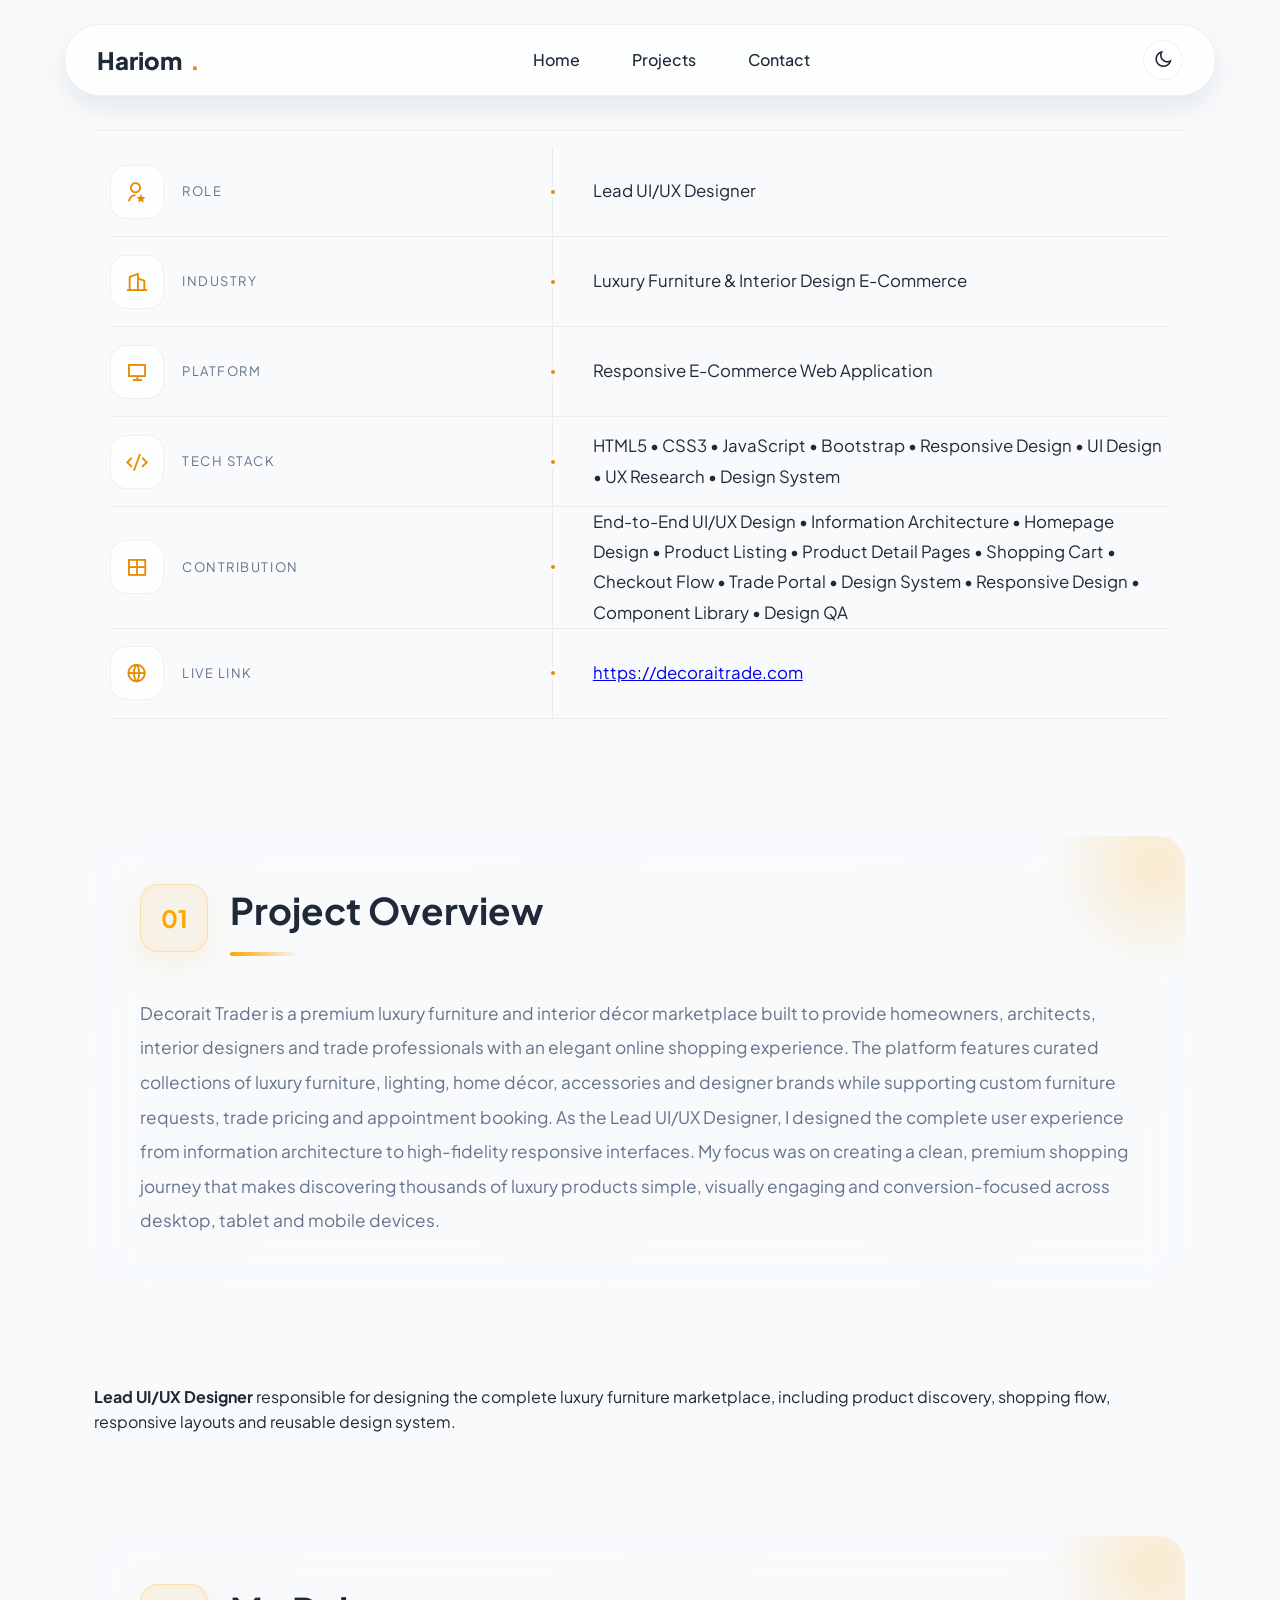
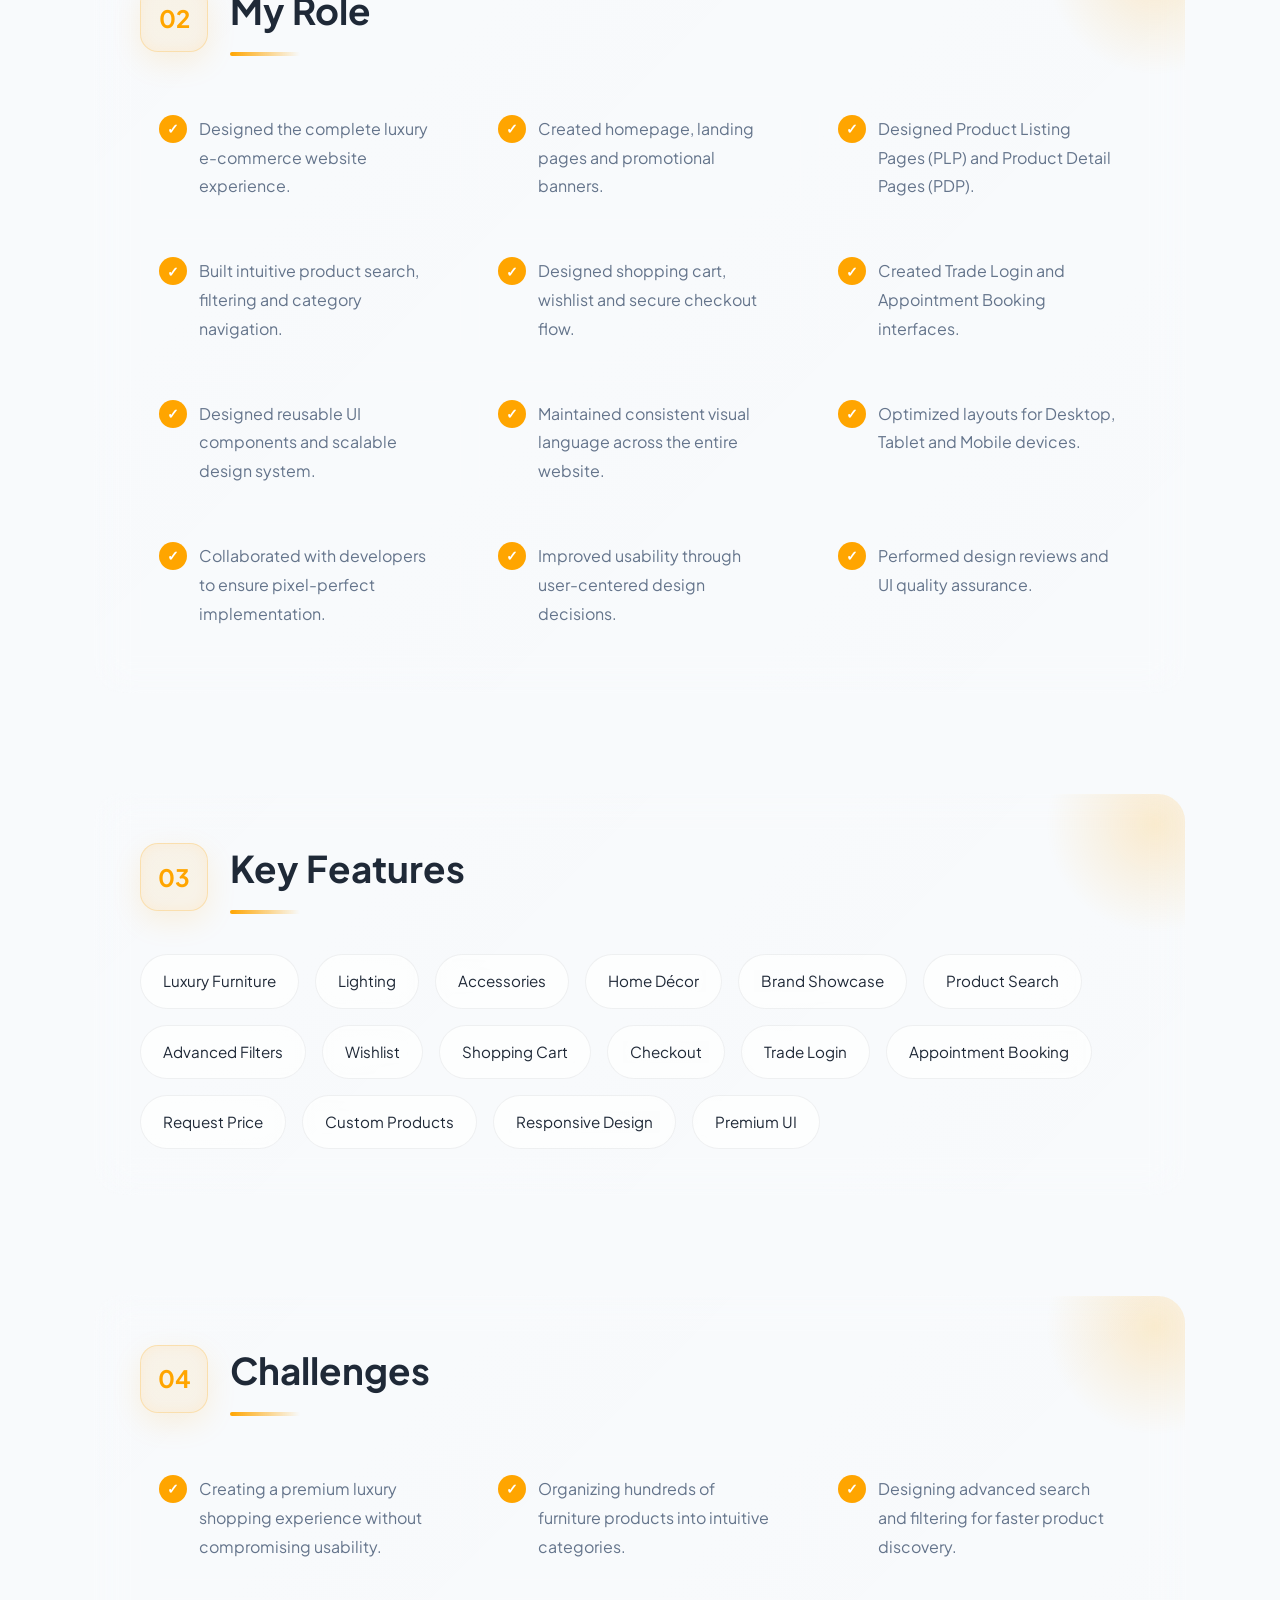
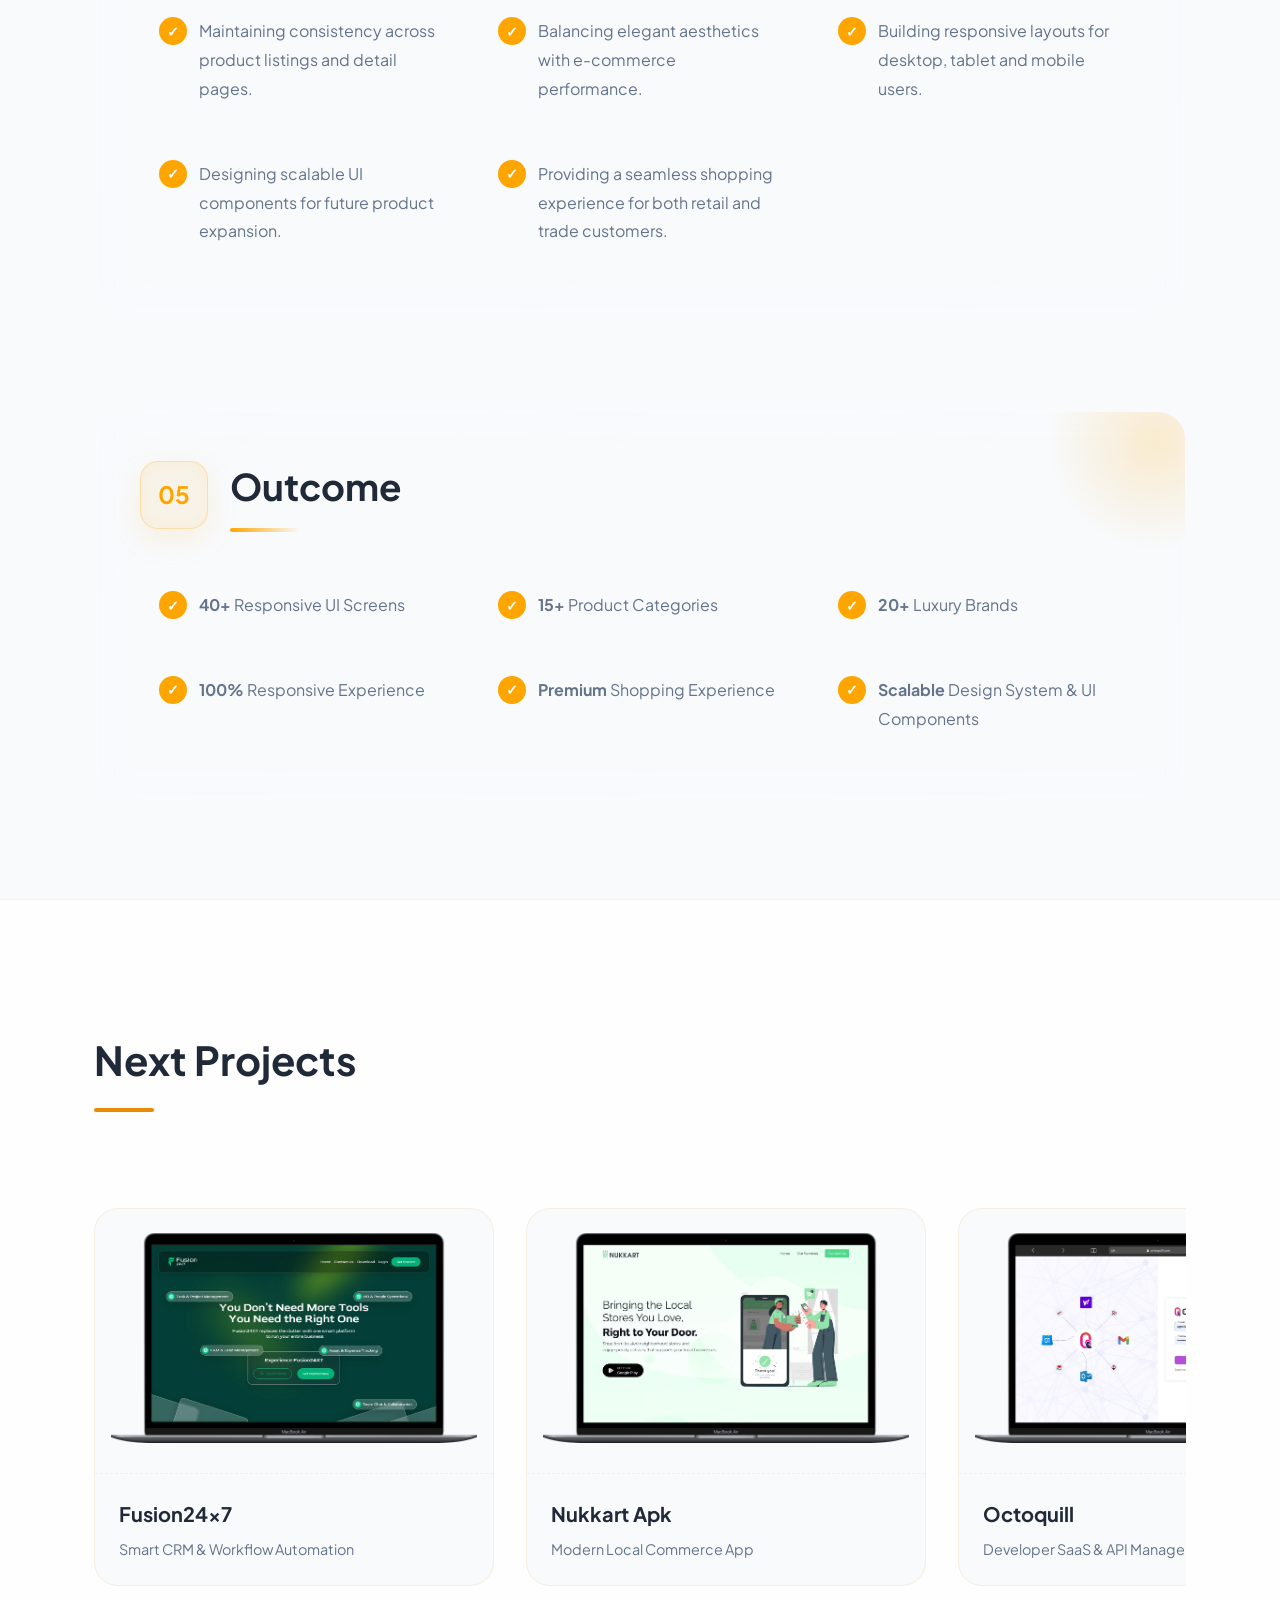
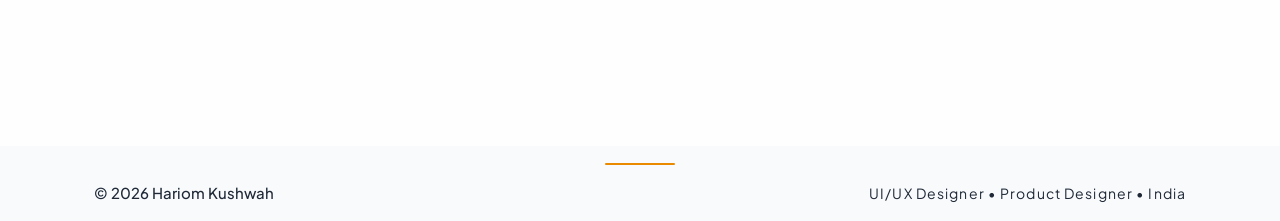
==== commit 1e610493: "issues" ====
--- a/decoraitrade.html
+++ b/decoraitrade.html
@@ -121,7 +121,7 @@
           <div class="info-row">
                 <div class="info-left">
                     <div class="info-icon">
-                        <i class="ri-globe"></i>
+                        <i class="ri-global-line"></i>
                     </div>
                     <span>Live Link</span>
                 </div>
--- a/style.css
+++ b/style.css
@@ -55,13 +55,14 @@
     --border: rgba(245, 158, 11, 0.12);
     --border-dark: rgba(245, 158, 11, 0.28);
     /* Glass */
-    --glass-bg: rgba(2, 6, 23, 0.82);
+    --glass-bg: #252e3ed6;
     --glass-border: rgba(255, 255, 255, 0.06);
     /* Shadows */
     --shadow-sm: 0 6px 10px rgba(0, 0, 0, 0.12);
     --shadow-md: 0 12px 32px rgba(0, 0, 0, 0.18);
     --shadow-lg: 0 20px 48px rgba(0, 0, 0, 0.28);
     --transition: all .4s cubic-bezier(.4, 0, .2, 1);
+    --text-stroke:rgba(255, 255, 255, 0.04);
 }
 
 /* ===== Light Theme ===== */
@@ -82,6 +83,7 @@
     --shadow-sm: 0 4px 10px rgba(15, 23, 42, .05);
     --shadow-md: 0 12px 28px rgba(15, 23, 42, .08);
     --shadow-lg: 0 18px 42px rgba(15, 23, 42, .12);
+     --text-stroke:rgb(0 0 0 / 4%);
 }
 
 .text-ellipsis {
@@ -1030,8 +1032,8 @@
     font-weight: 900;
     line-height: 1;
     color: transparent;
-    -webkit-text-stroke: 2px rgb(0 0 0 / 4%);
-    text-stroke: 2px rgb(0 0 0 / 4%);
+    -webkit-text-stroke: 2px var(--text-stroke);
+    text-stroke: 2px var(--text-stroke);
     font-family: "Poppins", sans-serif;
     pointer-events: none;
     user-select: none;
